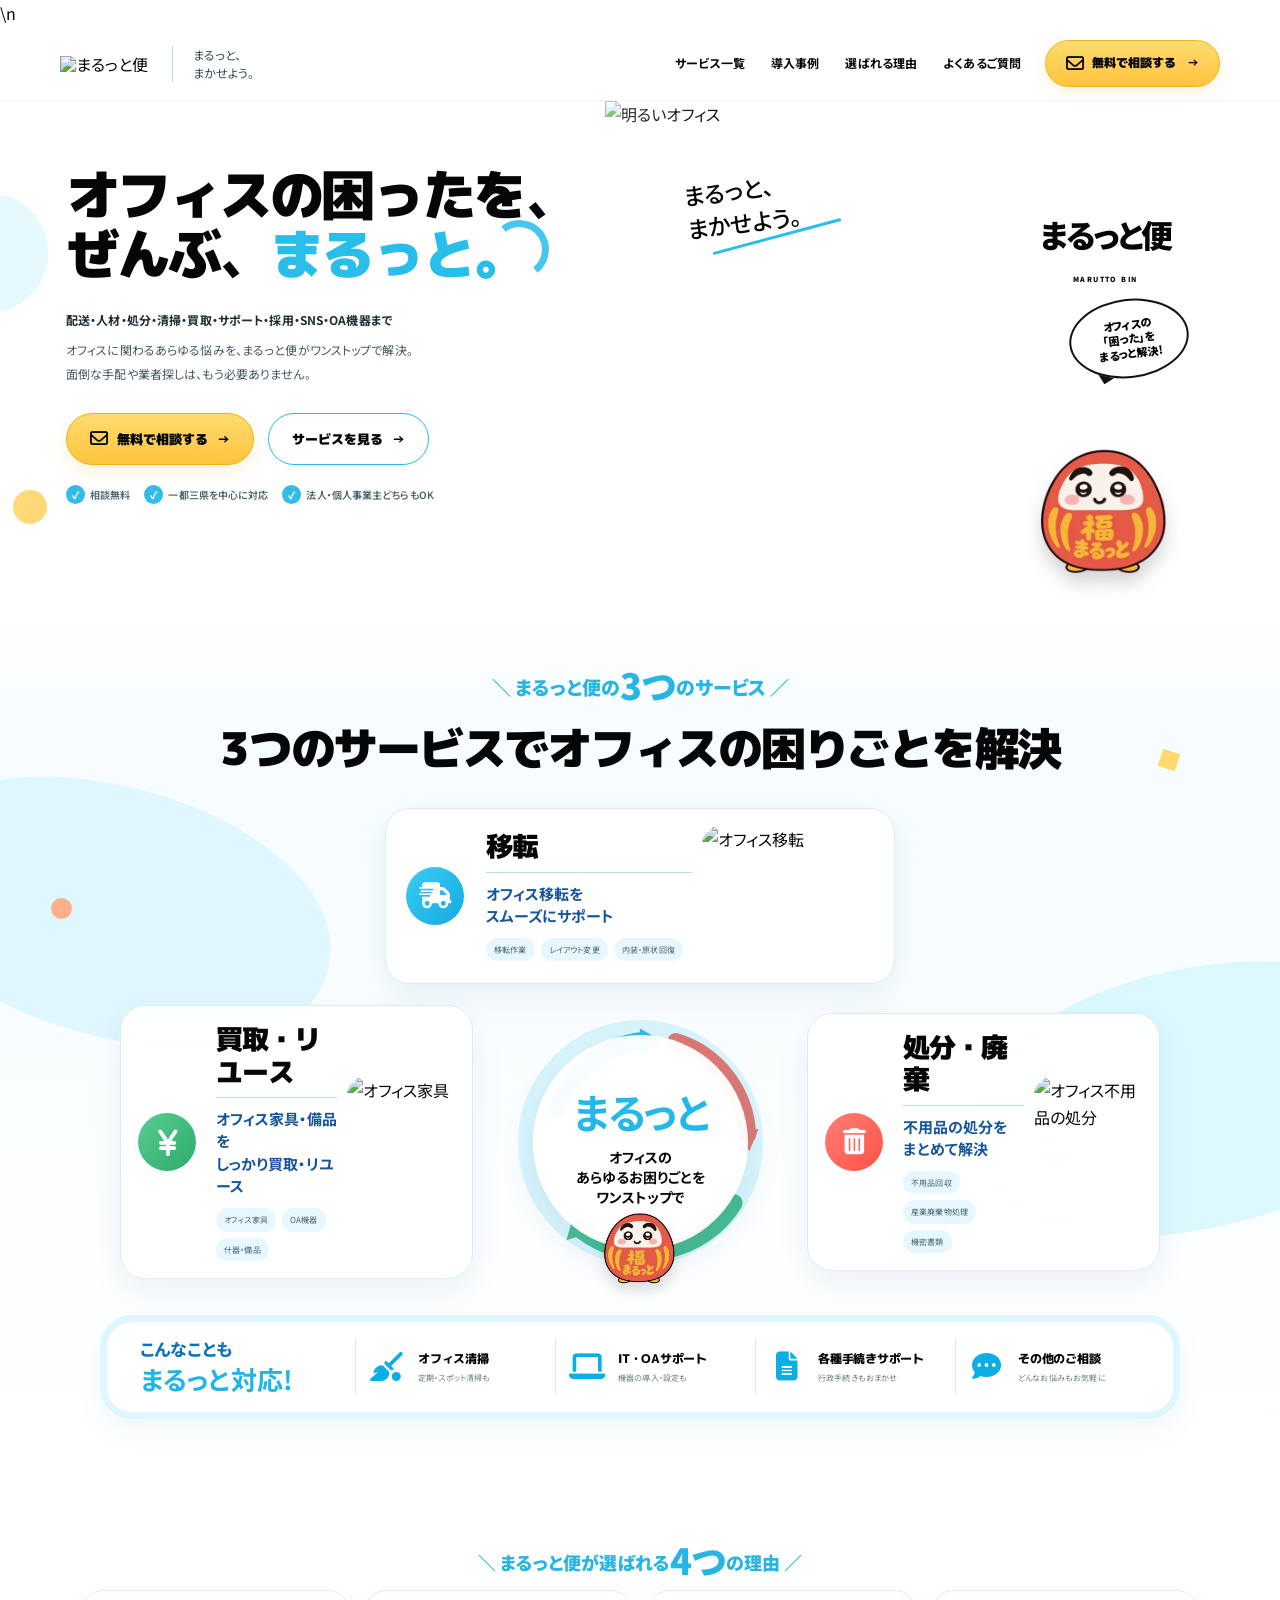
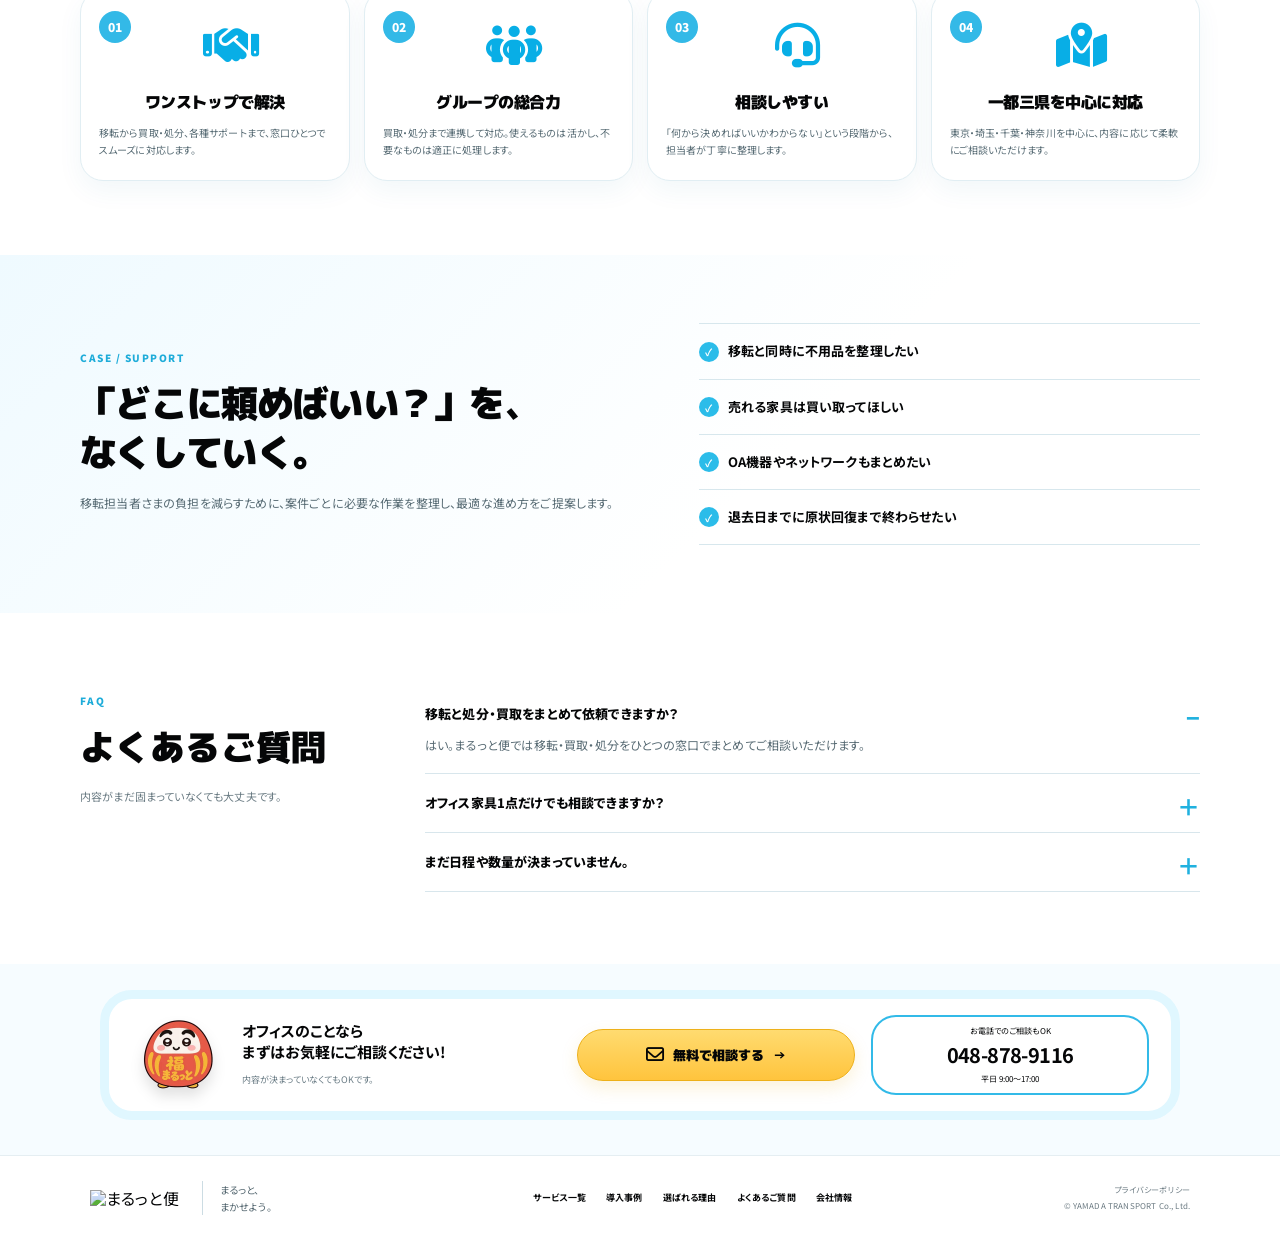
==== index.html @ a10ebf65 "Lock Marutto header branding to approved reference" ====
<!doctype html>
<html lang="ja">
<head>
<meta charset="utf-8">
<meta name="viewport" content="width=device-width,initial-scale=1">
<title>まるっと便｜オフィスの困ったを、ぜんぶ、まるっと。</title>
<meta name="description" content="オフィス移転、買取・リユース、処分・廃棄、清掃、IT・OAサポートまで。オフィスの困りごとをまるっと便がワンストップで解決します。">
<link rel="preconnect" href="https://fonts.googleapis.com">
<link rel="preconnect" href="https://fonts.gstatic.com" crossorigin>
<link href="https://fonts.googleapis.com/css2?family=M+PLUS+1p:wght@500;700;800;900&family=M+PLUS+Rounded+1c:wght@700;800;900&family=Noto+Sans+JP:wght@400;500;600;700;800;900&display=swap" rel="stylesheet">
<link rel="stylesheet" href="https://cdnjs.cloudflare.com/ajax/libs/font-awesome/6.7.2/css/all.min.css">\n<link rel="stylesheet" href="marutto-home.css">
</head>
<body>
<header class="site-header">
  <div class="header-inner">
    <a class="brand brand-img-wrap" href="#top"><img class="brand-img" src="[data-uri]" alt="まるっと便"></a><div class="brand-copy">まるっと、<br>まかせよう。</div>
    <nav class="desktop-nav">
      <a href="#services">サービス一覧</a>
      <a href="#cases">導入事例</a>
      <a href="#reasons">選ばれる理由</a>
      <a href="#faq">よくあるご質問</a>
    </nav>
    <a class="header-cta" href="contact.html"><i class="fa-regular fa-envelope mail-icon" aria-hidden="true"></i>無料で相談する <b>→</b></a>
    <button class="menu-button" aria-label="メニューを開く" aria-expanded="false">☰</button>
  </div>
  <nav class="mobile-nav" aria-hidden="true">
    <a href="#services">サービス一覧</a>
    <a href="#cases">導入事例</a>
    <a href="#reasons">選ばれる理由</a>
    <a href="#faq">よくあるご質問</a>
    <a href="contact.html">無料で相談する →</a>
  </nav>
</header>

<main id="top">
  <section class="hero">
    <span class="deco deco-hero-a"></span><span class="deco deco-hero-b"></span>
    <div class="hero-inner">
      <div class="hero-copy">
        <h1>
          <span class="h1-line">オフィスの困ったを、</span>
          <span class="h1-line">ぜんぶ、<em>まるっと。</em></span>
        </h1>
        <p class="hero-services">配送・人材・処分・清掃・買取・サポート・採用・SNS・OA機器まで</p>
        <p class="hero-lead">オフィスに関わるあらゆる悩みを、まるっと便がワンストップで解決。<br>面倒な手配や業者探しは、もう必要ありません。</p>

        <div class="hero-actions">
          <a class="btn btn-yellow" href="contact.html"><i class="fa-regular fa-envelope mail-icon" aria-hidden="true"></i>無料で相談する <b>→</b></a>
          <a class="btn btn-outline" href="#services">サービスを見る <b>→</b></a>
        </div>

        <div class="hero-trust">
          <span>相談無料</span>
          <span>一都三県を中心に対応</span>
          <span>法人・個人事業主どちらもOK</span>
        </div>
      </div>

      <div class="hero-visual">
        <img class="hero-photo" src="https://images.unsplash.com/photo-1497366754035-f200968a6e72?auto=format&fit=crop&w=1400&q=90" alt="明るいオフィス">
        <div class="hero-handwrite">まるっと、<br>まかせよう。</div>
        <div class="hero-wall-logo"><b>まるっと便</b><small>MARUTTO BIN</small></div>
        <div class="hero-bubble">オフィスの<br>「困った」を<br>まるっと解決!</div>
        <img class="hero-daruma" src="assets/daruma-main.webp" alt="福をまるっと だるま">
      </div>
    </div>
  </section>

  <section class="services-section" id="services">
    <span class="shape shape-a"></span><span class="shape shape-b"></span><span class="shape shape-c"></span><span class="shape shape-d"></span>
    <div class="container">
      <div class="section-title centered">
        <p>＼ まるっと便の<span>3つ</span>のサービス ／</p>
        <h2>3つのサービスでオフィスの困りごとを解決</h2>
      </div>

      <div class="service-stage">
        <a class="service-card service-move" href="move.html">
          <div class="service-icon blue"><i class="fa-solid fa-truck-fast" aria-hidden="true"></i></div>
          <div class="service-copy">
            <h3>移転</h3>
            <p>オフィス移転を<br>スムーズにサポート</p>
            <div class="chips"><span>移転作業</span><span>レイアウト変更</span><span>内装・原状回復</span></div>
          </div>
          <img src="https://images.unsplash.com/photo-1497366216548-37526070297c?auto=format&fit=crop&w=700&q=84" alt="オフィス移転">
        </a>

        <div class="service-lower">
          <a class="service-card service-reuse" href="reuse.html">
            <div class="service-icon green"><i class="fa-solid fa-yen-sign" aria-hidden="true"></i></div>
            <div class="service-copy">
              <h3>買取・リユース</h3>
              <p>オフィス家具・備品を<br>しっかり買取・リユース</p>
              <div class="chips"><span>オフィス家具</span><span>OA機器</span><span>什器・備品</span></div>
            </div>
            <img src="https://images.unsplash.com/photo-1493666438817-866a91353ca9?auto=format&fit=crop&w=700&q=84" alt="オフィス家具">
          </a>

          <div class="service-center">
            <svg class="cycle-svg" viewBox="0 0 300 300" aria-hidden="true">
              <path class="cycle-blue" d="M66 119 A98 98 0 0 1 148 54"/>
              <polygon class="cycle-blue-fill" points="145,42 166,54 146,67"/>
              <path class="cycle-red" d="M180 55 A98 98 0 0 1 249 145"/>
              <polygon class="cycle-red-fill" points="260,139 251,161 239,143"/>
              <path class="cycle-green" d="M236 211 A101 101 0 0 1 88 237"/>
              <polygon class="cycle-green-fill" points="80,225 74,247 96,240"/>
            </svg>
            <div class="center-disc">
              <strong>まるっと</strong>
              <span>オフィスの<br>あらゆるお困りごとを<br>ワンストップで</span>
            </div>
            <img src="assets/daruma-main.webp" alt="福をまるっと だるま">
          </div>

          <a class="service-card service-dispose" href="dispose.html">
            <div class="service-icon coral"><i class="fa-solid fa-trash-can" aria-hidden="true"></i></div>
            <div class="service-copy">
              <h3>処分・廃棄</h3>
              <p>不用品の処分を<br>まとめて解決</p>
              <div class="chips"><span>不用品回収</span><span>産業廃棄物処理</span><span>機密書類</span></div>
            </div>
            <img src="https://images.unsplash.com/photo-1497366754035-f200968a6e72?auto=format&fit=crop&w=700&q=84" alt="オフィス不用品の処分">
          </a>
        </div>
      </div>

      <div class="support-panel">
        <div class="support-lead">こんなことも<br><strong>まるっと対応!</strong></div>
        <div class="support-item"><div class="support-icon"><i class="fa-solid fa-broom-ball" aria-hidden="true"></i></div><div><b>オフィス清掃</b><span>定期・スポット清掃も</span></div></div>
        <div class="support-item"><div class="support-icon"><i class="fa-solid fa-laptop" aria-hidden="true"></i></div><div><b>IT・OAサポート</b><span>機器の導入・設定も</span></div></div>
        <div class="support-item"><div class="support-icon"><i class="fa-solid fa-file-lines" aria-hidden="true"></i></div><div><b>各種手続きサポート</b><span>行政手続きもおまかせ</span></div></div>
        <div class="support-item"><div class="support-icon"><i class="fa-solid fa-comment-dots" aria-hidden="true"></i></div><div><b>その他のご相談</b><span>どんなお悩みもお気軽に</span></div></div>
      </div>
    </div>
  </section>

  <section class="reasons-section" id="reasons">
    <div class="container">
      <div class="section-title centered reason-title"><p>＼ まるっと便が選ばれる<span>4つ</span>の理由 ／</p></div>
      <div class="reasons-grid">
        <article><span class="reason-no">01</span><div class="reason-icon"><i class="fa-solid fa-handshake" aria-hidden="true"></i></div><h3>ワンストップで解決</h3><p>移転から買取・処分、各種サポートまで、窓口ひとつでスムーズに対応します。</p></article>
        <article><span class="reason-no">02</span><div class="reason-icon"><i class="fa-solid fa-people-group" aria-hidden="true"></i></div><h3>グループの総合力</h3><p>買取・処分まで連携して対応。使えるものは活かし、不要なものは適正に処理します。</p></article>
        <article><span class="reason-no">03</span><div class="reason-icon"><i class="fa-solid fa-headset" aria-hidden="true"></i></div><h3>相談しやすい</h3><p>「何から決めればいいかわからない」という段階から、担当者が丁寧に整理します。</p></article>
        <article><span class="reason-no">04</span><div class="reason-icon"><i class="fa-solid fa-map-location-dot" aria-hidden="true"></i></div><h3>一都三県を中心に対応</h3><p>東京・埼玉・千葉・神奈川を中心に、内容に応じて柔軟にご相談いただけます。</p></article>
      </div>
    </div>
  </section>

  <section class="cases-section" id="cases">
    <div class="container cases-inner">
      <div><span class="mini-label">CASE / SUPPORT</span><h2>「どこに頼めばいい？」を、<br>なくしていく。</h2><p>移転担当者さまの負担を減らすために、案件ごとに必要な作業を整理し、最適な進め方をご提案します。</p></div>
      <ul><li>移転と同時に不用品を整理したい</li><li>売れる家具は買い取ってほしい</li><li>OA機器やネットワークもまとめたい</li><li>退去日までに原状回復まで終わらせたい</li></ul>
    </div>
  </section>

  <section class="faq-section" id="faq">
    <div class="container faq-wrap">
      <div class="faq-heading"><span>FAQ</span><h2>よくあるご質問</h2><p>内容がまだ固まっていなくても大丈夫です。</p></div>
      <div class="faq-list">
        <details open><summary>移転と処分・買取をまとめて依頼できますか？</summary><p>はい。まるっと便では移転・買取・処分をひとつの窓口でまとめてご相談いただけます。</p></details>
        <details><summary>オフィス家具1点だけでも相談できますか？</summary><p>案件規模にかかわらずご相談可能です。まずは内容と場所をお聞かせください。</p></details>
        <details><summary>まだ日程や数量が決まっていません。</summary><p>問題ありません。現状を伺いながら、必要な作業と進め方を一緒に整理します。</p></details>
      </div>
    </div>
  </section>

  <section class="contact-section">
    <div class="contact-shell">
      <img src="assets/daruma-main.webp" alt="福をまるっと だるま">
      <div class="contact-copy"><b>オフィスのことなら<br>まずはお気軽にご相談ください!</b><span>内容が決まっていなくてもOKです。</span></div>
      <a class="btn btn-yellow contact-main" href="contact.html"><i class="fa-regular fa-envelope mail-icon" aria-hidden="true"></i>無料で相談する <b>→</b></a>
      <a class="contact-phone" href="tel:0488789116"><span>お電話でのご相談もOK</span><strong>048-878-9116</strong><small>平日 9:00〜17:00</small></a>
    </div>
  </section>
</main>

<footer class="site-footer">
  <div class="footer-inner">
    <a class="brand footer-brand brand-img-wrap" href="#top"><img class="brand-img" src="[data-uri]" alt="まるっと便"></a>
    <div class="footer-tagline">まるっと、<br>まかせよう。</div>
    <nav><a href="#services">サービス一覧</a><a href="#cases">導入事例</a><a href="#reasons">選ばれる理由</a><a href="#faq">よくあるご質問</a><a href="company.html">会社情報</a></nav>
    <div class="footer-legal"><a href="privacy.html">プライバシーポリシー</a><span>© YAMADA TRANSPORT Co., Ltd.</span></div>
  </div>
</footer>

<script src="script.js"></script>
</body>
</html>
---- marutto-home.css ----
:root{
  --ink:#050607;--blue:#29bdea;--blue-dark:#0f66a5;--pale:#effbff;
  --yellow:#ffc83d;--green:#42bb78;--coral:#ff6158;--line:#d9edf5;
  --max:1120px;
}
*{box-sizing:border-box}
html{scroll-behavior:smooth}
body{margin:0;font-family:'Noto Sans JP',system-ui,-apple-system,sans-serif;color:var(--ink);background:#fff;line-height:1.7;-webkit-font-smoothing:antialiased}
a{color:inherit;text-decoration:none}
img{display:block;max-width:100%}
.container{width:min(var(--max),calc(100% - 44px));margin:auto}

/* header */
.site-header{height:74px;position:sticky;top:0;z-index:50;background:rgba(255,255,255,.98);border-bottom:1px solid rgba(18,63,83,.06)}
.header-inner{width:min(1160px,calc(100% - 32px));height:100%;margin:auto;display:flex;align-items:center;gap:24px}
.brand{display:flex;flex-direction:column;line-height:1;position:relative}
.brand-main{font-size:30px;font-weight:900;letter-spacing:-.09em;white-space:nowrap}
.brand-main>span{position:relative}
.brand-main>span:after{content:'';position:absolute;width:34px;height:22px;border:5px solid var(--blue);border-left-color:transparent;border-bottom-color:transparent;border-radius:50%;right:-17px;top:-12px;transform:rotate(-6deg)}
.brand-sub{font-size:8px;font-weight:900;letter-spacing:.24em;margin-top:6px}
.brand-copy{font-size:12px;line-height:1.5;border-left:1px solid #cbdbe3;padding-left:20px;color:#334852}
.desktop-nav{margin-left:auto;display:flex;gap:26px;font-size:12px;font-weight:700}
.desktop-nav a{white-space:nowrap}
.header-cta{display:flex;align-items:center;gap:8px;background:linear-gradient(#ffd969,#ffc33a);border:1px solid #efb31c;border-radius:28px;padding:12px 20px;font-weight:900;font-size:12px;box-shadow:0 5px 14px rgba(232,174,11,.16)}
.header-cta b{margin-left:3px}
.menu-button{display:none;margin-left:auto;border:0;background:none;font-size:27px}
.mobile-nav{display:none}

/* hero */
.hero{position:relative;overflow:hidden;background:#fff}
.hero-inner{width:min(1160px,calc(100% - 32px));margin:auto;display:grid;grid-template-columns:47% 53%;align-items:stretch}
.hero-copy{padding:64px 26px 42px 6px;position:relative;z-index:2}
.hero h1{font-size:clamp(46px,4.25vw,58px);line-height:1.09;letter-spacing:-.065em;margin:0 0 26px;font-weight:900}
.h1-line{display:block;white-space:nowrap}
.hero h1 em{font-style:normal;color:var(--blue);position:relative}
.hero h1 em:after{content:'';position:absolute;width:45px;height:45px;border:7px solid var(--blue);border-left-color:transparent;border-bottom-color:transparent;border-radius:50%;right:-24px;top:4px;transform:rotate(7deg);opacity:.85}
.hero-services{font-size:12px;font-weight:700;margin:0 0 8px;color:#1f2d34}
.hero-lead{font-size:12px;color:#425761;line-height:1.95;margin:0}
.hero-actions{display:flex;gap:14px;margin:28px 0 20px}
.btn{display:inline-flex;align-items:center;justify-content:center;gap:9px;min-height:52px;border-radius:28px;padding:0 23px;font-weight:900;font-size:13px}
.btn-yellow{background:linear-gradient(#ffdc79,#ffc23a);border:1px solid #edb018;box-shadow:0 7px 17px rgba(231,169,11,.15)}
.btn-outline{background:#fff;border:1.5px solid var(--blue)}
.mail-icon{font-size:17px;line-height:1}
.hero-trust{display:flex;flex-wrap:wrap;gap:14px;color:#4c626c;font-size:10px;font-weight:600}
.hero-trust span:before{content:'✓';display:inline-grid;place-items:center;width:19px;height:19px;border-radius:50%;background:#34bce8;color:#fff;margin-right:5px;font-weight:900}
.hero-visual{position:relative;min-height:505px}
.hero-photo{width:100%;height:100%;object-fit:cover;object-position:center;border-bottom-left-radius:62px}
.hero-visual:after{content:'';position:absolute;inset:0;background:linear-gradient(90deg,rgba(255,255,255,.07),transparent 28%);pointer-events:none}
.hero-handwrite{position:absolute;left:13%;top:72px;font-size:23px;line-height:1.45;transform:rotate(-7deg);font-weight:500;z-index:3}
.hero-handwrite:after{content:'';position:absolute;width:132px;height:3px;background:var(--blue);left:22px;bottom:-2px;transform:rotate(-8deg)}
.hero-wall-logo{position:absolute;right:8%;top:106px;text-align:center;z-index:3}
.hero-wall-logo b{display:block;font-size:32px;font-weight:900;letter-spacing:-.08em}
.hero-wall-logo small{font-size:7px;font-weight:900;letter-spacing:.2em}
.hero-bubble{position:absolute;right:5%;top:198px;width:120px;padding:16px 9px;background:#fff;border:2px solid #111;border-radius:50%;text-align:center;font-size:11px;font-weight:900;line-height:1.3;transform:rotate(-7deg);z-index:4}
.hero-bubble:after{content:'';position:absolute;left:20px;bottom:-13px;border:8px solid transparent;border-top-color:#111;transform:rotate(20deg)}
.hero-daruma{position:absolute;right:7%;bottom:23px;width:145px;z-index:4;filter:drop-shadow(0 11px 9px rgba(0,0,0,.17))}
.deco{position:absolute;border-radius:50%;z-index:0}
.deco-hero-a{width:120px;height:120px;background:#e5f9ff;left:-72px;top:92px}
.deco-hero-b{width:34px;height:34px;background:#ffd87a;left:13px;bottom:82px}

/* services */
.services-section{position:relative;overflow:hidden;padding:48px 0 74px;background:linear-gradient(180deg,#fff 0,#f6fcff 16%,#fff 100%)}
.services-section:before{content:'';position:absolute;left:-115px;top:180px;width:450px;height:250px;background:#dff7ff;border-radius:48% 52% 46% 54%;transform:rotate(13deg)}
.services-section:after{content:'';position:absolute;right:-150px;bottom:265px;width:460px;height:260px;background:#dcf8ff;border-radius:52% 48% 55% 45%;transform:rotate(-10deg)}
.shape{position:absolute;z-index:1}
.shape-a{width:21px;height:21px;border-radius:50%;background:#ffb08b;left:4%;top:292px}
.shape-b{width:18px;height:18px;background:#ffd86f;right:8%;top:145px;transform:rotate(18deg)}
.shape-c{width:17px;height:17px;background:#91c9ff;left:12%;bottom:365px}
.shape-d{width:16px;height:16px;background:#ffe57f;right:17%;bottom:328px}
.section-title{position:relative;z-index:2}
.section-title.centered{text-align:center}
.section-title p{margin:0;color:#27b5e4;font-size:19px;font-weight:900}
.section-title p span{font-size:36px;vertical-align:-5px}
.section-title h2{font-size:clamp(31px,3.8vw,45px);line-height:1.25;letter-spacing:-.05em;margin:5px 0 31px;font-weight:900}

.service-stage{position:relative;z-index:2;max-width:1040px;margin:auto}
.service-card{background:rgba(255,255,255,.98);border:1px solid #dcebf1;border-radius:25px;box-shadow:0 14px 33px rgba(44,113,145,.10);overflow:hidden;transition:.2s}
.service-card:hover{transform:translateY(-3px);box-shadow:0 20px 42px rgba(44,113,145,.15)}
.service-move{width:510px;margin:0 auto 8px;display:grid;grid-template-columns:70px 1fr 175px;align-items:center;padding:17px 17px 17px 20px}
.service-move img{width:175px;height:140px;object-fit:cover;border-radius:18px}
.service-lower{display:grid;grid-template-columns:1fr 290px 1fr;gap:22px;align-items:center;margin-top:-2px}
.service-reuse,.service-dispose{display:grid;grid-template-columns:68px 1fr 108px;align-items:center;padding:17px}
.service-reuse img,.service-dispose img{width:108px;height:130px;object-fit:cover;border-radius:18px}
.service-icon{width:58px;height:58px;border-radius:50%;display:grid;place-items:center;color:#fff;font-size:28px;font-weight:900;box-shadow:0 8px 18px rgba(0,0,0,.08)}
.service-icon.blue{background:linear-gradient(135deg,#3acdf3,#16a8e1)}
.service-icon.green{background:linear-gradient(135deg,#58ce91,#2daa6b)}
.service-icon.coral{background:linear-gradient(135deg,#ff8075,#ff5147)}
.service-copy{padding:0 10px}
.service-copy h3{font-size:27px;letter-spacing:-.04em;line-height:1.2;margin:0 0 10px;padding-bottom:9px;border-bottom:1px solid #b8ddec}
.service-copy p{font-size:15px;line-height:1.5;color:#17569a;font-weight:700;margin:0}
.chips{display:flex;gap:6px;flex-wrap:wrap;margin-top:10px}
.chips span{font-size:8px;background:#e7f7ff;color:#47646f;padding:5px 8px;border-radius:13px}
.service-center{height:305px;position:relative;display:grid;place-items:center}
.center-disc{width:215px;height:215px;border-radius:50%;background:rgba(255,255,255,.96);box-shadow:0 0 0 15px rgba(61,197,238,.18),0 15px 35px rgba(55,126,158,.12);display:flex;flex-direction:column;justify-content:center;align-items:center;text-align:center;z-index:2}
.center-disc strong{font-size:41px;color:#24b8e8;letter-spacing:-.06em}
.center-disc span{font-size:14px;font-weight:700;line-height:1.45}
.service-center img{position:absolute;width:82px;bottom:6px;z-index:4;filter:drop-shadow(0 8px 7px rgba(0,0,0,.12))}
.curve-arrow{position:absolute;font-size:63px;font-weight:900;line-height:1;z-index:1}
.arrow-blue{color:#24b9e8;left:-2px;top:27px;transform:rotate(115deg)}
.arrow-red{color:#ff6559;right:-5px;top:39px;transform:rotate(55deg)}
.arrow-green{color:#49b879;left:37px;bottom:4px;transform:rotate(205deg)}

.support-panel{position:relative;z-index:2;max-width:1080px;margin:20px auto 0;display:grid;grid-template-columns:1.15fr repeat(4,1fr);align-items:center;background:#fff;border:8px solid #dff6ff;border-radius:32px;padding:16px 18px;box-shadow:0 10px 28px rgba(51,124,157,.07)}
.support-lead{font-size:17px;color:#0c74ba;font-weight:800;line-height:1.35;padding-left:15px}
.support-lead strong{font-size:26px;color:#1eb5e8}
.support-item{display:flex;align-items:center;gap:10px;padding:7px 10px;border-left:1px solid #d9e9ef}
.support-icon{font-size:29px;width:34px;text-align:center}
.support-item b{display:block;font-size:12px}
.support-item span{display:block;font-size:8px;color:#6c7d85;margin-top:2px}

/* reasons */
.reasons-section{padding:36px 0 74px;background:#fff}
.reason-title p{font-size:18px}
.reasons-grid{display:grid;grid-template-columns:repeat(4,1fr);gap:14px}
.reasons-grid article{background:#fff;border:1px solid #e1eef3;border-radius:23px;padding:20px 18px 22px;text-align:center;box-shadow:0 11px 28px rgba(34,110,148,.06)}
.reason-no{float:left;width:32px;height:32px;display:grid;place-items:center;border-radius:50%;background:#33b9e7;color:#fff;font-size:12px;font-weight:900}
.reason-icon{height:70px;display:grid;place-items:center;font-size:44px}
.reasons-grid h3{font-size:16px;margin:8px 0}
.reasons-grid p{font-size:10px;line-height:1.72;color:#586c75;text-align:left;margin:0}

/* secondary sections */
.cases-section{padding:68px 0;background:linear-gradient(135deg,#effaff,#fff 60%)}
.cases-inner{display:grid;grid-template-columns:1.05fr .95fr;gap:65px;align-items:center}
.mini-label{font-size:10px;color:#1eacd9;font-weight:900;letter-spacing:.15em}
.cases-inner h2{font-size:37px;line-height:1.35;letter-spacing:-.045em;margin:9px 0 15px}
.cases-inner p{font-size:12px;color:#586c75}
.cases-inner ul{list-style:none;padding:0;margin:0;border-top:1px solid #d7e7ed}
.cases-inner li{padding:16px 0;border-bottom:1px solid #d7e7ed;font-size:13px;font-weight:700}
.cases-inner li:before{content:'✓';display:inline-grid;place-items:center;width:20px;height:20px;border-radius:50%;background:#2bbce9;color:#fff;font-size:10px;margin-right:9px}

.faq-section{padding:72px 0;background:#fff}
.faq-wrap{display:grid;grid-template-columns:280px 1fr;gap:65px}
.faq-heading span{font-size:10px;color:#1eacd9;font-weight:900;letter-spacing:.18em}
.faq-heading h2{font-size:35px;margin:5px 0 8px}
.faq-heading p{font-size:11px;color:#6a7b83}
.faq-list details{border-bottom:1px solid #d8e6ec;padding:18px 0}
.faq-list summary{cursor:pointer;list-style:none;font-size:13px;font-weight:800;padding-right:35px;position:relative}
.faq-list summary:after{content:'＋';position:absolute;right:0;top:-5px;color:#20b1df;font-size:23px}
.faq-list details[open] summary:after{content:'−'}
.faq-list p{font-size:12px;color:#586b74;margin:10px 0 0}

.contact-section{padding:26px 0 35px;background:#f6fcff}
.contact-shell{width:min(1080px,calc(100% - 44px));margin:auto;background:#fff;border:9px solid #e0f7ff;border-radius:32px;display:grid;grid-template-columns:95px 1.15fr 1fr 1fr;gap:16px;align-items:center;padding:16px 22px}
.contact-shell>img{width:80px;margin:auto;filter:drop-shadow(0 8px 7px rgba(0,0,0,.12))}
.contact-copy b{display:block;font-size:15px;line-height:1.45}
.contact-copy span{font-size:9px;color:#6a7c85}
.contact-main{border-radius:28px}
.contact-phone{border:2px solid #32bae8;border-radius:25px;padding:7px 16px;text-align:center;background:#fff}
.contact-phone span,.contact-phone small{display:block;font-size:8px}
.contact-phone strong{display:block;font-size:20px;letter-spacing:-.03em}

.site-footer{padding:25px 0 29px;border-top:1px solid #e5eef2;background:#fff}
.footer-inner{width:min(1100px,calc(100% - 44px));margin:auto;display:grid;grid-template-columns:auto 120px 1fr auto;gap:23px;align-items:center}
.footer-tagline{font-size:10px;border-left:1px solid #ccdce3;padding-left:17px;color:#52656e}
.site-footer nav{display:flex;justify-content:center;gap:20px;font-size:9px;font-weight:700;flex-wrap:wrap}
.footer-legal{text-align:right;font-size:8px;color:#6c7b83}
.footer-legal a,.footer-legal span{display:block;margin:2px 0}

@media(max-width:1020px){
  .desktop-nav,.brand-copy,.header-cta{display:none}.menu-button{display:block}.mobile-nav{position:absolute;top:74px;left:0;right:0;background:#fff;padding:18px 22px 23px;box-shadow:0 16px 25px rgba(20,70,100,.12);flex-direction:column;gap:13px;font-size:13px;font-weight:800}.mobile-nav.open{display:flex}
  .hero-inner{grid-template-columns:1fr}.hero-copy{padding-right:8px}.hero-visual{min-height:430px}.hero-photo{border-radius:30px}.hero-wall-logo{right:6%}
  .service-lower{grid-template-columns:1fr 280px 1fr}.support-panel{grid-template-columns:1fr 1fr}.support-lead{grid-column:1/-1}.support-item{border-left:0;border-top:1px solid #d9e9ef}
  .reasons-grid{grid-template-columns:1fr 1fr}.cases-inner,.faq-wrap{grid-template-columns:1fr;gap:28px}.contact-shell{grid-template-columns:80px 1fr 1fr}.contact-phone{grid-column:2/4}.footer-inner{grid-template-columns:auto 1fr}.footer-tagline{display:none}.site-footer nav{justify-content:flex-end}.footer-legal{grid-column:1/-1;text-align:center}
}

@media(max-width:700px){
  .site-header{height:68px}.header-inner{width:calc(100% - 24px)}.brand-main{font-size:24px}.mobile-nav{top:68px}
  .container{width:calc(100% - 28px)}
  .hero-inner{width:calc(100% - 28px)}.hero-copy{padding:38px 0 24px}.hero h1{font-size:42px}.h1-line{white-space:normal}.hero-services{font-size:10px}.hero-lead br{display:none}.hero-actions{flex-direction:column}.btn{width:100%}.hero-trust{display:grid;grid-template-columns:1fr 1fr;gap:8px}
  .hero-visual{min-height:320px}.hero-photo{height:320px;border-radius:22px}.hero-handwrite{display:none}.hero-wall-logo{top:24px;right:5%}.hero-wall-logo b{font-size:24px}.hero-bubble{display:none}.hero-daruma{width:103px;bottom:12px;right:4%}
  .section-title p{font-size:14px}.section-title p span{font-size:28px}.section-title h2{font-size:30px}.services-section{padding-top:35px}
  .service-move{width:100%;grid-template-columns:60px 1fr 110px;padding:14px}.service-move img{width:110px;height:120px}.service-lower{display:flex;flex-direction:column;gap:18px;margin-top:18px}.service-reuse,.service-dispose{width:100%;grid-template-columns:60px 1fr 105px;padding:14px}.service-reuse img,.service-dispose img{width:105px;height:120px}.service-copy{padding:0 7px}.service-copy h3{font-size:21px}.service-copy p{font-size:12px}.chips{display:none}.service-center{order:2;height:280px}.service-dispose{order:3}.support-panel{grid-template-columns:1fr;padding:13px;border-width:6px}.support-lead{grid-column:auto;text-align:center}.support-item{border-left:0;border-top:1px solid #d9e9ef;padding:11px}
  .reasons-grid{grid-template-columns:1fr}.cases-inner h2,.faq-heading h2{font-size:30px}.contact-shell{width:calc(100% - 28px);grid-template-columns:65px 1fr;padding:14px;border-width:6px}.contact-shell>img{width:64px}.contact-main,.contact-phone{grid-column:1/-1}
  .footer-inner{width:calc(100% - 28px);grid-template-columns:1fr;text-align:center}.footer-brand{justify-self:center}.site-footer nav{justify-content:center}.footer-legal{grid-column:auto}
}


/* Detail polish v3 — typography + professional icon system */
body{
  font-family:'Noto Sans JP',system-ui,-apple-system,sans-serif;
  font-feature-settings:"palt" 1;
  text-rendering:optimizeLegibility;
}
.brand-main{
  font-family:'M PLUS Rounded 1c','Noto Sans JP',sans-serif;
  font-weight:900;
  letter-spacing:-.075em;
}
.brand-sub{
  font-family:'M PLUS 1p',sans-serif;
  letter-spacing:.22em;
}
.hero h1,.section-title h2,.service-copy h3,.reasons-grid h3,.cases-inner h2,.faq-heading h2{
  font-family:'M PLUS 1p','Noto Sans JP',sans-serif;
  font-weight:900;
}
.hero h1{
  letter-spacing:-.055em;
}
.desktop-nav,.brand-copy,.hero-services,.hero-lead,.hero-trust,.chips,.support-panel,.reasons-grid p,.cases-inner,.faq-section,.site-footer{
  letter-spacing:.01em;
}
.mail-icon{
  font-size:18px;
  font-style:normal;
  line-height:1;
}
.hero-photo{
  filter:saturate(1.02) brightness(1.08);
  object-position:center 50%;
}
.hero-visual:before{
  content:'';
  position:absolute;
  inset:0;
  z-index:2;
  pointer-events:none;
  background:linear-gradient(90deg,rgba(255,255,255,.14),transparent 22%);
  border-bottom-left-radius:62px;
}
.hero-handwrite,.hero-wall-logo,.hero-bubble,.hero-daruma{z-index:3}
.service-icon{
  font-size:0;
  box-shadow:none;
}
.service-icon i{
  font-size:26px;
  line-height:1;
}
.service-icon.green i{font-size:31px}
.service-icon.coral i{font-size:26px}
.service-card{
  box-shadow:0 12px 32px rgba(32,106,141,.085);
}
.service-copy h3{
  letter-spacing:-.035em;
}
.cycle-svg{
  position:absolute;
  inset:-5px;
  width:310px;
  height:310px;
  overflow:visible;
  z-index:1;
}
.cycle-svg path{
  fill:none;
  stroke-width:17;
  stroke-linecap:round;
}
.cycle-blue{stroke:#27b9e8}.cycle-blue-fill{fill:#27b9e8}
.cycle-red{stroke:#ff6559}.cycle-red-fill{fill:#ff6559}
.cycle-green{stroke:#49b879}.cycle-green-fill{fill:#49b879}
.curve-arrow{display:none!important}
.support-panel{
  border-color:#dff6ff;
  border-width:7px;
  box-shadow:0 12px 28px rgba(27,112,151,.06);
}
.support-icon{
  width:42px;
  height:42px;
  display:grid;
  place-items:center;
  color:#0aaee5;
  font-size:0;
}
.support-icon i{
  font-size:29px;
  line-height:1;
}
.support-item b{
  font-family:'M PLUS 1p','Noto Sans JP',sans-serif;
  font-weight:800;
  letter-spacing:-.02em;
}
.reason-icon{
  color:#08aee6;
  font-size:0;
}
.reason-icon i{
  font-size:45px;
  line-height:1;
}
.reasons-grid article{
  box-shadow:0 10px 26px rgba(20,101,141,.055);
}
.reasons-grid h3{
  letter-spacing:-.03em;
}
.btn,.header-cta{
  font-family:'M PLUS 1p','Noto Sans JP',sans-serif;
}
.btn-yellow,.header-cta{
  background:linear-gradient(180deg,#ffdb70 0%,#ffc43d 100%);
}
@media(max-width:700px){
  .cycle-svg{width:290px;height:290px;inset:-5px}
}
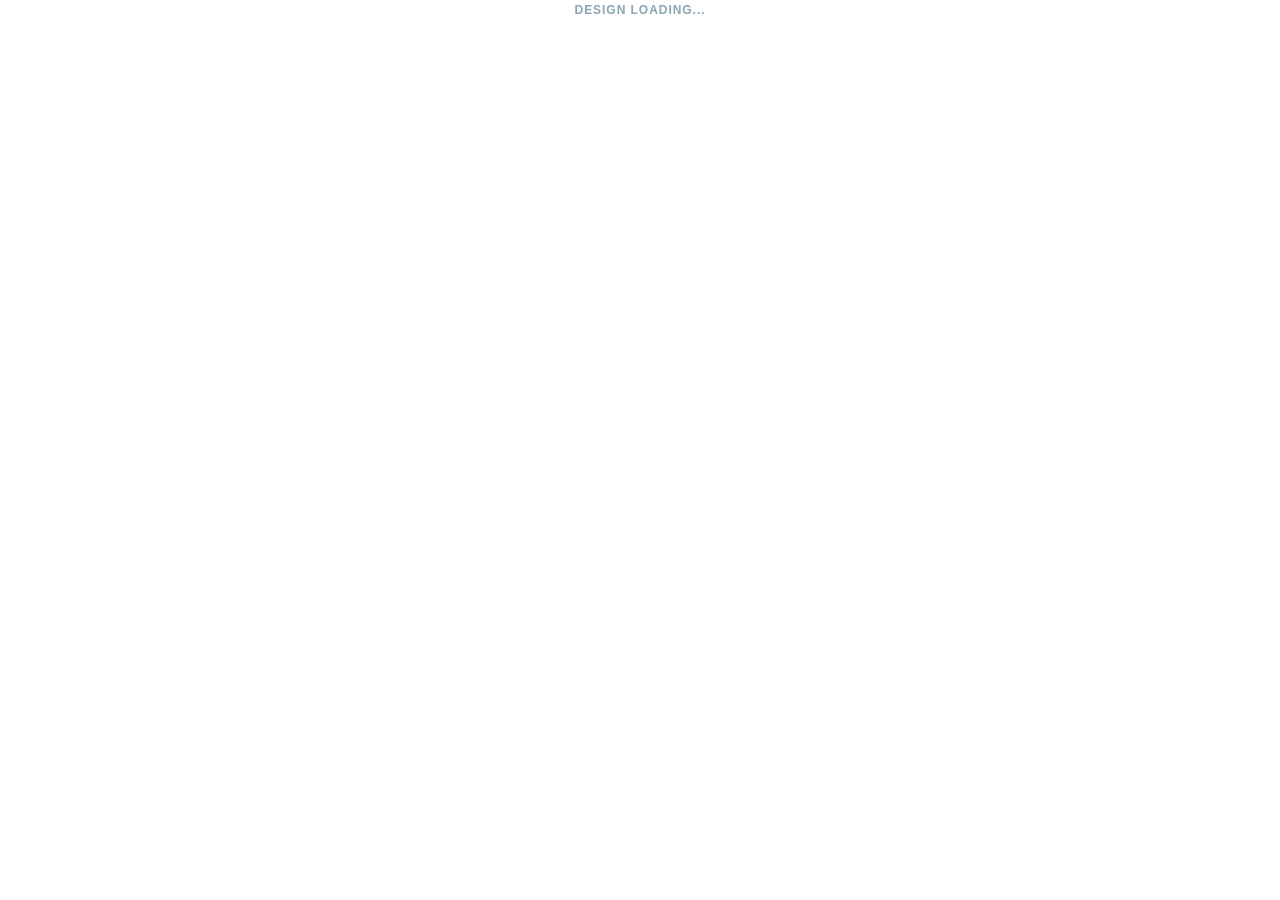
==== commit 6867ddc7: "Use approved reference as exact visual shell with live hotspots" ====
--- a/index.html
+++ b/index.html
@@ -2,187 +2,72 @@
 <html lang="ja">
 <head>
 <meta charset="utf-8">
-<meta name="viewport" content="width=device-width,initial-scale=1">
+<meta name="viewport" content="width=device-width,initial-scale=1,viewport-fit=cover">
 <title>まるっと便｜オフィスの困ったを、ぜんぶ、まるっと。</title>
 <meta name="description" content="オフィス移転、買取・リユース、処分・廃棄、清掃、IT・OAサポートまで。オフィスの困りごとをまるっと便がワンストップで解決します。">
-<link rel="preconnect" href="https://fonts.googleapis.com">
-<link rel="preconnect" href="https://fonts.gstatic.com" crossorigin>
-<link href="https://fonts.googleapis.com/css2?family=M+PLUS+1p:wght@500;700;800;900&family=M+PLUS+Rounded+1c:wght@700;800;900&family=Noto+Sans+JP:wght@400;500;600;700;800;900&display=swap" rel="stylesheet">
-<link rel="stylesheet" href="https://cdnjs.cloudflare.com/ajax/libs/font-awesome/6.7.2/css/all.min.css">\n<link rel="stylesheet" href="marutto-home.css">
+<style>
+*{box-sizing:border-box}
+html,body{margin:0;padding:0;background:#fff}
+body{font-family:-apple-system,BlinkMacSystemFont,"Segoe UI","Noto Sans JP",sans-serif}
+.ref-wrap{width:100%;max-width:1440px;margin:0 auto;position:relative;background:#fff;overflow:hidden}
+.ref-img{width:100%;height:auto;display:block;opacity:0;transition:opacity .12s linear}
+.ref-img.ready{opacity:1}
+.ref-hot{position:absolute;display:block;z-index:5;border:0;background:transparent;text-indent:-9999px;overflow:hidden}
+.ref-hot:focus-visible{outline:3px solid rgba(0,174,232,.55);outline-offset:-3px}
+.loading{position:absolute;inset:0;display:grid;place-items:center;background:#fff;color:#8aa6b4;font:600 12px/1.4 sans-serif;letter-spacing:.08em;z-index:2}
+.loaded .loading{display:none}
+/* hotspot positions are percentage-based against the approved 941x1672 reference */
+.hot-services{left:35.5%;top:.8%;width:11.5%;height:3.5%}
+.hot-cases{left:47.5%;top:.8%;width:10%;height:3.5%}
+.hot-reasons{left:57.8%;top:.8%;width:12%;height:3.5%}
+.hot-faq{left:70%;top:.8%;width:12%;height:3.5%}
+.hot-contact-head{left:81.3%;top:.25%;width:16.6%;height:4.2%}
+.hot-contact-hero{left:4.2%;top:19.1%;width:26.5%;height:4%}
+.hot-services-hero{left:32.2%;top:19.1%;width:18.5%;height:4%}
+.hot-move{left:27.4%;top:35.1%;width:42%;height:10.5%}
+.hot-reuse{left:3.2%;top:48%;width:31.5%;height:11.2%}
+.hot-dispose{left:65.2%;top:48%;width:31.5%;height:11.2%}
+.hot-contact-bottom{left:39%;top:87.5%;width:26.5%;height:4.8%}
+@media(max-width:700px){
+  .ref-wrap{width:100%;max-width:none}
+}
+</style>
 </head>
 <body>
-<header class="site-header">
-  <div class="header-inner">
-    <a class="brand brand-img-wrap" href="#top"><img class="brand-img" src="[data-uri]" alt="まるっと便"></a><div class="brand-copy">まるっと、<br>まかせよう。</div>
-    <nav class="desktop-nav">
-      <a href="#services">サービス一覧</a>
-      <a href="#cases">導入事例</a>
-      <a href="#reasons">選ばれる理由</a>
-      <a href="#faq">よくあるご質問</a>
-    </nav>
-    <a class="header-cta" href="contact.html"><i class="fa-regular fa-envelope mail-icon" aria-hidden="true"></i>無料で相談する <b>→</b></a>
-    <button class="menu-button" aria-label="メニューを開く" aria-expanded="false">☰</button>
-  </div>
-  <nav class="mobile-nav" aria-hidden="true">
-    <a href="#services">サービス一覧</a>
-    <a href="#cases">導入事例</a>
-    <a href="#reasons">選ばれる理由</a>
-    <a href="#faq">よくあるご質問</a>
-    <a href="contact.html">無料で相談する →</a>
-  </nav>
-</header>
-
-<main id="top">
-  <section class="hero">
-    <span class="deco deco-hero-a"></span><span class="deco deco-hero-b"></span>
-    <div class="hero-inner">
-      <div class="hero-copy">
-        <h1>
-          <span class="h1-line">オフィスの困ったを、</span>
-          <span class="h1-line">ぜんぶ、<em>まるっと。</em></span>
-        </h1>
-        <p class="hero-services">配送・人材・処分・清掃・買取・サポート・採用・SNS・OA機器まで</p>
-        <p class="hero-lead">オフィスに関わるあらゆる悩みを、まるっと便がワンストップで解決。<br>面倒な手配や業者探しは、もう必要ありません。</p>
-
-        <div class="hero-actions">
-          <a class="btn btn-yellow" href="contact.html"><i class="fa-regular fa-envelope mail-icon" aria-hidden="true"></i>無料で相談する <b>→</b></a>
-          <a class="btn btn-outline" href="#services">サービスを見る <b>→</b></a>
-        </div>
-
-        <div class="hero-trust">
-          <span>相談無料</span>
-          <span>一都三県を中心に対応</span>
-          <span>法人・個人事業主どちらもOK</span>
-        </div>
-      </div>
-
-      <div class="hero-visual">
-        <img class="hero-photo" src="https://images.unsplash.com/photo-1497366754035-f200968a6e72?auto=format&fit=crop&w=1400&q=90" alt="明るいオフィス">
-        <div class="hero-handwrite">まるっと、<br>まかせよう。</div>
-        <div class="hero-wall-logo"><b>まるっと便</b><small>MARUTTO BIN</small></div>
-        <div class="hero-bubble">オフィスの<br>「困った」を<br>まるっと解決!</div>
-        <img class="hero-daruma" src="assets/daruma-main.webp" alt="福をまるっと だるま">
-      </div>
-    </div>
-  </section>
-
-  <section class="services-section" id="services">
-    <span class="shape shape-a"></span><span class="shape shape-b"></span><span class="shape shape-c"></span><span class="shape shape-d"></span>
-    <div class="container">
-      <div class="section-title centered">
-        <p>＼ まるっと便の<span>3つ</span>のサービス ／</p>
-        <h2>3つのサービスでオフィスの困りごとを解決</h2>
-      </div>
-
-      <div class="service-stage">
-        <a class="service-card service-move" href="move.html">
-          <div class="service-icon blue"><i class="fa-solid fa-truck-fast" aria-hidden="true"></i></div>
-          <div class="service-copy">
-            <h3>移転</h3>
-            <p>オフィス移転を<br>スムーズにサポート</p>
-            <div class="chips"><span>移転作業</span><span>レイアウト変更</span><span>内装・原状回復</span></div>
-          </div>
-          <img src="https://images.unsplash.com/photo-1497366216548-37526070297c?auto=format&fit=crop&w=700&q=84" alt="オフィス移転">
-        </a>
-
-        <div class="service-lower">
-          <a class="service-card service-reuse" href="reuse.html">
-            <div class="service-icon green"><i class="fa-solid fa-yen-sign" aria-hidden="true"></i></div>
-            <div class="service-copy">
-              <h3>買取・リユース</h3>
-              <p>オフィス家具・備品を<br>しっかり買取・リユース</p>
-              <div class="chips"><span>オフィス家具</span><span>OA機器</span><span>什器・備品</span></div>
-            </div>
-            <img src="https://images.unsplash.com/photo-1493666438817-866a91353ca9?auto=format&fit=crop&w=700&q=84" alt="オフィス家具">
-          </a>
-
-          <div class="service-center">
-            <svg class="cycle-svg" viewBox="0 0 300 300" aria-hidden="true">
-              <path class="cycle-blue" d="M66 119 A98 98 0 0 1 148 54"/>
-              <polygon class="cycle-blue-fill" points="145,42 166,54 146,67"/>
-              <path class="cycle-red" d="M180 55 A98 98 0 0 1 249 145"/>
-              <polygon class="cycle-red-fill" points="260,139 251,161 239,143"/>
-              <path class="cycle-green" d="M236 211 A101 101 0 0 1 88 237"/>
-              <polygon class="cycle-green-fill" points="80,225 74,247 96,240"/>
-            </svg>
-            <div class="center-disc">
-              <strong>まるっと</strong>
-              <span>オフィスの<br>あらゆるお困りごとを<br>ワンストップで</span>
-            </div>
-            <img src="assets/daruma-main.webp" alt="福をまるっと だるま">
-          </div>
-
-          <a class="service-card service-dispose" href="dispose.html">
-            <div class="service-icon coral"><i class="fa-solid fa-trash-can" aria-hidden="true"></i></div>
-            <div class="service-copy">
-              <h3>処分・廃棄</h3>
-              <p>不用品の処分を<br>まとめて解決</p>
-              <div class="chips"><span>不用品回収</span><span>産業廃棄物処理</span><span>機密書類</span></div>
-            </div>
-            <img src="https://images.unsplash.com/photo-1497366754035-f200968a6e72?auto=format&fit=crop&w=700&q=84" alt="オフィス不用品の処分">
-          </a>
-        </div>
-      </div>
-
-      <div class="support-panel">
-        <div class="support-lead">こんなことも<br><strong>まるっと対応!</strong></div>
-        <div class="support-item"><div class="support-icon"><i class="fa-solid fa-broom-ball" aria-hidden="true"></i></div><div><b>オフィス清掃</b><span>定期・スポット清掃も</span></div></div>
-        <div class="support-item"><div class="support-icon"><i class="fa-solid fa-laptop" aria-hidden="true"></i></div><div><b>IT・OAサポート</b><span>機器の導入・設定も</span></div></div>
-        <div class="support-item"><div class="support-icon"><i class="fa-solid fa-file-lines" aria-hidden="true"></i></div><div><b>各種手続きサポート</b><span>行政手続きもおまかせ</span></div></div>
-        <div class="support-item"><div class="support-icon"><i class="fa-solid fa-comment-dots" aria-hidden="true"></i></div><div><b>その他のご相談</b><span>どんなお悩みもお気軽に</span></div></div>
-      </div>
-    </div>
-  </section>
-
-  <section class="reasons-section" id="reasons">
-    <div class="container">
-      <div class="section-title centered reason-title"><p>＼ まるっと便が選ばれる<span>4つ</span>の理由 ／</p></div>
-      <div class="reasons-grid">
-        <article><span class="reason-no">01</span><div class="reason-icon"><i class="fa-solid fa-handshake" aria-hidden="true"></i></div><h3>ワンストップで解決</h3><p>移転から買取・処分、各種サポートまで、窓口ひとつでスムーズに対応します。</p></article>
-        <article><span class="reason-no">02</span><div class="reason-icon"><i class="fa-solid fa-people-group" aria-hidden="true"></i></div><h3>グループの総合力</h3><p>買取・処分まで連携して対応。使えるものは活かし、不要なものは適正に処理します。</p></article>
-        <article><span class="reason-no">03</span><div class="reason-icon"><i class="fa-solid fa-headset" aria-hidden="true"></i></div><h3>相談しやすい</h3><p>「何から決めればいいかわからない」という段階から、担当者が丁寧に整理します。</p></article>
-        <article><span class="reason-no">04</span><div class="reason-icon"><i class="fa-solid fa-map-location-dot" aria-hidden="true"></i></div><h3>一都三県を中心に対応</h3><p>東京・埼玉・千葉・神奈川を中心に、内容に応じて柔軟にご相談いただけます。</p></article>
-      </div>
-    </div>
-  </section>
-
-  <section class="cases-section" id="cases">
-    <div class="container cases-inner">
-      <div><span class="mini-label">CASE / SUPPORT</span><h2>「どこに頼めばいい？」を、<br>なくしていく。</h2><p>移転担当者さまの負担を減らすために、案件ごとに必要な作業を整理し、最適な進め方をご提案します。</p></div>
-      <ul><li>移転と同時に不用品を整理したい</li><li>売れる家具は買い取ってほしい</li><li>OA機器やネットワークもまとめたい</li><li>退去日までに原状回復まで終わらせたい</li></ul>
-    </div>
-  </section>
-
-  <section class="faq-section" id="faq">
-    <div class="container faq-wrap">
-      <div class="faq-heading"><span>FAQ</span><h2>よくあるご質問</h2><p>内容がまだ固まっていなくても大丈夫です。</p></div>
-      <div class="faq-list">
-        <details open><summary>移転と処分・買取をまとめて依頼できますか？</summary><p>はい。まるっと便では移転・買取・処分をひとつの窓口でまとめてご相談いただけます。</p></details>
-        <details><summary>オフィス家具1点だけでも相談できますか？</summary><p>案件規模にかかわらずご相談可能です。まずは内容と場所をお聞かせください。</p></details>
-        <details><summary>まだ日程や数量が決まっていません。</summary><p>問題ありません。現状を伺いながら、必要な作業と進め方を一緒に整理します。</p></details>
-      </div>
-    </div>
-  </section>
-
-  <section class="contact-section">
-    <div class="contact-shell">
-      <img src="assets/daruma-main.webp" alt="福をまるっと だるま">
-      <div class="contact-copy"><b>オフィスのことなら<br>まずはお気軽にご相談ください!</b><span>内容が決まっていなくてもOKです。</span></div>
-      <a class="btn btn-yellow contact-main" href="contact.html"><i class="fa-regular fa-envelope mail-icon" aria-hidden="true"></i>無料で相談する <b>→</b></a>
-      <a class="contact-phone" href="tel:0488789116"><span>お電話でのご相談もOK</span><strong>048-878-9116</strong><small>平日 9:00〜17:00</small></a>
-    </div>
-  </section>
+<main class="ref-wrap" id="refWrap" aria-label="まるっと便">
+  <div class="loading">DESIGN LOADING...</div>
+  <img id="refImage" class="ref-img" alt="まるっと便 オフィスのお悩み解決サイト">
+  <a class="ref-hot hot-services" href="#services" aria-label="サービス一覧">サービス一覧</a>
+  <a class="ref-hot hot-cases" href="works.html" aria-label="導入事例">導入事例</a>
+  <a class="ref-hot hot-reasons" href="#reasons" aria-label="選ばれる理由">選ばれる理由</a>
+  <a class="ref-hot hot-faq" href="faq.html" aria-label="よくあるご質問">よくあるご質問</a>
+  <a class="ref-hot hot-contact-head" href="contact.html" aria-label="無料で相談する">無料で相談する</a>
+  <a class="ref-hot hot-contact-hero" href="contact.html" aria-label="無料で相談する">無料で相談する</a>
+  <a class="ref-hot hot-services-hero" href="#services" aria-label="サービスを見る">サービスを見る</a>
+  <a class="ref-hot hot-move" href="move.html" aria-label="移転">移転</a>
+  <a class="ref-hot hot-reuse" href="reuse.html" aria-label="買取・リユース">買取・リユース</a>
+  <a class="ref-hot hot-dispose" href="dispose.html" aria-label="処分・廃棄">処分・廃棄</a>
+  <a class="ref-hot hot-contact-bottom" href="contact.html" aria-label="無料で相談する">無料で相談する</a>
+  <span id="services" style="position:absolute;top:27.8%;left:0"></span>
+  <span id="reasons" style="position:absolute;top:68.8%;left:0"></span>
 </main>
-
-<footer class="site-footer">
-  <div class="footer-inner">
-    <a class="brand footer-brand brand-img-wrap" href="#top"><img class="brand-img" src="[data-uri]" alt="まるっと便"></a>
-    <div class="footer-tagline">まるっと、<br>まかせよう。</div>
-    <nav><a href="#services">サービス一覧</a><a href="#cases">導入事例</a><a href="#reasons">選ばれる理由</a><a href="#faq">よくあるご質問</a><a href="company.html">会社情報</a></nav>
-    <div class="footer-legal"><a href="privacy.html">プライバシーポリシー</a><span>© YAMADA TRANSPORT Co., Ltd.</span></div>
-  </div>
-</footer>
-
-<script src="script.js"></script>
+<script>
+(async()=>{
+  const parts=await Promise.all(
+    Array.from({length:19},(_,i)=>fetch('/ref/chunk'+String(i+1).padStart(2,'0')+'.txt',{cache:'force-cache'}).then(r=>{
+      if(!r.ok) throw new Error('chunk '+(i+1));
+      return r.text();
+    }))
+  );
+  const img=document.getElementById('refImage');
+  img.onload=()=>{
+    img.classList.add('ready');
+    document.getElementById('refWrap').classList.add('loaded');
+  };
+  img.src='data:image/webp;base64,'+parts.join('');
+})().catch(()=>{
+  document.querySelector('.loading').textContent='ページを再読み込みしてください';
+});
+</script>
 </body>
 </html>
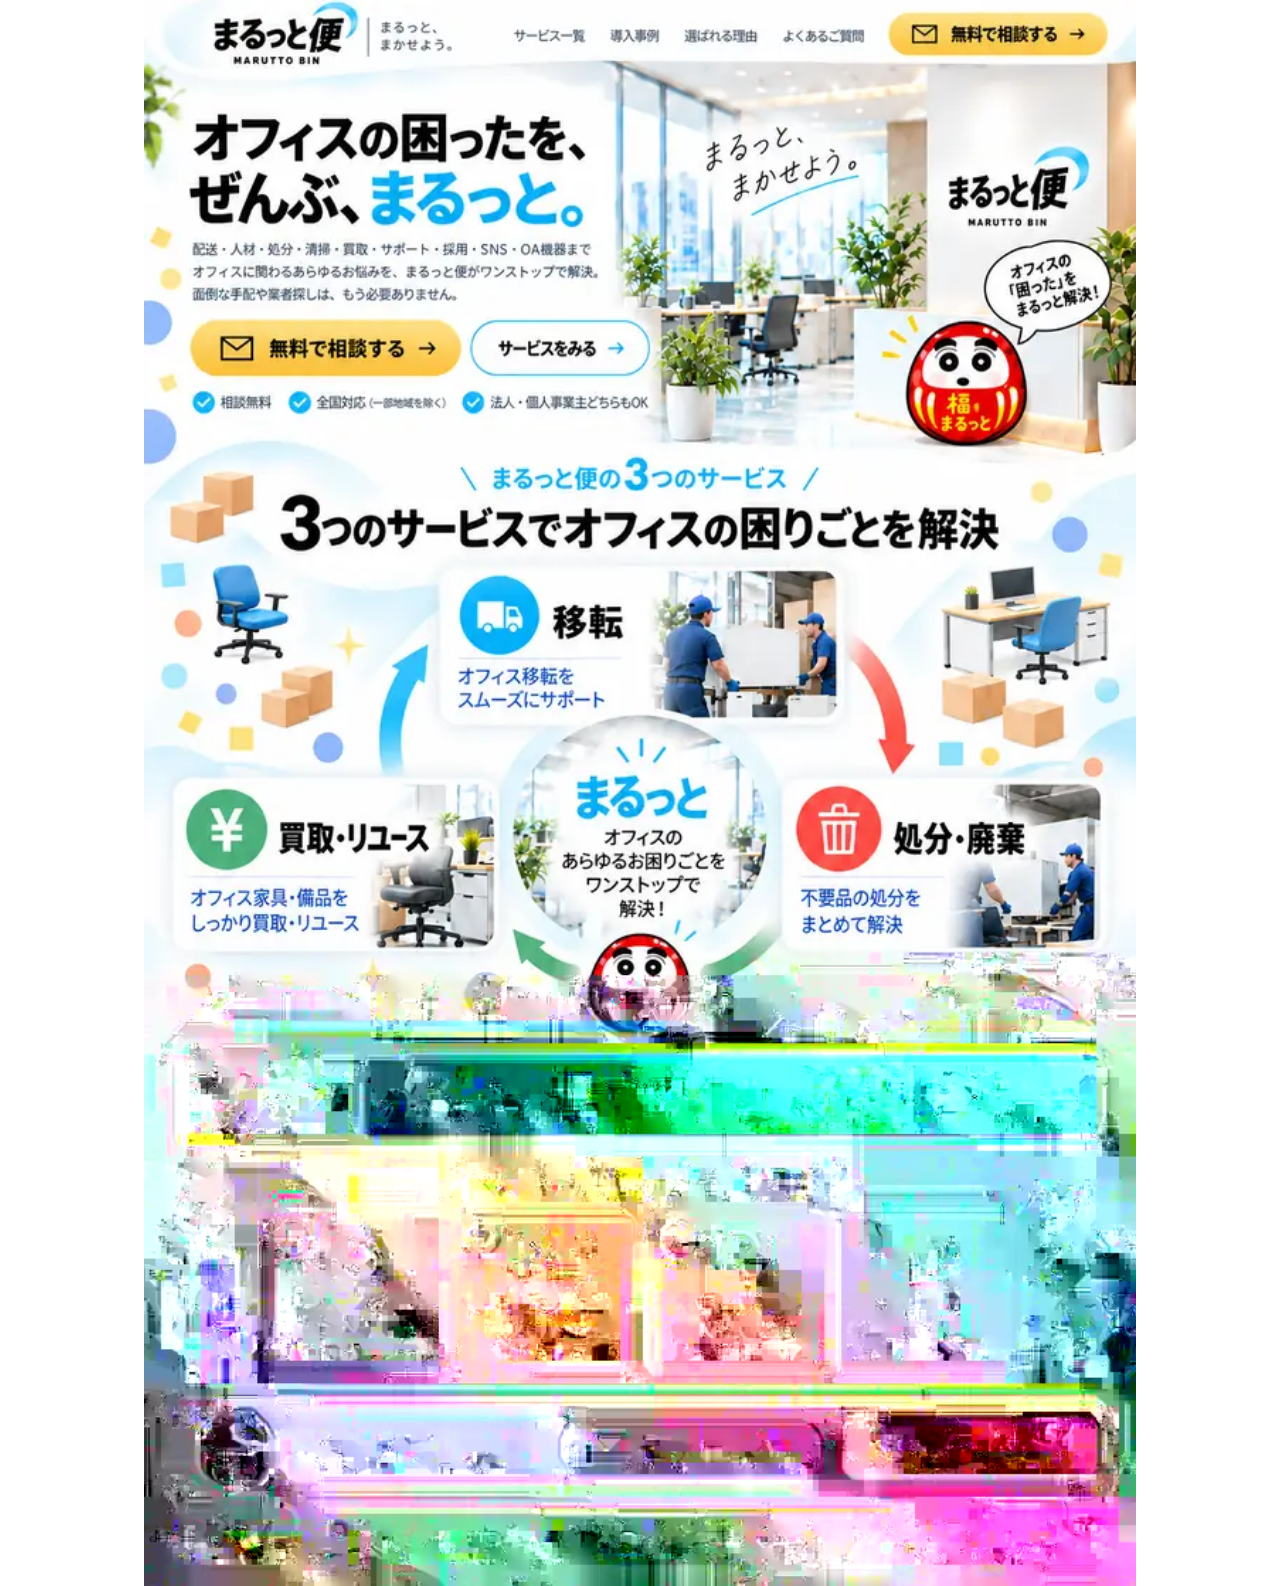
==== commit b57768bd: "Lock homepage visual to approved reference" ====
--- a/index.html
+++ b/index.html
@@ -7,67 +7,74 @@
 <meta name="description" content="オフィス移転、買取・リユース、処分・廃棄、清掃、IT・OAサポートまで。オフィスの困りごとをまるっと便がワンストップで解決します。">
 <style>
 *{box-sizing:border-box}
-html,body{margin:0;padding:0;background:#fff}
-body{font-family:-apple-system,BlinkMacSystemFont,"Segoe UI","Noto Sans JP",sans-serif}
-.ref-wrap{width:100%;max-width:1440px;margin:0 auto;position:relative;background:#fff;overflow:hidden}
-.ref-img{width:100%;height:auto;display:block;opacity:0;transition:opacity .12s linear}
-.ref-img.ready{opacity:1}
-.ref-hot{position:absolute;display:block;z-index:5;border:0;background:transparent;text-indent:-9999px;overflow:hidden}
-.ref-hot:focus-visible{outline:3px solid rgba(0,174,232,.55);outline-offset:-3px}
-.loading{position:absolute;inset:0;display:grid;place-items:center;background:#fff;color:#8aa6b4;font:600 12px/1.4 sans-serif;letter-spacing:.08em;z-index:2}
-.loaded .loading{display:none}
-/* hotspot positions are percentage-based against the approved 941x1672 reference */
-.hot-services{left:35.5%;top:.8%;width:11.5%;height:3.5%}
-.hot-cases{left:47.5%;top:.8%;width:10%;height:3.5%}
-.hot-reasons{left:57.8%;top:.8%;width:12%;height:3.5%}
-.hot-faq{left:70%;top:.8%;width:12%;height:3.5%}
-.hot-contact-head{left:81.3%;top:.25%;width:16.6%;height:4.2%}
-.hot-contact-hero{left:4.2%;top:19.1%;width:26.5%;height:4%}
-.hot-services-hero{left:32.2%;top:19.1%;width:18.5%;height:4%}
-.hot-move{left:27.4%;top:35.1%;width:42%;height:10.5%}
-.hot-reuse{left:3.2%;top:48%;width:31.5%;height:11.2%}
-.hot-dispose{left:65.2%;top:48%;width:31.5%;height:11.2%}
-.hot-contact-bottom{left:39%;top:87.5%;width:26.5%;height:4.8%}
+html{scroll-behavior:smooth;background:#fff}
+body{margin:0;background:#fff;font-family:-apple-system,BlinkMacSystemFont,"Segoe UI","Noto Sans JP",sans-serif}
+.shell{position:relative;width:min(992px,100vw);margin:0 auto;background:#fff;min-height:100vh;overflow:hidden}
+#reference{display:block;width:100%;height:auto;user-select:none;-webkit-user-drag:none}
+.loading{min-height:100vh;display:grid;place-items:center;color:#67747b;font-size:13px;letter-spacing:.03em;background:#fff}
+.hotspot{position:absolute;z-index:5;display:block;background:transparent;border:0;border-radius:10px}
+.hotspot:focus-visible{outline:3px solid #20b9e8;outline-offset:2px}
+.anchor{position:absolute;left:0;width:1px;height:1px;pointer-events:none}
 @media(max-width:700px){
-  .ref-wrap{width:100%;max-width:none}
+  .shell{width:100vw}
+  .hotspot{border-radius:6px}
 }
 </style>
 </head>
 <body>
-<main class="ref-wrap" id="refWrap" aria-label="まるっと便">
-  <div class="loading">DESIGN LOADING...</div>
-  <img id="refImage" class="ref-img" alt="まるっと便 オフィスのお悩み解決サイト">
-  <a class="ref-hot hot-services" href="#services" aria-label="サービス一覧">サービス一覧</a>
-  <a class="ref-hot hot-cases" href="works.html" aria-label="導入事例">導入事例</a>
-  <a class="ref-hot hot-reasons" href="#reasons" aria-label="選ばれる理由">選ばれる理由</a>
-  <a class="ref-hot hot-faq" href="faq.html" aria-label="よくあるご質問">よくあるご質問</a>
-  <a class="ref-hot hot-contact-head" href="contact.html" aria-label="無料で相談する">無料で相談する</a>
-  <a class="ref-hot hot-contact-hero" href="contact.html" aria-label="無料で相談する">無料で相談する</a>
-  <a class="ref-hot hot-services-hero" href="#services" aria-label="サービスを見る">サービスを見る</a>
-  <a class="ref-hot hot-move" href="move.html" aria-label="移転">移転</a>
-  <a class="ref-hot hot-reuse" href="reuse.html" aria-label="買取・リユース">買取・リユース</a>
-  <a class="ref-hot hot-dispose" href="dispose.html" aria-label="処分・廃棄">処分・廃棄</a>
-  <a class="ref-hot hot-contact-bottom" href="contact.html" aria-label="無料で相談する">無料で相談する</a>
-  <span id="services" style="position:absolute;top:27.8%;left:0"></span>
-  <span id="reasons" style="position:absolute;top:68.8%;left:0"></span>
-</main>
+<div class="shell">
+  <div id="loading" class="loading">まるっと便を読み込み中...</div>
+  <img id="reference" alt="まるっと便 オフィスサポートサイト" hidden>
+
+  <span id="services" class="anchor" style="top:28%"></span>
+  <span id="reasons" class="anchor" style="top:73%"></span>
+
+  <a class="hotspot" href="contact.html" aria-label="無料で相談する"
+     style="left:76%;top:.7%;width:20%;height:3.6%"></a>
+  <a class="hotspot" href="contact.html" aria-label="無料で相談する"
+     style="left:4.4%;top:20.0%;width:26%;height:3.9%"></a>
+  <a class="hotspot" href="#services" aria-label="サービスを見る"
+     style="left:31%;top:20.0%;width:20%;height:3.9%"></a>
+
+  <a class="hotspot" href="move.html" aria-label="移転サービス"
+     style="left:27%;top:35.6%;width:42%;height:11.8%"></a>
+  <a class="hotspot" href="reuse.html" aria-label="買取・リユース"
+     style="left:2.2%;top:48.2%;width:34%;height:11.8%"></a>
+  <a class="hotspot" href="dispose.html" aria-label="処分・廃棄"
+     style="left:63.5%;top:48.2%;width:34%;height:11.8%"></a>
+
+  <a class="hotspot" href="#reasons" aria-label="選ばれる理由"
+     style="left:28%;top:70.4%;width:44%;height:4%"></a>
+
+  <a class="hotspot" href="contact.html" aria-label="無料で相談する"
+     style="left:38%;top:90.3%;width:29%;height:3.7%"></a>
+  <a class="hotspot" href="tel:0488789116" aria-label="電話で相談する"
+     style="left:68%;top:90.3%;width:27%;height:3.7%"></a>
+</div>
+
 <script>
 (async()=>{
-  const parts=await Promise.all(
-    Array.from({length:19},(_,i)=>fetch('/ref/chunk'+String(i+1).padStart(2,'0')+'.txt',{cache:'force-cache'}).then(r=>{
-      if(!r.ok) throw new Error('chunk '+(i+1));
-      return r.text();
-    }))
-  );
-  const img=document.getElementById('refImage');
-  img.onload=()=>{
-    img.classList.add('ready');
-    document.getElementById('refWrap').classList.add('loaded');
-  };
-  img.src='data:image/webp;base64,'+parts.join('');
-})().catch(()=>{
-  document.querySelector('.loading').textContent='ページを再読み込みしてください';
-});
+  const img=document.getElementById('reference');
+  const loading=document.getElementById('loading');
+  try{
+    const files=Array.from({length:21},(_,i)=>'ref/chunk'+String(i+1).padStart(2,'0')+'.txt');
+    const parts=[];
+    for(const file of files){
+      const response=await fetch(file,{cache:'force-cache'});
+      if(!response.ok) throw new Error('failed: '+file);
+      parts.push((await response.text()).trim());
+    }
+    img.onload=()=>{
+      loading.remove();
+      img.hidden=false;
+    };
+    img.onerror=()=>{throw new Error('image decode failed')};
+    img.src='data:image/webp;base64,'+parts.join('');
+  }catch(error){
+    console.error(error);
+    loading.textContent='読み込みに失敗しました。ページを再読み込みしてください。';
+  }
+})();
 </script>
 </body>
 </html>
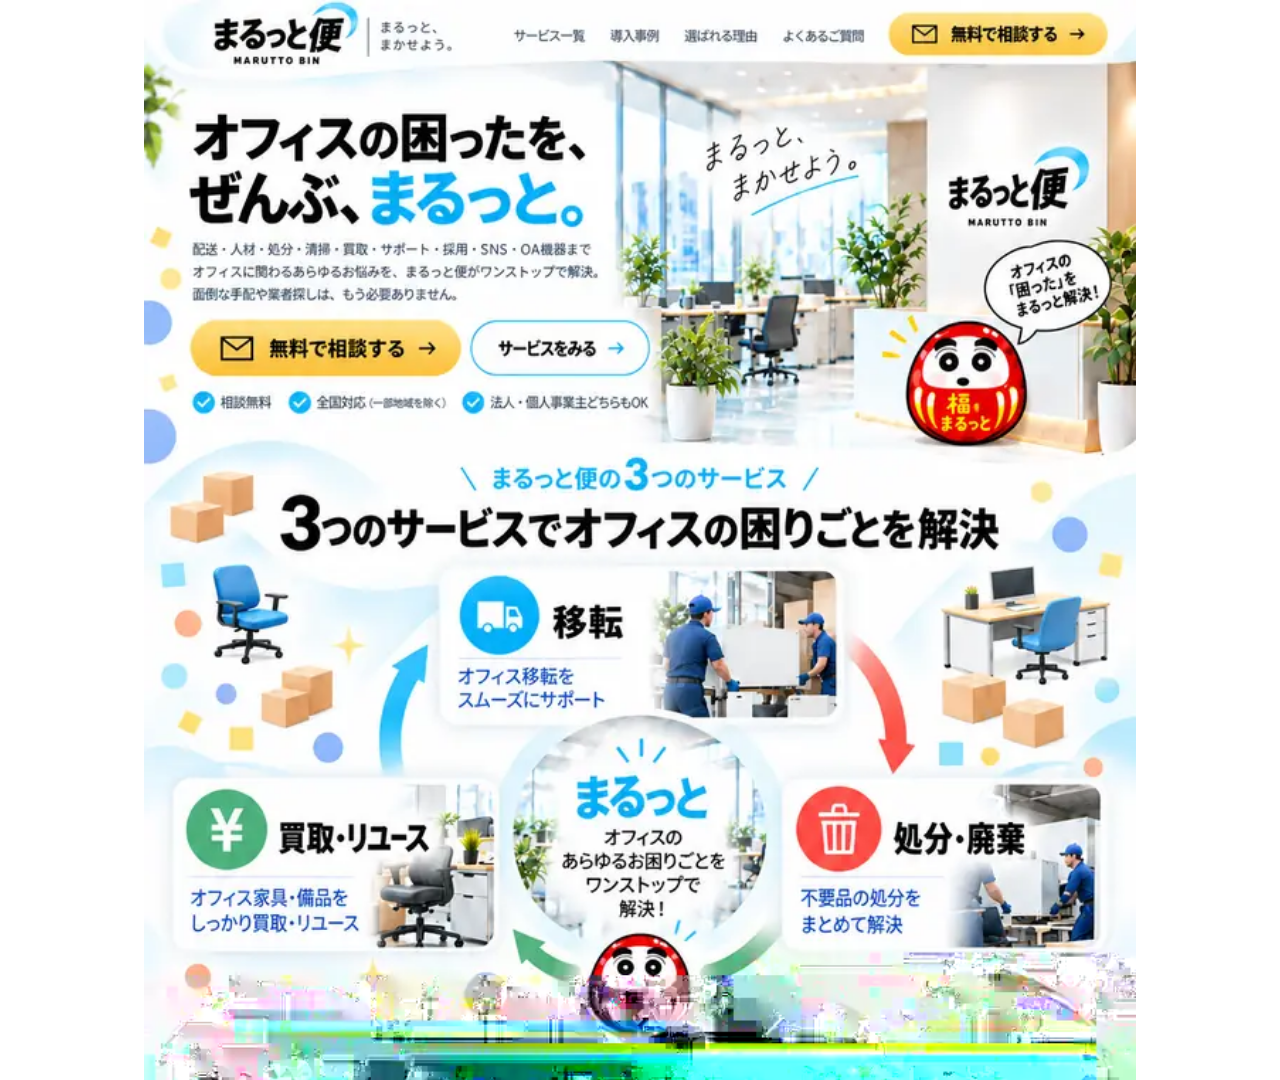
==== commit a37dd8a0: "Show clean top-section visual lock preview" ====
--- a/index.html
+++ b/index.html
@@ -3,13 +3,13 @@
 <head>
 <meta charset="utf-8">
 <meta name="viewport" content="width=device-width,initial-scale=1,viewport-fit=cover">
-<title>まるっと便｜オフィスの困ったを、ぜんぶ、まるっと。</title>
+<title>まるっと便｜TOP再現プレビュー</title>
 <meta name="description" content="オフィス移転、買取・リユース、処分・廃棄、清掃、IT・OAサポートまで。オフィスの困りごとをまるっと便がワンストップで解決します。">
 <style>
 *{box-sizing:border-box}
 html{scroll-behavior:smooth;background:#fff}
 body{margin:0;background:#fff;font-family:-apple-system,BlinkMacSystemFont,"Segoe UI","Noto Sans JP",sans-serif}
-.shell{position:relative;width:min(992px,100vw);margin:0 auto;background:#fff;min-height:100vh;overflow:hidden}
+.shell{position:relative;width:min(992px,100vw);margin:0 auto;background:#fff;min-height:0;height:1080px;overflow:hidden}
 #reference{display:block;width:100%;height:auto;user-select:none;-webkit-user-drag:none}
 .loading{min-height:100vh;display:grid;place-items:center;color:#67747b;font-size:13px;letter-spacing:.03em;background:#fff}
 .hotspot{position:absolute;z-index:5;display:block;background:transparent;border:0;border-radius:10px}
@@ -23,7 +23,7 @@
 </head>
 <body>
 <div class="shell">
-  <div id="loading" class="loading">まるっと便を読み込み中...</div>
+  <div id="loading" class="loading">TOP再現プレビューを読み込み中...</div>
   <img id="reference" alt="まるっと便 オフィスサポートサイト" hidden>
 
   <span id="services" class="anchor" style="top:28%"></span>
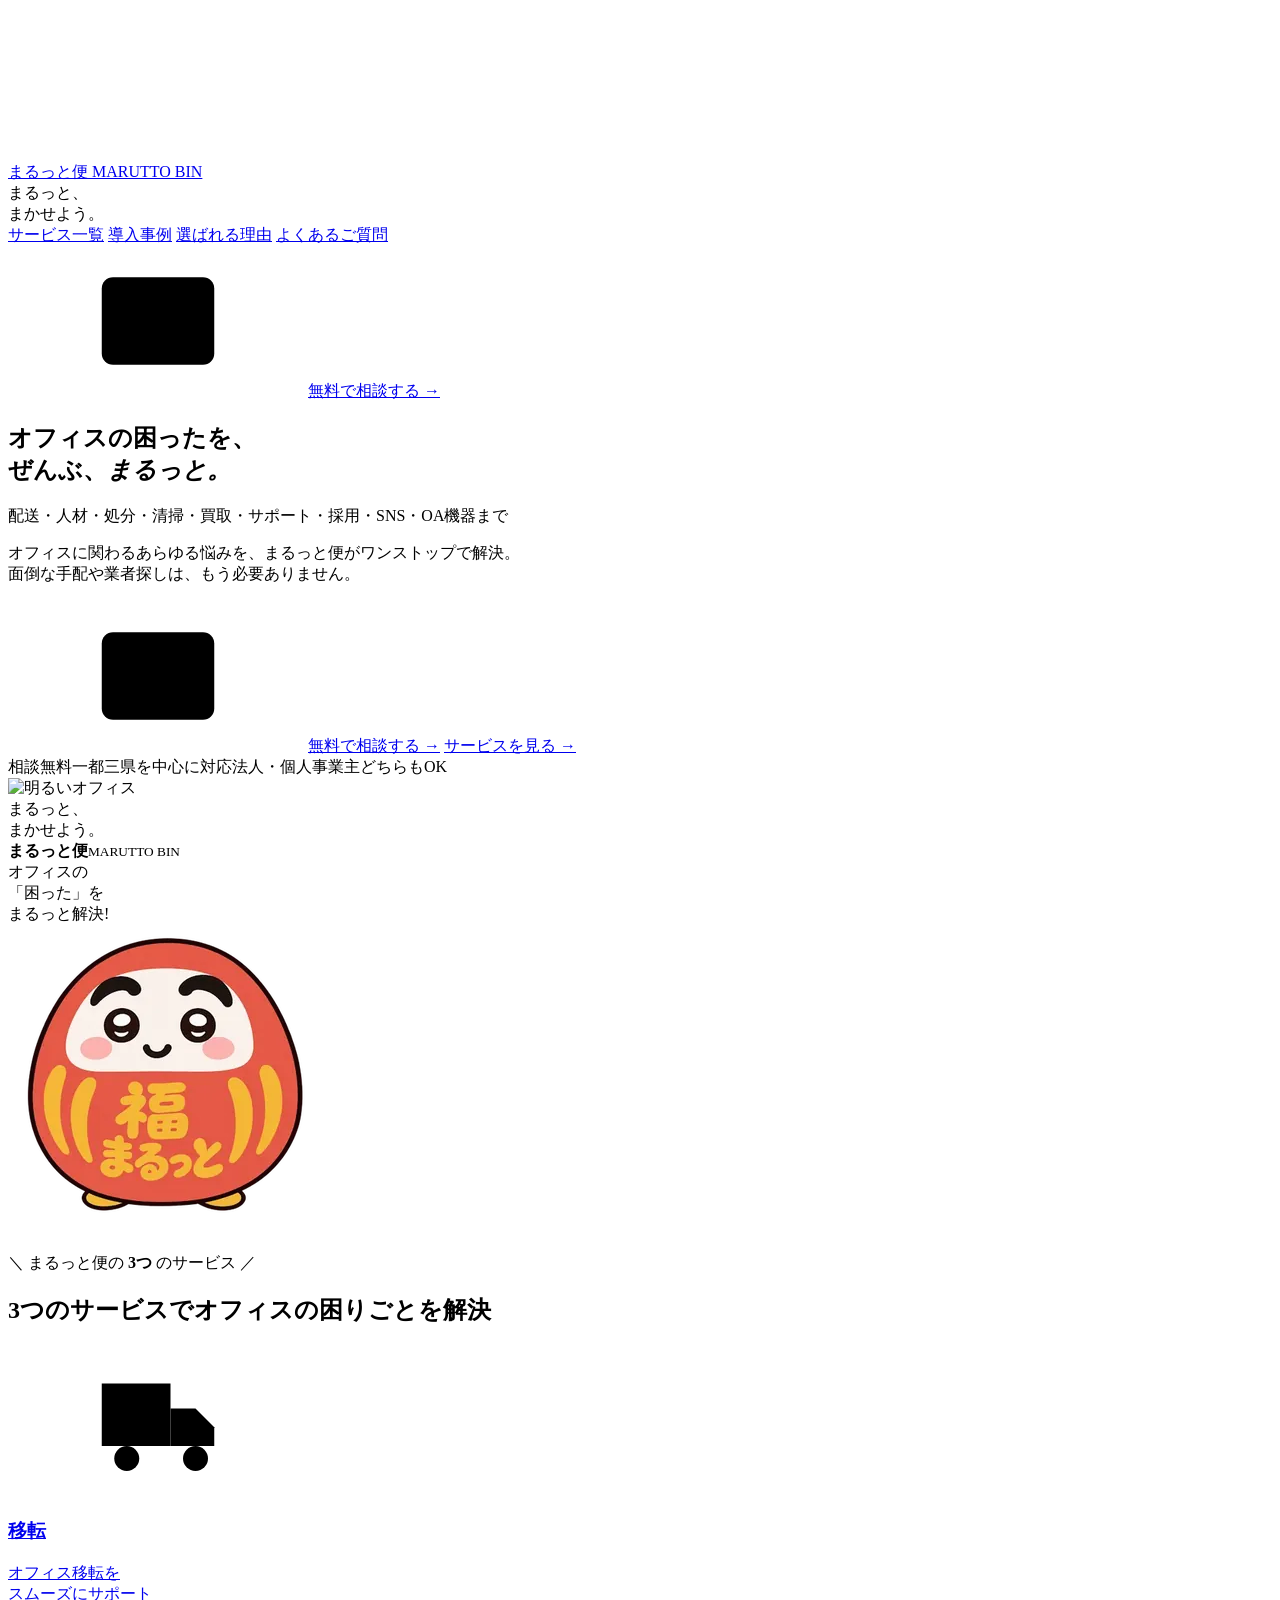
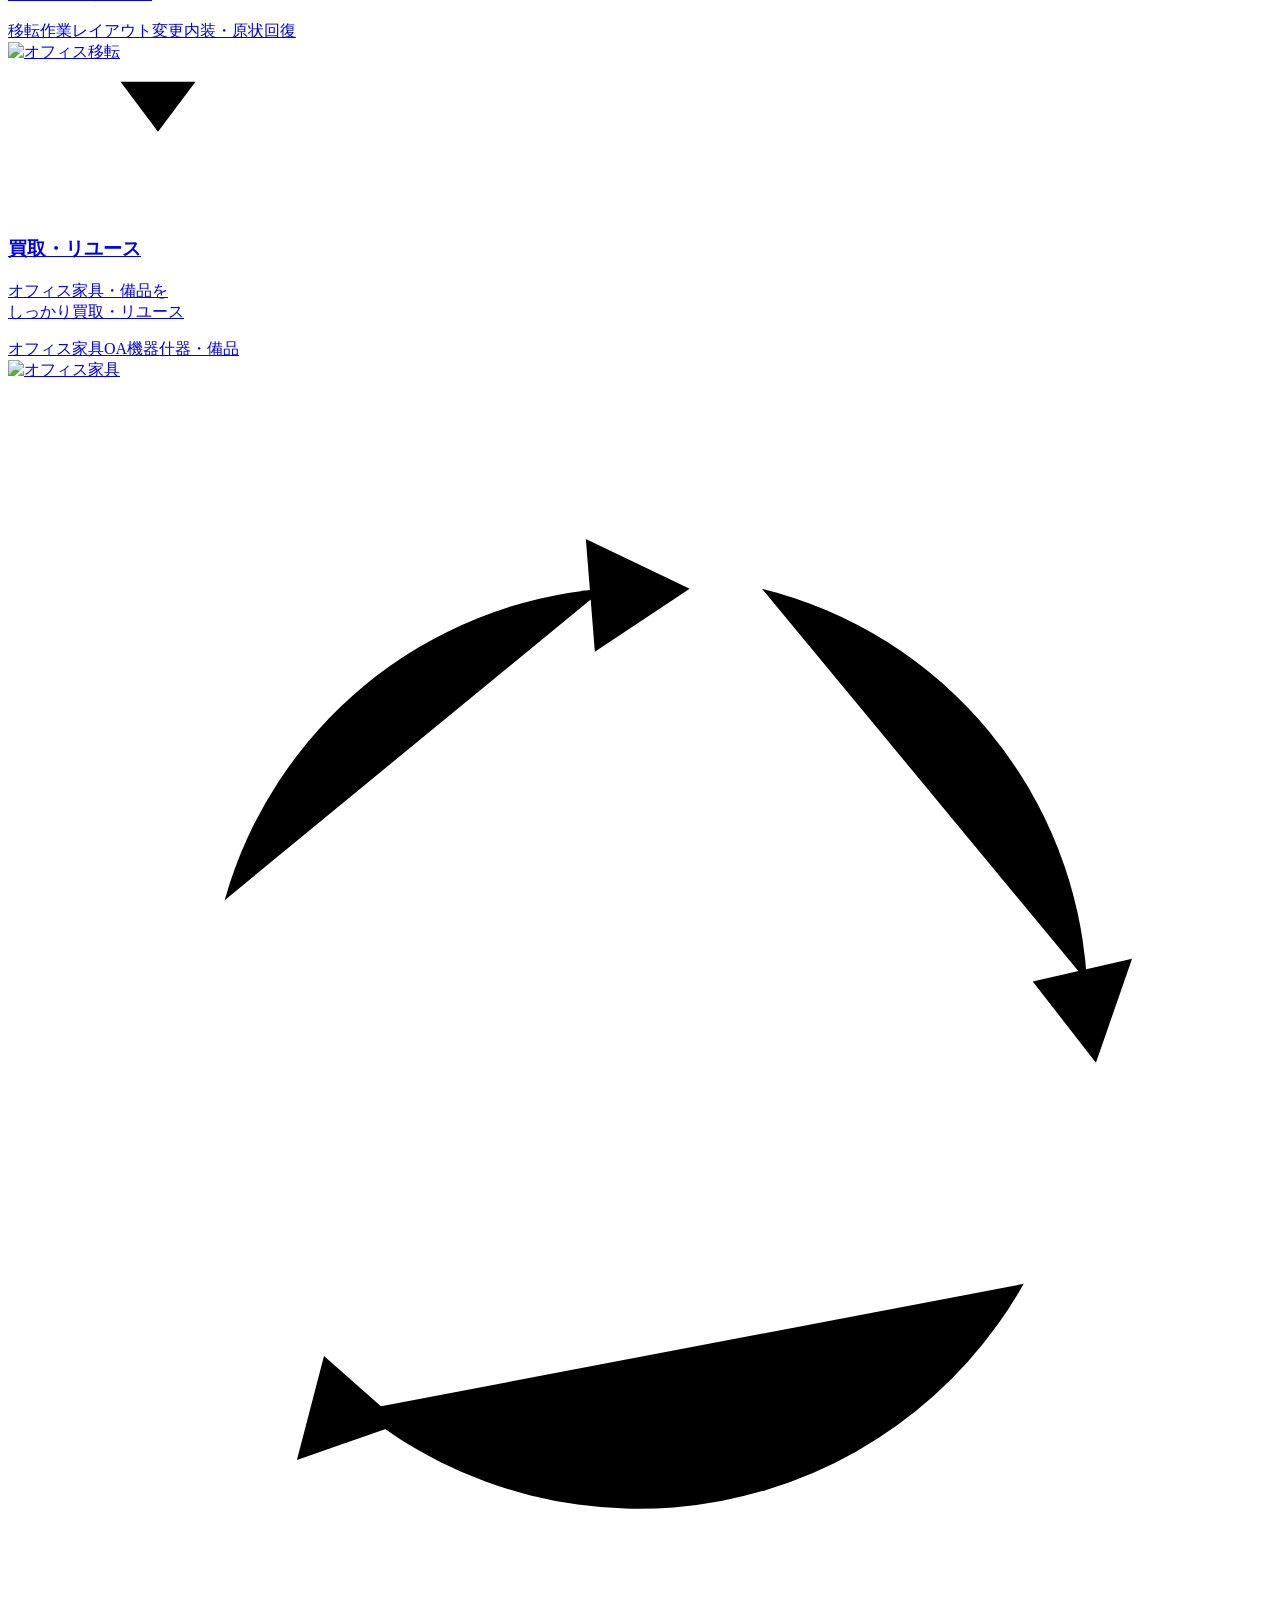
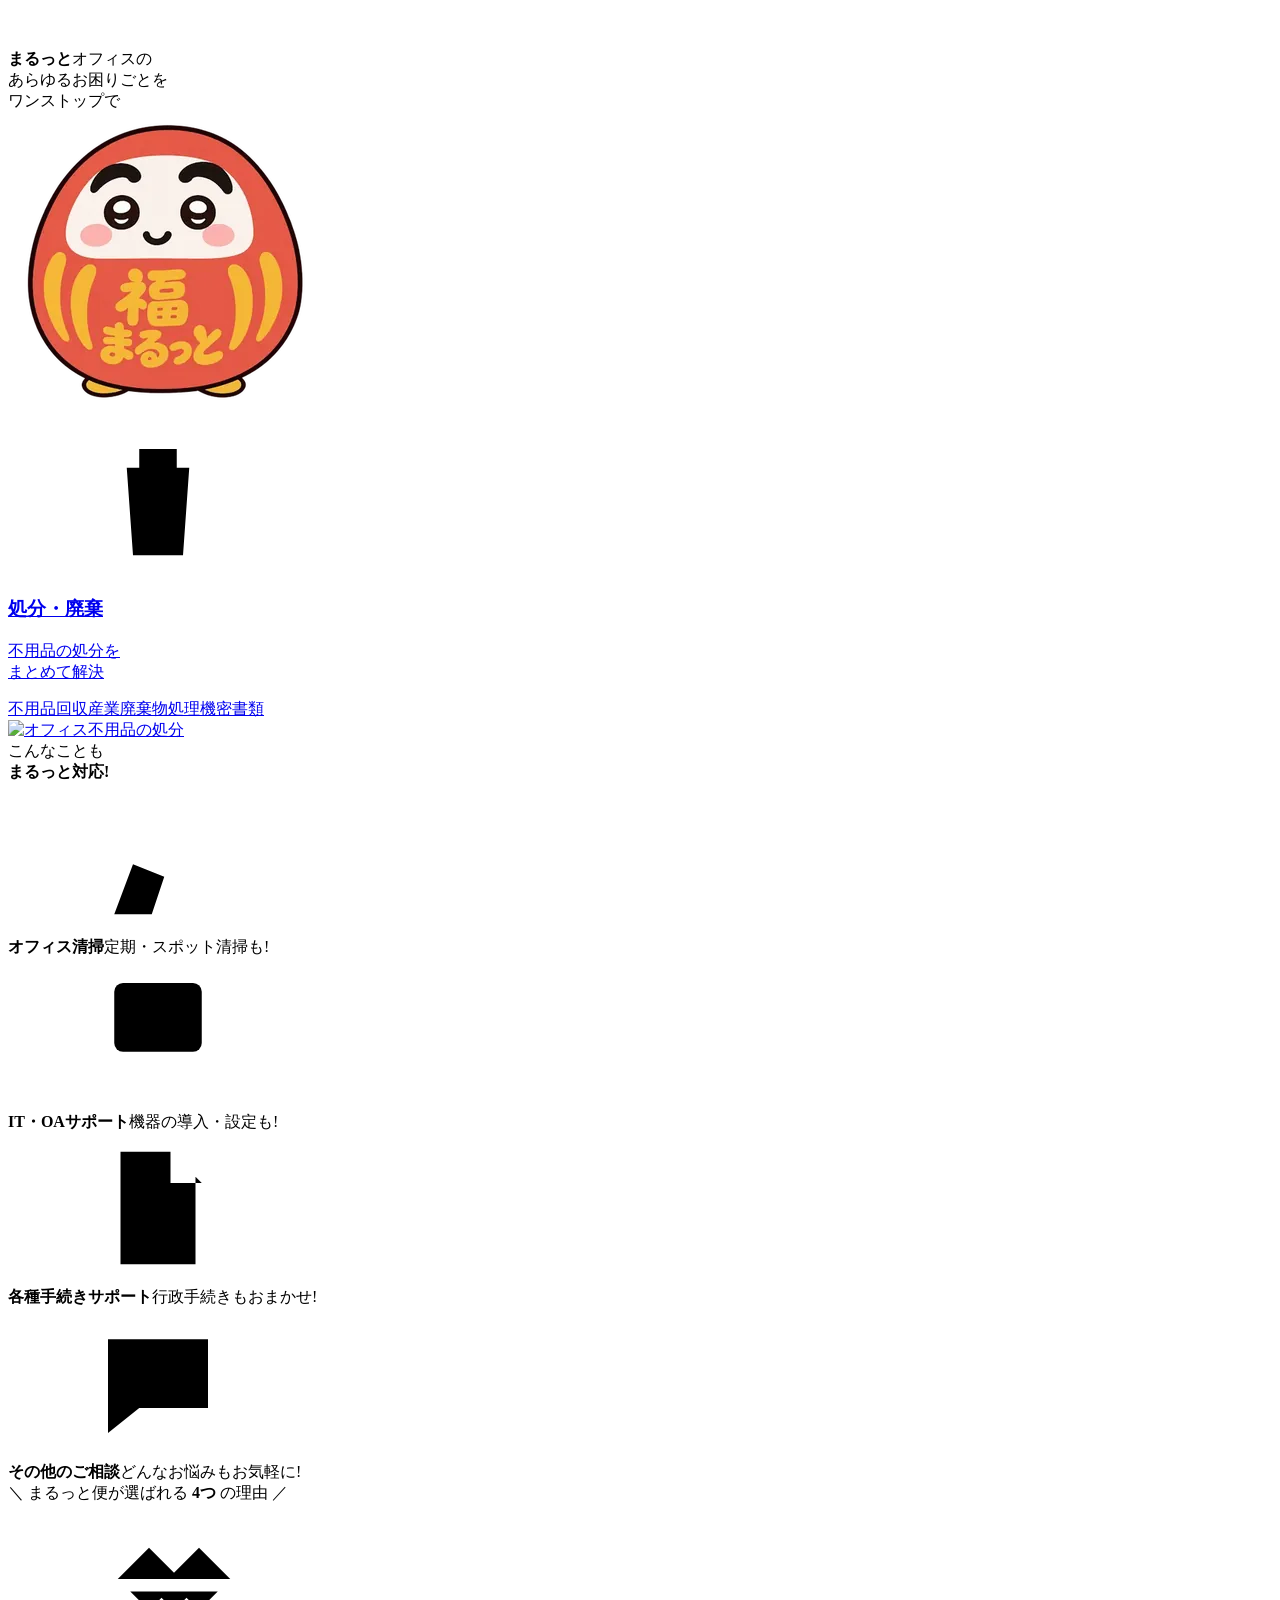
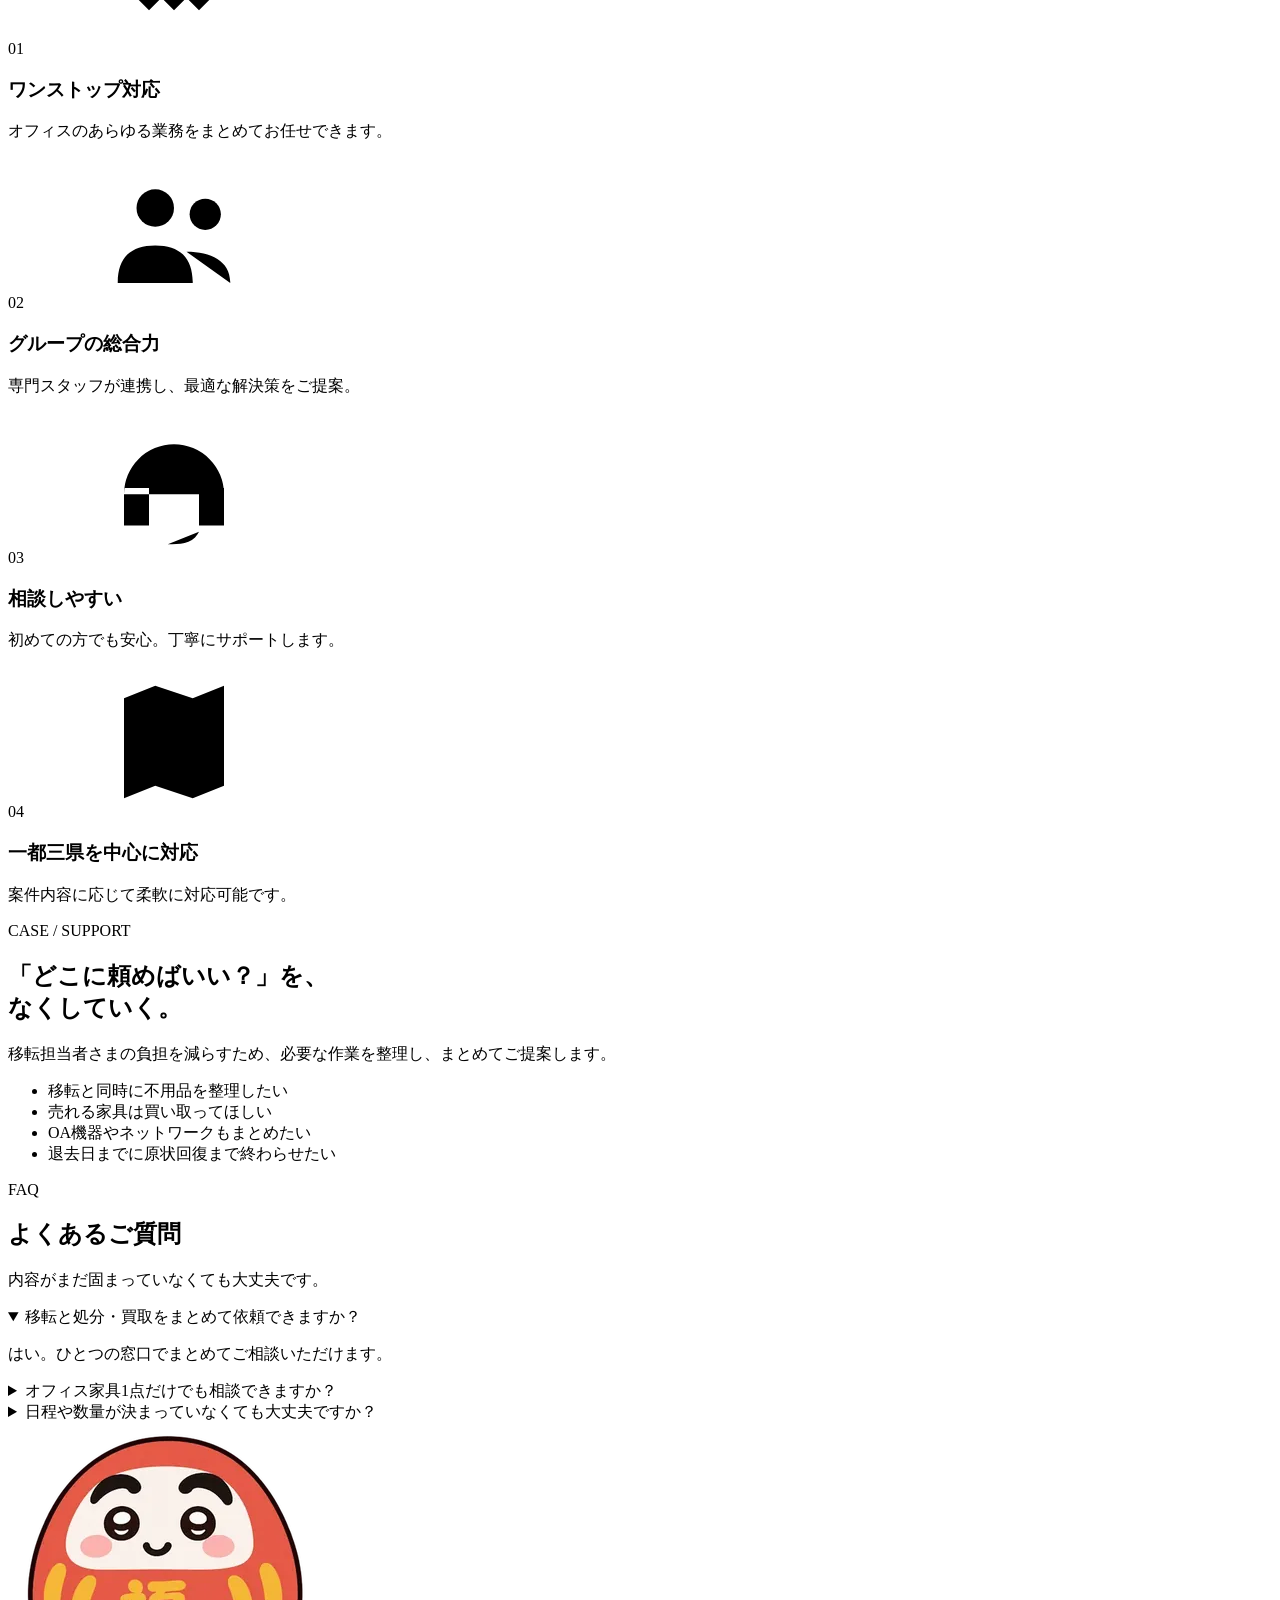
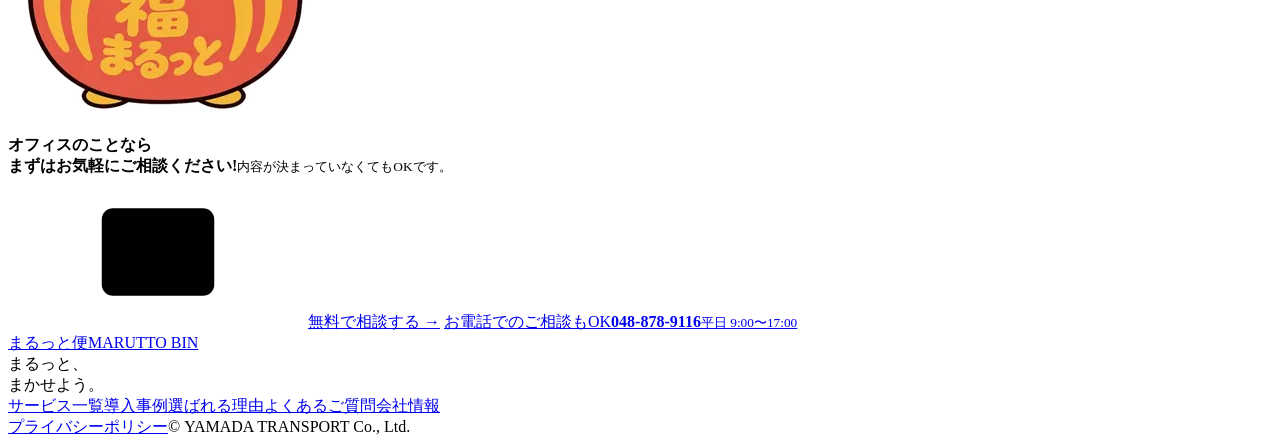
==== commit b364895d: "Build semantic Marutto homepage from approved reference" ====
--- a/index.html
+++ b/index.html
@@ -2,79 +2,171 @@
 <html lang="ja">
 <head>
 <meta charset="utf-8">
-<meta name="viewport" content="width=device-width,initial-scale=1,viewport-fit=cover">
-<title>まるっと便｜TOP再現プレビュー</title>
-<meta name="description" content="オフィス移転、買取・リユース、処分・廃棄、清掃、IT・OAサポートまで。オフィスの困りごとをまるっと便がワンストップで解決します。">
-<style>
-*{box-sizing:border-box}
-html{scroll-behavior:smooth;background:#fff}
-body{margin:0;background:#fff;font-family:-apple-system,BlinkMacSystemFont,"Segoe UI","Noto Sans JP",sans-serif}
-.shell{position:relative;width:min(992px,100vw);margin:0 auto;background:#fff;min-height:0;height:1080px;overflow:hidden}
-#reference{display:block;width:100%;height:auto;user-select:none;-webkit-user-drag:none}
-.loading{min-height:100vh;display:grid;place-items:center;color:#67747b;font-size:13px;letter-spacing:.03em;background:#fff}
-.hotspot{position:absolute;z-index:5;display:block;background:transparent;border:0;border-radius:10px}
-.hotspot:focus-visible{outline:3px solid #20b9e8;outline-offset:2px}
-.anchor{position:absolute;left:0;width:1px;height:1px;pointer-events:none}
-@media(max-width:700px){
-  .shell{width:100vw}
-  .hotspot{border-radius:6px}
-}
-</style>
+<meta name="viewport" content="width=device-width,initial-scale=1">
+<title>まるっと便｜オフィスの困ったを、ぜんぶ、まるっと。</title>
+<meta name="description" content="オフィス移転・買取・リユース・処分・廃棄・清掃・IT/OAまで。オフィスの困りごとをワンストップで。">
+<link rel="preconnect" href="https://fonts.googleapis.com">
+<link rel="preconnect" href="https://fonts.gstatic.com" crossorigin>
+<link href="https://fonts.googleapis.com/css2?family=M+PLUS+1p:wght@500;700;800;900&family=Noto+Sans+JP:wght@400;500;600;700;800;900&display=swap" rel="stylesheet">
+<link rel="stylesheet" href="real-home.css">
 </head>
 <body>
-<div class="shell">
-  <div id="loading" class="loading">TOP再現プレビューを読み込み中...</div>
-  <img id="reference" alt="まるっと便 オフィスサポートサイト" hidden>
+<svg class="defs" aria-hidden="true">
+  <symbol id="ico-mail" viewBox="0 0 24 24"><rect x="3" y="5" width="18" height="14" rx="1.8"/><path d="m4 7 8 6 8-6"/></symbol>
+  <symbol id="ico-truck" viewBox="0 0 24 24"><path d="M3 6h11v10H3z"/><path d="M14 10h4l3 3v3h-7z"/><circle cx="7" cy="18" r="2"/><circle cx="18" cy="18" r="2"/></symbol>
+  <symbol id="ico-yen" viewBox="0 0 24 24"><path d="m6 3 6 8 6-8M12 11v10M7 13h10M7 17h10"/></symbol>
+  <symbol id="ico-trash" viewBox="0 0 24 24"><path d="M4 7h16M9 7V4h6v3M7 7l1 14h8l1-14M10 11v6M14 11v6"/></symbol>
+  <symbol id="ico-broom" viewBox="0 0 24 24"><path d="m15 3-5 12M8 13l5 2-2 6H5z"/></symbol>
+  <symbol id="ico-pc" viewBox="0 0 24 24"><rect x="5" y="4" width="14" height="11" rx="1.4"/><path d="M3 19h18M9 17h6"/></symbol>
+  <symbol id="ico-doc" viewBox="0 0 24 24"><path d="M6 3h8l4 4v14H6zM14 3v5h5M9 12h6M9 16h6"/></symbol>
+  <symbol id="ico-chat" viewBox="0 0 24 24"><path d="M4 5h16v11H9l-5 4z"/><circle cx="8" cy="10.5" r=".7"/><circle cx="12" cy="10.5" r=".7"/><circle cx="16" cy="10.5" r=".7"/></symbol>
+  <symbol id="ico-handshake" viewBox="0 0 24 24"><path d="m3 12 5-5 4 4 4-4 5 5M5 14l3 3 2-2 2 2 2-2 2 2 3-3"/></symbol>
+  <symbol id="ico-people" viewBox="0 0 24 24"><circle cx="9" cy="8" r="3"/><circle cx="17" cy="9" r="2.5"/><path d="M3 20c0-4 2-6 6-6s6 2 6 6M14 15c4 0 7 1.5 7 5"/></symbol>
+  <symbol id="ico-headset" viewBox="0 0 24 24"><path d="M4 13a8 8 0 0 1 16 0M4 13v5h4v-6H4M20 13v5h-4v-6h4M16 19c-1 2-3 2-5 2"/></symbol>
+  <symbol id="ico-map" viewBox="0 0 24 24"><path d="m4 5 5-2 6 2 5-2v16l-5 2-6-2-5 2zM9 3v16M15 5v16"/></symbol>
+</svg>
 
-  <span id="services" class="anchor" style="top:28%"></span>
-  <span id="reasons" class="anchor" style="top:73%"></span>
+<header class="site-header">
+  <div class="header">
+    <a class="logo" href="#top" aria-label="まるっと便 トップ">
+      <span class="logo-main">まるっと<span>便</span></span>
+      <span class="logo-en">MARUTTO BIN</span>
+    </a>
+    <div class="tagline">まるっと、<br>まかせよう。</div>
+    <nav class="nav">
+      <a href="#services">サービス一覧</a>
+      <a href="#cases">導入事例</a>
+      <a href="#reasons">選ばれる理由</a>
+      <a href="#faq">よくあるご質問</a>
+    </nav>
+    <a class="cta cta-head" href="contact.html"><svg><use href="#ico-mail"/></svg>無料で相談する <b>→</b></a>
+  </div>
+</header>
 
-  <a class="hotspot" href="contact.html" aria-label="無料で相談する"
-     style="left:76%;top:.7%;width:20%;height:3.6%"></a>
-  <a class="hotspot" href="contact.html" aria-label="無料で相談する"
-     style="left:4.4%;top:20.0%;width:26%;height:3.9%"></a>
-  <a class="hotspot" href="#services" aria-label="サービスを見る"
-     style="left:31%;top:20.0%;width:20%;height:3.9%"></a>
+<main id="top">
+<section class="hero">
+  <div class="hero-inner">
+    <div class="hero-copy">
+      <h1>オフィスの困ったを、<br>ぜんぶ、<em>まるっと。</em></h1>
+      <p class="hero-mini">配送・人材・処分・清掃・買取・サポート・採用・SNS・OA機器まで</p>
+      <p class="hero-text">オフィスに関わるあらゆる悩みを、まるっと便がワンストップで解決。<br>面倒な手配や業者探しは、もう必要ありません。</p>
+      <div class="hero-btns">
+        <a class="cta" href="contact.html"><svg><use href="#ico-mail"/></svg>無料で相談する <b>→</b></a>
+        <a class="cta cta-white" href="#services">サービスを見る <b>→</b></a>
+      </div>
+      <div class="trust"><span>相談無料</span><span>一都三県を中心に対応</span><span>法人・個人事業主どちらもOK</span></div>
+    </div>
 
-  <a class="hotspot" href="move.html" aria-label="移転サービス"
-     style="left:27%;top:35.6%;width:42%;height:11.8%"></a>
-  <a class="hotspot" href="reuse.html" aria-label="買取・リユース"
-     style="left:2.2%;top:48.2%;width:34%;height:11.8%"></a>
-  <a class="hotspot" href="dispose.html" aria-label="処分・廃棄"
-     style="left:63.5%;top:48.2%;width:34%;height:11.8%"></a>
+    <div class="hero-photo-wrap">
+      <img class="hero-photo" src="https://images.unsplash.com/photo-1497366216548-37526070297c?auto=format&fit=crop&w=1200&q=90" alt="明るいオフィス">
+      <div class="handwrite">まるっと、<br>まかせよう。</div>
+      <div class="wall-logo"><b>まるっと便</b><small>MARUTTO BIN</small></div>
+      <div class="bubble">オフィスの<br>「困った」を<br>まるっと解決!</div>
+      <img class="daruma hero-daruma" src="assets/daruma-main.webp" alt="福をまるっと">
+    </div>
+  </div>
+</section>
 
-  <a class="hotspot" href="#reasons" aria-label="選ばれる理由"
-     style="left:28%;top:70.4%;width:44%;height:4%"></a>
+<section class="services" id="services">
+  <i class="deco d1"></i><i class="deco d2"></i><i class="deco d3"></i><i class="deco d4"></i><i class="deco d5"></i>
+  <div class="wrap">
+    <div class="section-head">
+      <p>＼ まるっと便の <strong>3つ</strong> のサービス ／</p>
+      <h2>3つのサービスでオフィスの困りごとを解決</h2>
+    </div>
 
-  <a class="hotspot" href="contact.html" aria-label="無料で相談する"
-     style="left:38%;top:90.3%;width:29%;height:3.7%"></a>
-  <a class="hotspot" href="tel:0488789116" aria-label="電話で相談する"
-     style="left:68%;top:90.3%;width:27%;height:3.7%"></a>
-</div>
+    <div class="service-layout">
+      <a class="svc svc-move" href="move.html">
+        <div class="svc-icon blue"><svg><use href="#ico-truck"/></svg></div>
+        <div class="svc-copy"><h3>移転</h3><p>オフィス移転を<br>スムーズにサポート</p><div class="pills"><span>移転作業</span><span>レイアウト変更</span><span>内装・原状回復</span></div></div>
+        <img src="https://images.unsplash.com/photo-1497366754035-f200968a6e72?auto=format&fit=crop&w=700&q=86" alt="オフィス移転">
+      </a>
 
-<script>
-(async()=>{
-  const img=document.getElementById('reference');
-  const loading=document.getElementById('loading');
-  try{
-    const files=Array.from({length:21},(_,i)=>'ref/chunk'+String(i+1).padStart(2,'0')+'.txt');
-    const parts=[];
-    for(const file of files){
-      const response=await fetch(file,{cache:'force-cache'});
-      if(!response.ok) throw new Error('failed: '+file);
-      parts.push((await response.text()).trim());
-    }
-    img.onload=()=>{
-      loading.remove();
-      img.hidden=false;
-    };
-    img.onerror=()=>{throw new Error('image decode failed')};
-    img.src='data:image/webp;base64,'+parts.join('');
-  }catch(error){
-    console.error(error);
-    loading.textContent='読み込みに失敗しました。ページを再読み込みしてください。';
-  }
-})();
-</script>
+      <div class="service-row">
+        <a class="svc svc-side" href="reuse.html">
+          <div class="svc-icon green"><svg><use href="#ico-yen"/></svg></div>
+          <div class="svc-copy"><h3>買取・リユース</h3><p>オフィス家具・備品を<br>しっかり買取・リユース</p><div class="pills"><span>オフィス家具</span><span>OA機器</span><span>什器・備品</span></div></div>
+          <img src="https://images.unsplash.com/photo-1493666438817-866a91353ca9?auto=format&fit=crop&w=700&q=86" alt="オフィス家具">
+        </a>
+
+        <div class="cycle">
+          <svg class="cycle-arrows" viewBox="0 0 280 280" aria-hidden="true">
+            <path class="arr blue-line" d="M48 115 A95 95 0 0 1 132 46"/>
+            <polygon class="blue-fill" points="128,35 151,46 130,60"/>
+            <path class="arr red-line" d="M167 46 A95 95 0 0 1 239 133"/>
+            <polygon class="red-fill" points="249,128 241,151 227,133"/>
+            <path class="arr green-line" d="M225 200 A98 98 0 0 1 78 228"/>
+            <polygon class="green-fill" points="70,216 64,239 87,231"/>
+          </svg>
+          <div class="cycle-disc"><strong>まるっと</strong><span>オフィスの<br>あらゆるお困りごとを<br>ワンストップで</span></div>
+          <img class="daruma cycle-daruma" src="assets/daruma-main.webp" alt="">
+        </div>
+
+        <a class="svc svc-side" href="dispose.html">
+          <div class="svc-icon red"><svg><use href="#ico-trash"/></svg></div>
+          <div class="svc-copy"><h3>処分・廃棄</h3><p>不用品の処分を<br>まとめて解決</p><div class="pills"><span>不用品回収</span><span>産業廃棄物処理</span><span>機密書類</span></div></div>
+          <img src="https://images.unsplash.com/photo-1497366811353-6870744d04b2?auto=format&fit=crop&w=700&q=86" alt="オフィス不用品の処分">
+        </a>
+      </div>
+    </div>
+
+    <div class="support-strip">
+      <div class="support-title">こんなことも<br><strong>まるっと対応!</strong></div>
+      <div class="support-cell"><svg><use href="#ico-broom"/></svg><div><b>オフィス清掃</b><span>定期・スポット清掃も!</span></div></div>
+      <div class="support-cell"><svg><use href="#ico-pc"/></svg><div><b>IT・OAサポート</b><span>機器の導入・設定も!</span></div></div>
+      <div class="support-cell"><svg><use href="#ico-doc"/></svg><div><b>各種手続きサポート</b><span>行政手続きもおまかせ!</span></div></div>
+      <div class="support-cell"><svg><use href="#ico-chat"/></svg><div><b>その他のご相談</b><span>どんなお悩みもお気軽に!</span></div></div>
+    </div>
+  </div>
+</section>
+
+<section class="reasons" id="reasons">
+  <div class="wrap">
+    <div class="reason-heading">＼ まるっと便が選ばれる <strong>4つ</strong> の理由 ／</div>
+    <div class="reason-grid">
+      <article><span class="no">01</span><svg><use href="#ico-handshake"/></svg><h3>ワンストップ対応</h3><p>オフィスのあらゆる業務をまとめてお任せできます。</p></article>
+      <article><span class="no">02</span><svg><use href="#ico-people"/></svg><h3>グループの総合力</h3><p>専門スタッフが連携し、最適な解決策をご提案。</p></article>
+      <article><span class="no">03</span><svg><use href="#ico-headset"/></svg><h3>相談しやすい</h3><p>初めての方でも安心。丁寧にサポートします。</p></article>
+      <article><span class="no">04</span><svg><use href="#ico-map"/></svg><h3>一都三県を中心に対応</h3><p>案件内容に応じて柔軟に対応可能です。</p></article>
+    </div>
+  </div>
+</section>
+
+<section class="cases" id="cases">
+  <div class="wrap case-grid">
+    <div><span>CASE / SUPPORT</span><h2>「どこに頼めばいい？」を、<br>なくしていく。</h2><p>移転担当者さまの負担を減らすため、必要な作業を整理し、まとめてご提案します。</p></div>
+    <ul><li>移転と同時に不用品を整理したい</li><li>売れる家具は買い取ってほしい</li><li>OA機器やネットワークもまとめたい</li><li>退去日までに原状回復まで終わらせたい</li></ul>
+  </div>
+</section>
+
+<section class="faq" id="faq">
+  <div class="wrap faq-grid">
+    <div><span>FAQ</span><h2>よくあるご質問</h2><p>内容がまだ固まっていなくても大丈夫です。</p></div>
+    <div>
+      <details open><summary>移転と処分・買取をまとめて依頼できますか？</summary><p>はい。ひとつの窓口でまとめてご相談いただけます。</p></details>
+      <details><summary>オフィス家具1点だけでも相談できますか？</summary><p>案件規模にかかわらずご相談可能です。</p></details>
+      <details><summary>日程や数量が決まっていなくても大丈夫ですか？</summary><p>問題ありません。現状から必要な作業を一緒に整理します。</p></details>
+    </div>
+  </div>
+</section>
+
+<section class="bottom-contact">
+  <div class="contact-box">
+    <img class="daruma" src="assets/daruma-main.webp" alt="">
+    <div class="contact-copy"><b>オフィスのことなら<br>まずはお気軽にご相談ください!</b><small>内容が決まっていなくてもOKです。</small></div>
+    <a class="cta" href="contact.html"><svg><use href="#ico-mail"/></svg>無料で相談する <b>→</b></a>
+    <a class="phone" href="tel:0488789116"><span>お電話でのご相談もOK</span><strong>048-878-9116</strong><small>平日 9:00〜17:00</small></a>
+  </div>
+</section>
+</main>
+
+<footer>
+  <div class="footer">
+    <a class="logo" href="#top"><span class="logo-main">まるっと<span>便</span></span><span class="logo-en">MARUTTO BIN</span></a>
+    <div class="tagline">まるっと、<br>まかせよう。</div>
+    <nav><a href="#services">サービス一覧</a><a href="#cases">導入事例</a><a href="#reasons">選ばれる理由</a><a href="#faq">よくあるご質問</a><a href="company.html">会社情報</a></nav>
+    <div class="legal"><a href="privacy.html">プライバシーポリシー</a><span>© YAMADA TRANSPORT Co., Ltd.</span></div>
+  </div>
+</footer>
 </body>
 </html>
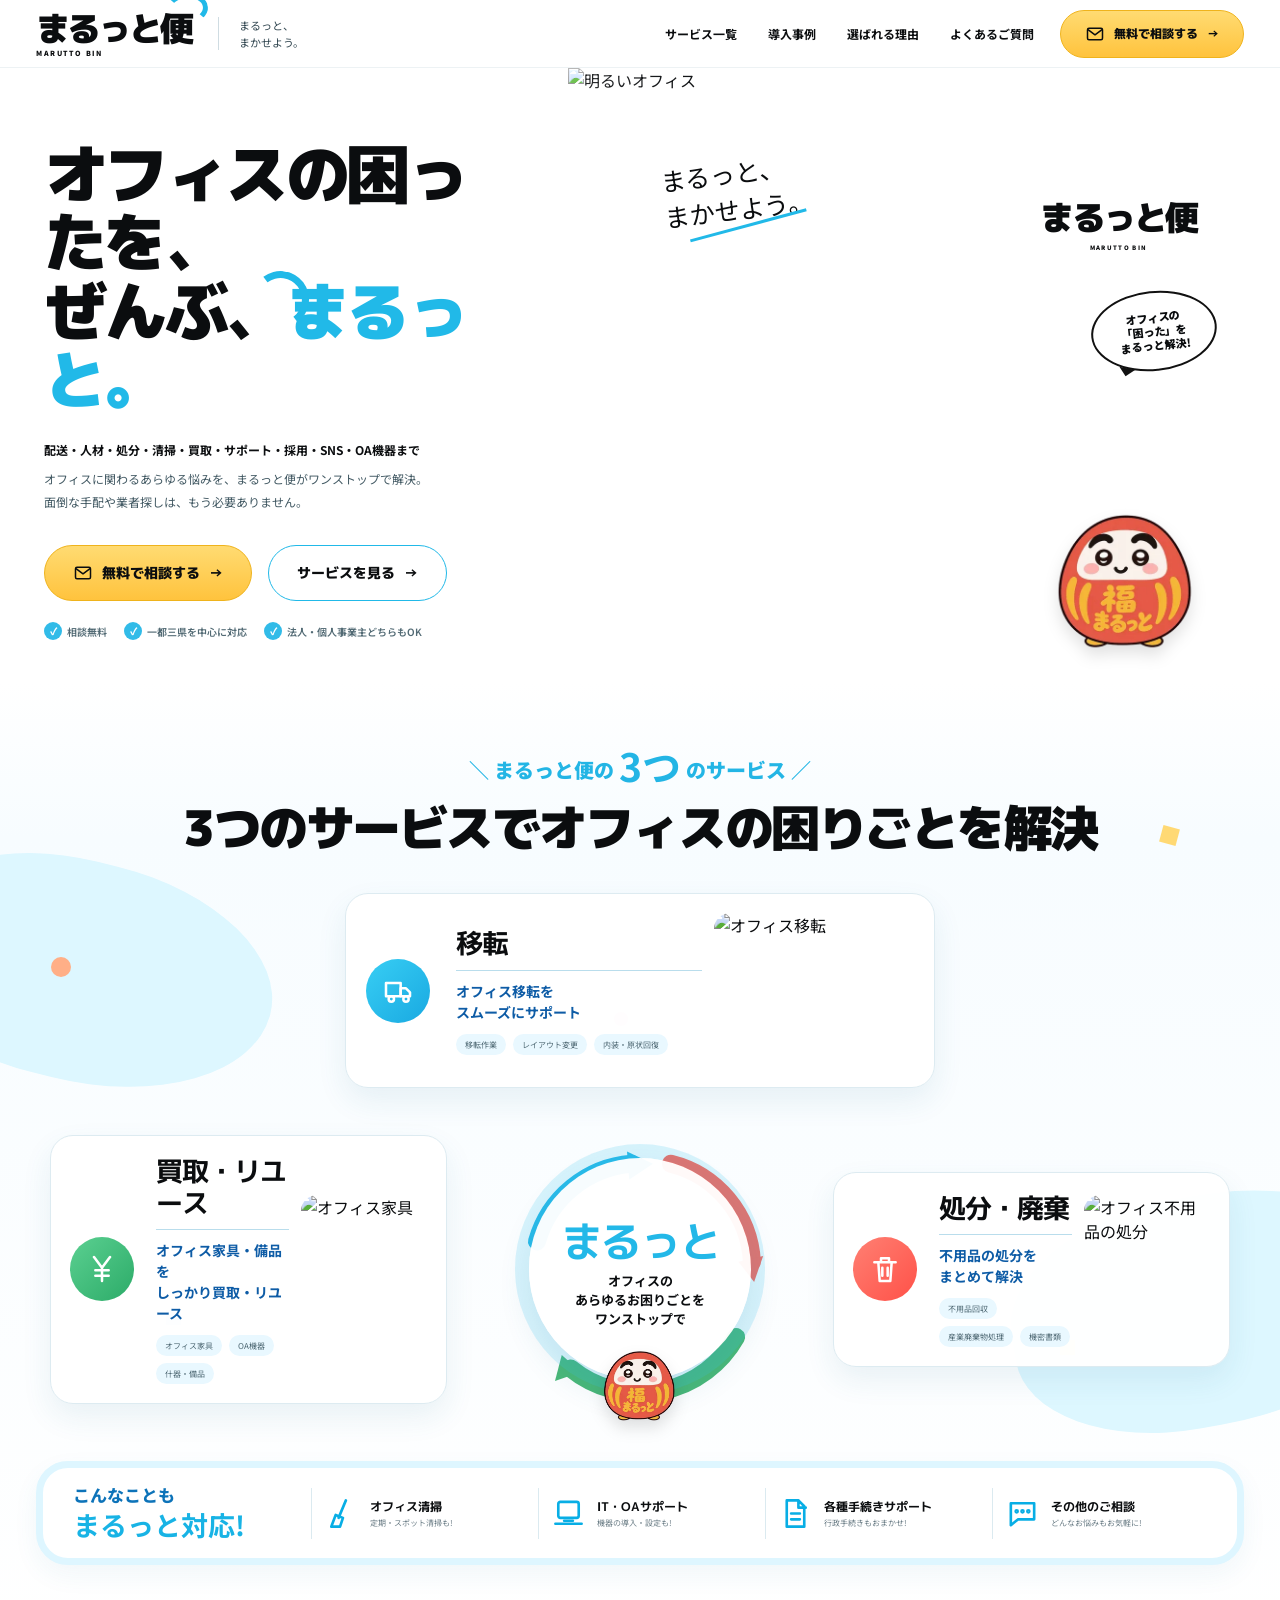
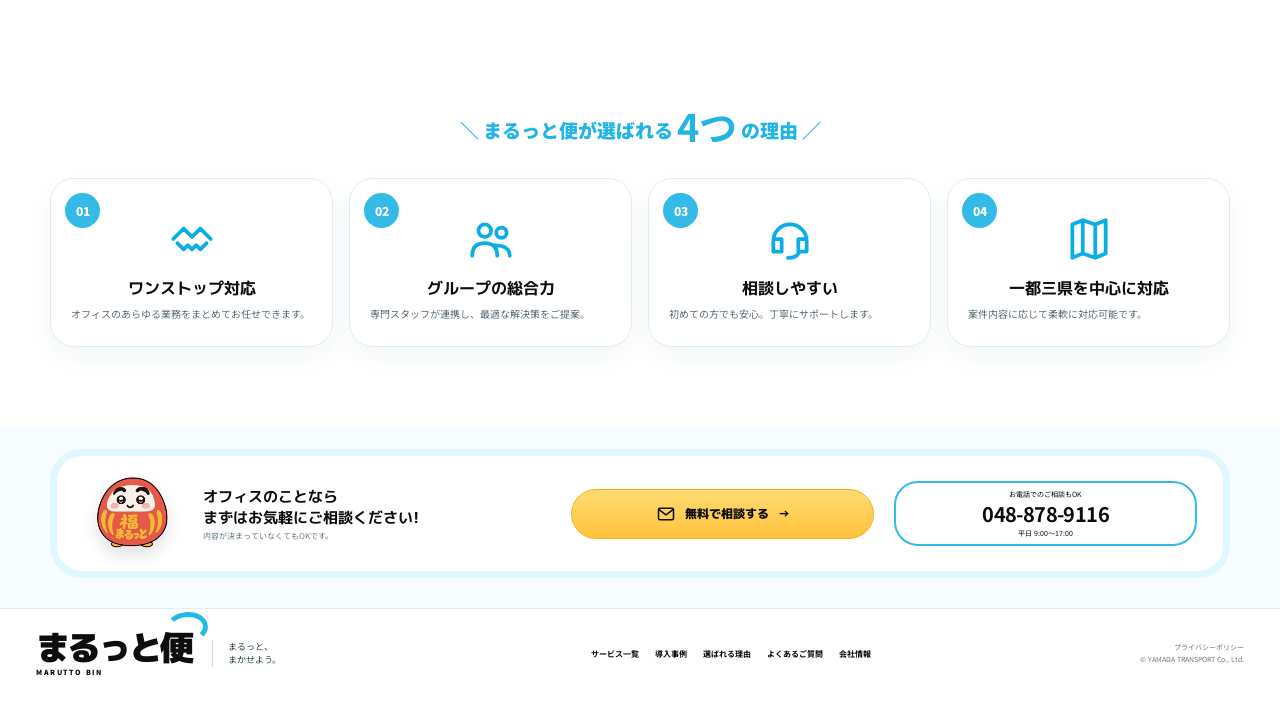
==== commit 1778f927: "Match homepage vertical structure to approved reference" ====
--- a/index.html
+++ b/index.html
@@ -35,9 +35,9 @@
     <div class="tagline">まるっと、<br>まかせよう。</div>
     <nav class="nav">
       <a href="#services">サービス一覧</a>
-      <a href="#cases">導入事例</a>
+      <a href="works.html">導入事例</a>
       <a href="#reasons">選ばれる理由</a>
-      <a href="#faq">よくあるご質問</a>
+      <a href="faq.html">よくあるご質問</a>
     </nav>
     <a class="cta cta-head" href="contact.html"><svg><use href="#ico-mail"/></svg>無料で相談する <b>→</b></a>
   </div>
@@ -132,23 +132,6 @@
   </div>
 </section>
 
-<section class="cases" id="cases">
-  <div class="wrap case-grid">
-    <div><span>CASE / SUPPORT</span><h2>「どこに頼めばいい？」を、<br>なくしていく。</h2><p>移転担当者さまの負担を減らすため、必要な作業を整理し、まとめてご提案します。</p></div>
-    <ul><li>移転と同時に不用品を整理したい</li><li>売れる家具は買い取ってほしい</li><li>OA機器やネットワークもまとめたい</li><li>退去日までに原状回復まで終わらせたい</li></ul>
-  </div>
-</section>
-
-<section class="faq" id="faq">
-  <div class="wrap faq-grid">
-    <div><span>FAQ</span><h2>よくあるご質問</h2><p>内容がまだ固まっていなくても大丈夫です。</p></div>
-    <div>
-      <details open><summary>移転と処分・買取をまとめて依頼できますか？</summary><p>はい。ひとつの窓口でまとめてご相談いただけます。</p></details>
-      <details><summary>オフィス家具1点だけでも相談できますか？</summary><p>案件規模にかかわらずご相談可能です。</p></details>
-      <details><summary>日程や数量が決まっていなくても大丈夫ですか？</summary><p>問題ありません。現状から必要な作業を一緒に整理します。</p></details>
-    </div>
-  </div>
-</section>
 
 <section class="bottom-contact">
   <div class="contact-box">
@@ -164,7 +147,7 @@
   <div class="footer">
     <a class="logo" href="#top"><span class="logo-main">まるっと<span>便</span></span><span class="logo-en">MARUTTO BIN</span></a>
     <div class="tagline">まるっと、<br>まかせよう。</div>
-    <nav><a href="#services">サービス一覧</a><a href="#cases">導入事例</a><a href="#reasons">選ばれる理由</a><a href="#faq">よくあるご質問</a><a href="company.html">会社情報</a></nav>
+    <nav><a href="#services">サービス一覧</a><a href="works.html">導入事例</a><a href="#reasons">選ばれる理由</a><a href="faq.html">よくあるご質問</a><a href="company.html">会社情報</a></nav>
     <div class="legal"><a href="privacy.html">プライバシーポリシー</a><span>© YAMADA TRANSPORT Co., Ltd.</span></div>
   </div>
 </footer>
--- a/real-home.css
+++ b/real-home.css
@@ -0,0 +1,313 @@
+:root{
+  --ink:#0b0d0f;--blue:#21b9e8;--blue2:#0d75bd;--pale:#edfaff;--yellow:#ffc83f;
+  --green:#43bb79;--red:#ff6258;--line:#d8ecf4;--max:941px
+}
+*{box-sizing:border-box}
+html{scroll-behavior:smooth}
+body{margin:0;color:var(--ink);background:#fff;font-family:'Noto Sans JP',sans-serif;-webkit-font-smoothing:antialiased}
+a{color:inherit;text-decoration:none}
+img{display:block;max-width:100%}
+svg{fill:none;stroke:currentColor;stroke-width:1.8;stroke-linecap:round;stroke-linejoin:round}
+.defs{position:absolute;width:0;height:0;overflow:hidden}
+.wrap{width:min(var(--max),calc(100% - 30px));margin:auto}
+
+/* header */
+.site-header{height:68px;position:sticky;top:0;z-index:50;background:rgba(255,255,255,.985);border-bottom:1px solid #edf2f4}
+.header{width:min(var(--max),calc(100% - 30px));height:100%;margin:auto;display:flex;align-items:center;gap:18px}
+.logo{display:flex;flex-direction:column;line-height:1}
+.logo-main{font-family:'M PLUS 1p',sans-serif;font-size:29px;font-weight:900;letter-spacing:-.085em;white-space:nowrap}
+.logo-main>span{position:relative}
+.logo-main>span:after{content:'';position:absolute;width:32px;height:21px;border:5px solid var(--blue);border-left-color:transparent;border-bottom-color:transparent;border-radius:50%;right:-16px;top:-11px;transform:rotate(-5deg)}
+.logo-en{font-size:7px;font-weight:900;letter-spacing:.23em;margin-top:5px}
+.tagline{border-left:1px solid #cfdce2;padding-left:17px;font-size:10px;line-height:1.5;color:#314650;white-space:nowrap}
+.nav{display:flex;gap:22px;margin-left:auto;font-size:11px;font-weight:700}
+.nav a{white-space:nowrap}
+.cta{display:inline-flex;align-items:center;justify-content:center;gap:9px;background:linear-gradient(#ffdb72,#ffc33d);border:1px solid #efb31c;border-radius:999px;min-height:50px;padding:0 22px;font-family:'M PLUS 1p',sans-serif;font-weight:800;font-size:12px}
+.cta svg{width:20px;height:20px}
+.cta-head{min-height:44px;padding:0 18px;font-size:11px}
+
+/* hero */
+.hero{overflow:hidden;background:#fff}
+.hero-inner{width:min(var(--max),calc(100% - 30px));margin:auto;display:grid;grid-template-columns:47% 53%;min-height:455px}
+.hero-copy{padding:51px 22px 30px 2px}
+.hero h1{margin:0 0 20px;font-family:'M PLUS 1p',sans-serif;font-size:50px;line-height:1.08;letter-spacing:-.055em;font-weight:900}
+.hero h1 em{font-style:normal;color:var(--blue);position:relative}
+.hero h1 em:after{content:'';position:absolute;width:43px;height:43px;border:7px solid var(--blue);border-left-color:transparent;border-bottom-color:transparent;border-radius:50%;right:-23px;top:5px;transform:rotate(8deg)}
+.hero-mini{font-size:10px;font-weight:700;margin:0 0 7px}
+.hero-text{font-size:10.5px;line-height:1.85;color:#425963;margin:0}
+.hero-btns{display:flex;gap:13px;margin:24px 0 17px}
+.cta-white{background:#fff;border-color:var(--blue);min-width:150px}
+.trust{display:flex;gap:12px;flex-wrap:wrap;color:#526a74;font-size:9px;font-weight:600}
+.trust span:before{content:'✓';display:inline-grid;place-items:center;width:18px;height:18px;border-radius:50%;background:#31bbe8;color:#fff;font-weight:900;margin-right:5px}
+.hero-photo-wrap{position:relative;min-height:455px}
+.hero-photo{width:100%;height:100%;object-fit:cover;object-position:center;border-bottom-left-radius:55px;filter:brightness(1.08) saturate(.97)}
+.hero-photo-wrap:after{content:'';position:absolute;inset:0;background:linear-gradient(90deg,rgba(255,255,255,.1),transparent 25%);pointer-events:none;border-bottom-left-radius:55px}
+.handwrite{position:absolute;left:14%;top:64px;font-size:20px;line-height:1.45;transform:rotate(-7deg);z-index:2}
+.handwrite:after{content:'';position:absolute;width:120px;height:3px;background:var(--blue);left:22px;bottom:-1px;transform:rotate(-8deg)}
+.wall-logo{position:absolute;right:8%;top:100px;z-index:2;text-align:center}
+.wall-logo b{font-family:'M PLUS 1p',sans-serif;font-size:28px;font-weight:900;letter-spacing:-.08em}
+.wall-logo small{display:block;font-size:6px;font-weight:900;letter-spacing:.22em}
+.bubble{position:absolute;right:5%;top:178px;z-index:2;width:108px;background:#fff;border:2px solid #111;border-radius:50%;padding:14px 9px;text-align:center;font-size:9.5px;line-height:1.28;font-weight:900;transform:rotate(-6deg)}
+.bubble:after{content:'';position:absolute;left:20px;bottom:-12px;border:8px solid transparent;border-top-color:#111;transform:rotate(18deg)}
+.daruma{filter:drop-shadow(0 8px 8px rgba(0,0,0,.12))}
+.hero-daruma{position:absolute;width:126px;right:7%;bottom:18px;z-index:3}
+
+/* services */
+.services{position:relative;overflow:hidden;padding:38px 0 68px;background:linear-gradient(180deg,#fff,#f7fcff 16%,#fff 100%)}
+.services:before,.services:after{content:'';position:absolute;background:#ddf7ff;border-radius:49% 51% 55% 45%}
+.services:before{width:380px;height:220px;left:-105px;top:180px;transform:rotate(14deg)}
+.services:after{width:400px;height:230px;right:-130px;bottom:230px;transform:rotate(-10deg)}
+.deco{position:absolute;z-index:1}
+.d1{width:20px;height:20px;border-radius:50%;background:#ffaf87;left:4%;top:275px}
+.d2{width:17px;height:17px;background:#ffd974;right:8%;top:145px;transform:rotate(15deg)}
+.d3{width:15px;height:15px;background:#8fc8ff;left:13%;bottom:330px}
+.d4{width:15px;height:15px;background:#ffe77e;right:16%;bottom:300px}
+.d5{width:14px;height:14px;border-radius:50%;background:#f3a1ce;left:48%;top:330px}
+.section-head{text-align:center;position:relative;z-index:2}
+.section-head p{margin:0;color:#23b5e5;font-size:16px;font-weight:900}
+.section-head p strong{font-size:31px;vertical-align:-4px}
+.section-head h2{font-family:'M PLUS 1p',sans-serif;font-size:39px;line-height:1.2;letter-spacing:-.05em;margin:3px 0 24px;font-weight:900}
+.service-layout{position:relative;z-index:2;max-width:850px;margin:auto}
+.svc{background:rgba(255,255,255,.98);border:1px solid #ddebf1;border-radius:23px;box-shadow:0 13px 30px rgba(38,108,142,.09);display:grid;align-items:center;overflow:hidden}
+.svc-move{width:465px;margin:0 auto 6px;grid-template-columns:62px 1fr 156px;padding:14px}
+.svc-move>img{width:156px;height:124px;object-fit:cover;border-radius:16px}
+.service-row{display:grid;grid-template-columns:1fr 250px 1fr;gap:15px;align-items:center}
+.svc-side{grid-template-columns:58px 1fr 92px;padding:13px}
+.svc-side>img{width:92px;height:112px;object-fit:cover;border-radius:16px}
+.svc-icon{width:52px;height:52px;border-radius:50%;display:grid;place-items:center;color:#fff}
+.svc-icon svg{width:27px;height:27px;stroke-width:1.9}
+.svc-icon.blue{background:linear-gradient(135deg,#38cef4,#19a9e1)}
+.svc-icon.green{background:linear-gradient(135deg,#5bd091,#2cab68)}
+.svc-icon.red{background:linear-gradient(135deg,#ff8073,#ff5148)}
+.svc-copy{padding:0 8px}
+.svc-copy h3{font-family:'M PLUS 1p',sans-serif;font-size:22px;line-height:1.2;letter-spacing:-.04em;margin:0 0 8px;border-bottom:1px solid #b9ddec;padding-bottom:8px}
+.svc-copy p{margin:0;color:#0e5ca6;font-size:12px;line-height:1.5;font-weight:700}
+.pills{display:flex;gap:5px;flex-wrap:wrap;margin-top:8px}
+.pills span{background:#e9f8ff;color:#506a75;border-radius:999px;padding:4px 7px;font-size:7px}
+.cycle{position:relative;height:265px;display:grid;place-items:center}
+.cycle-arrows{position:absolute;width:260px;height:260px;overflow:visible}
+.arr{fill:none;stroke-width:16;stroke-linecap:round}
+.blue-line{stroke:#27b9e8}.blue-fill{fill:#27b9e8;stroke:none}
+.red-line{stroke:#ff6559}.red-fill{fill:#ff6559;stroke:none}
+.green-line{stroke:#49b879}.green-fill{fill:#49b879;stroke:none}
+.cycle-disc{width:188px;height:188px;border-radius:50%;background:rgba(255,255,255,.96);box-shadow:0 0 0 14px rgba(52,193,235,.18),0 14px 32px rgba(38,108,142,.12);display:flex;flex-direction:column;align-items:center;justify-content:center;text-align:center;z-index:2}
+.cycle-disc strong{font-family:'M PLUS 1p',sans-serif;color:#23b8e8;font-size:35px;letter-spacing:-.055em}
+.cycle-disc span{font-size:11px;line-height:1.45;font-weight:700}
+.cycle-daruma{position:absolute;width:70px;bottom:5px;z-index:3}
+
+.support-strip{position:relative;z-index:2;max-width:875px;margin:18px auto 0;display:grid;grid-template-columns:1.05fr repeat(4,1fr);align-items:center;background:#fff;border:6px solid #def6ff;border-radius:28px;padding:12px 14px;box-shadow:0 10px 26px rgba(42,116,150,.06)}
+.support-title{color:#0d73b9;font-size:14px;line-height:1.3;font-weight:800;padding-left:8px}
+.support-title strong{color:#18b3e5;font-size:22px}
+.support-cell{display:flex;gap:8px;align-items:center;border-left:1px solid #dbeaf0;padding:5px 8px}
+.support-cell svg{width:29px;height:29px;color:#08aee5;flex:0 0 auto}
+.support-cell b{display:block;font-family:'M PLUS 1p',sans-serif;font-size:10px}
+.support-cell span{display:block;color:#6c7e87;font-size:7px;margin-top:1px}
+
+/* reasons */
+.reasons{padding:32px 0 62px;background:#fff}
+.reason-heading{text-align:center;color:#22b4e5;font-size:16px;font-weight:900;margin-bottom:18px}
+.reason-heading strong{font-size:31px;vertical-align:-4px}
+.reason-grid{display:grid;grid-template-columns:repeat(4,1fr);gap:10px;max-width:850px;margin:auto}
+.reason-grid article{position:relative;text-align:center;border:1px solid #e0edf2;background:#fff;border-radius:20px;padding:16px 14px 18px;box-shadow:0 10px 25px rgba(31,102,136,.055)}
+.reason-grid .no{position:absolute;left:14px;top:14px;display:grid;place-items:center;width:30px;height:30px;border-radius:50%;background:#33bae7;color:#fff;font-size:11px;font-weight:900}
+.reason-grid svg{width:42px;height:42px;color:#0aaee5;margin:10px auto 2px}
+.reason-grid h3{font-family:'M PLUS 1p',sans-serif;font-size:13px;margin:6px 0 6px}
+.reason-grid p{margin:0;text-align:left;font-size:8px;line-height:1.65;color:#5b6e77}
+
+/* secondary */
+.cases{padding:58px 0;background:linear-gradient(135deg,#effaff,#fff 62%)}
+.case-grid{display:grid;grid-template-columns:1.05fr .95fr;gap:58px;align-items:center}
+.case-grid>div>span,.faq-grid>div>span{font-size:9px;font-weight:900;color:#1aa9da;letter-spacing:.15em}
+.case-grid h2,.faq-grid h2{font-family:'M PLUS 1p',sans-serif;letter-spacing:-.045em}
+.case-grid h2{font-size:32px;line-height:1.35;margin:8px 0 12px}
+.case-grid p{font-size:10px;color:#5b6e77}
+.case-grid ul{list-style:none;padding:0;margin:0;border-top:1px solid #d6e7ed}
+.case-grid li{padding:13px 0;border-bottom:1px solid #d6e7ed;font-size:11px;font-weight:700}
+.case-grid li:before{content:'✓';display:inline-grid;place-items:center;width:18px;height:18px;border-radius:50%;background:#2bbce9;color:#fff;font-size:9px;margin-right:8px}
+
+.faq{padding:60px 0}
+.faq-grid{display:grid;grid-template-columns:250px 1fr;gap:55px}
+.faq-grid h2{font-size:31px;margin:5px 0 6px}
+.faq-grid>div>p{font-size:10px;color:#6a7b83}
+details{border-bottom:1px solid #d8e6ec;padding:15px 0}
+summary{cursor:pointer;list-style:none;position:relative;padding-right:30px;font-size:11px;font-weight:800}
+summary:after{content:'＋';position:absolute;right:0;top:-5px;color:#20b1df;font-size:20px}
+details[open] summary:after{content:'−'}
+details p{font-size:10px;color:#5b6e77;margin:8px 0 0}
+
+.bottom-contact{padding:22px 0 30px;background:#f6fcff}
+.contact-box{width:min(880px,calc(100% - 30px));margin:auto;display:grid;grid-template-columns:80px 1.1fr 1fr 1fr;gap:14px;align-items:center;background:#fff;border:6px solid #dff7ff;border-radius:28px;padding:14px 20px}
+.contact-box>.daruma{width:68px;margin:auto}
+.contact-copy b{display:block;font-family:'M PLUS 1p',sans-serif;font-size:13px;line-height:1.4}
+.contact-copy small{display:block;font-size:7.5px;color:#6b7d85;margin-top:2px}
+.phone{border:2px solid #32bae8;border-radius:24px;padding:6px 13px;text-align:center}
+.phone span,.phone small{display:block;font-size:7px}
+.phone strong{display:block;font-size:17px;letter-spacing:-.03em}
+
+footer{border-top:1px solid #e4eef2;background:#fff;padding:21px 0 26px}
+.footer{width:min(var(--max),calc(100% - 30px));margin:auto;display:grid;grid-template-columns:auto 110px 1fr auto;gap:20px;align-items:center}
+.footer>.tagline{font-size:9px;padding-left:15px}
+.footer nav{display:flex;justify-content:center;gap:16px;flex-wrap:wrap;font-size:8px;font-weight:700}
+.legal{text-align:right;color:#6b7b82;font-size:7px}
+.legal a,.legal span{display:block;margin:2px 0}
+
+/* responsive */
+@media(max-width:760px){
+  .site-header{height:64px}.header{width:calc(100% - 22px)}.nav,.tagline,.cta-head{display:none}
+  .logo-main{font-size:24px}
+  .hero-inner{width:calc(100% - 26px);grid-template-columns:1fr}
+  .hero-copy{padding:34px 0 22px}.hero h1{font-size:41px}.hero-mini{font-size:9px}.hero-text{font-size:10px}
+  .hero-btns{flex-direction:column}.hero-btns .cta{width:100%}
+  .trust{display:grid;grid-template-columns:1fr 1fr;gap:7px}
+  .hero-photo-wrap{min-height:315px}.hero-photo{height:315px;border-radius:22px}.handwrite{display:none}.bubble{display:none}.wall-logo{top:24px;right:5%}.hero-daruma{width:96px;bottom:10px}
+  .wrap{width:calc(100% - 26px)}
+  .section-head p{font-size:14px}.section-head h2{font-size:29px}.section-head p strong{font-size:27px}
+  .svc-move{width:100%;grid-template-columns:56px 1fr 106px}.svc-move>img{width:106px;height:112px}
+  .service-row{display:flex;flex-direction:column;gap:16px}.svc-side{width:100%;grid-template-columns:56px 1fr 96px}.svc-side>img{width:96px;height:108px}.cycle{height:255px;width:270px}.pills{display:none}
+  .support-strip{grid-template-columns:1fr;padding:12px;border-width:5px}.support-title{text-align:center}.support-cell{border-left:0;border-top:1px solid #dbeaf0;padding:10px}
+  .reason-grid{grid-template-columns:1fr}.case-grid,.faq-grid{grid-template-columns:1fr;gap:24px}
+  .contact-box{grid-template-columns:65px 1fr;padding:13px;border-width:5px}.contact-box>.cta,.phone{grid-column:1/-1}
+  .footer{grid-template-columns:1fr;text-align:center}.footer .logo{justify-self:center}.footer>.tagline{display:none}.legal{text-align:center}
+}
+
+
+/* Wide desktop composition — use the browser, don't shrink the reference into the center */
+@media (min-width:1021px){
+  :root{--max:1340px}
+
+  .header{
+    width:min(1420px,calc(100% - 72px));
+    gap:26px;
+  }
+  .logo-main{font-size:34px}
+  .tagline{font-size:11px;padding-left:20px}
+  .nav{gap:31px;font-size:12px}
+  .cta-head{min-height:48px;padding:0 24px;font-size:12px}
+
+  .hero-inner{
+    width:min(1420px,calc(100% - 72px));
+    grid-template-columns:44% 56%;
+    min-height:590px;
+  }
+  .hero-copy{
+    padding:72px 54px 42px 8px;
+  }
+  .hero h1{
+    font-size:64px;
+    line-height:1.07;
+    margin-bottom:27px;
+  }
+  .hero-mini{font-size:12px;margin-bottom:9px}
+  .hero-text{font-size:12px;line-height:1.95}
+  .hero-btns{gap:16px;margin:31px 0 21px}
+  .hero-btns .cta{min-height:56px;padding:0 28px;font-size:14px}
+  .trust{gap:17px;font-size:10px}
+
+  .hero-photo-wrap{min-height:590px}
+  .hero-photo{border-bottom-left-radius:70px}
+  .handwrite{left:14%;top:86px;font-size:25px}
+  .wall-logo{right:7%;top:124px}
+  .wall-logo b{font-size:34px}
+  .bubble{right:4%;top:223px;width:126px;font-size:11px;padding:17px 10px}
+  .hero-daruma{width:154px;right:6%;bottom:24px}
+
+  .wrap{
+    width:min(1340px,calc(100% - 72px));
+  }
+
+  .services{
+    padding:55px 0 90px;
+  }
+  .section-head p{font-size:20px}
+  .section-head p strong{font-size:39px}
+  .section-head h2{
+    font-size:49px;
+    margin:6px 0 36px;
+  }
+
+  .service-layout{max-width:1180px}
+  .svc-move{
+    width:590px;
+    grid-template-columns:78px 1fr 200px;
+    padding:19px 20px;
+    margin-bottom:16px;
+  }
+  .svc-move>img{width:200px;height:155px}
+  .service-row{
+    grid-template-columns:1fr 330px 1fr;
+    gap:28px;
+  }
+  .svc-side{
+    grid-template-columns:74px 1fr 126px;
+    padding:19px;
+  }
+  .svc-side>img{width:126px;height:148px}
+  .svc-icon{width:64px;height:64px}
+  .svc-icon svg{width:32px;height:32px}
+  .svc-copy{padding:0 12px}
+  .svc-copy h3{font-size:27px;padding-bottom:10px;margin-bottom:10px}
+  .svc-copy p{font-size:14px}
+  .pills{gap:7px;margin-top:11px}
+  .pills span{font-size:8px;padding:5px 9px}
+
+  .cycle{height:330px}
+  .cycle-arrows{width:315px;height:315px}
+  .cycle-disc{width:222px;height:222px}
+  .cycle-disc strong{font-size:42px}
+  .cycle-disc span{font-size:13px}
+  .cycle-daruma{width:82px;bottom:8px}
+
+  .support-strip{
+    max-width:1210px;
+    margin-top:27px;
+    grid-template-columns:1.1fr repeat(4,1fr);
+    padding:16px 18px;
+    border-width:7px;
+    border-radius:32px;
+  }
+  .support-title{font-size:17px;padding-left:12px}
+  .support-title strong{font-size:27px}
+  .support-cell{padding:8px 12px;gap:11px}
+  .support-cell svg{width:35px;height:35px}
+  .support-cell b{font-size:12px}
+  .support-cell span{font-size:8px}
+
+  .reasons{padding:43px 0 80px}
+  .reason-heading{font-size:19px;margin-bottom:25px}
+  .reason-heading strong{font-size:38px}
+  .reason-grid{max-width:1180px;gap:16px}
+  .reason-grid article{padding:22px 20px 24px;border-radius:24px}
+  .reason-grid .no{width:35px;height:35px;font-size:12px}
+  .reason-grid svg{width:50px;height:50px;margin-top:13px}
+  .reason-grid h3{font-size:16px}
+  .reason-grid p{font-size:10px}
+
+  .case-grid,.faq-grid{
+    width:min(1240px,calc(100% - 72px));
+  }
+  .case-grid{gap:86px}
+  .case-grid h2{font-size:40px}
+  .case-grid p,.case-grid li{font-size:12px}
+
+  .faq-grid{grid-template-columns:330px 1fr;gap:80px}
+  .faq-grid h2{font-size:38px}
+  summary{font-size:13px}
+  details p{font-size:11px}
+
+  .contact-box{
+    width:min(1180px,calc(100% - 72px));
+    grid-template-columns:100px 1.15fr 1fr 1fr;
+    padding:18px 26px;
+    gap:20px;
+    border-width:7px;
+    border-radius:32px;
+  }
+  .contact-box>.daruma{width:82px}
+  .contact-copy b{font-size:15px}
+  .contact-copy small{font-size:8px}
+  .phone strong{font-size:20px}
+
+  .footer{
+    width:min(1340px,calc(100% - 72px));
+  }
+}
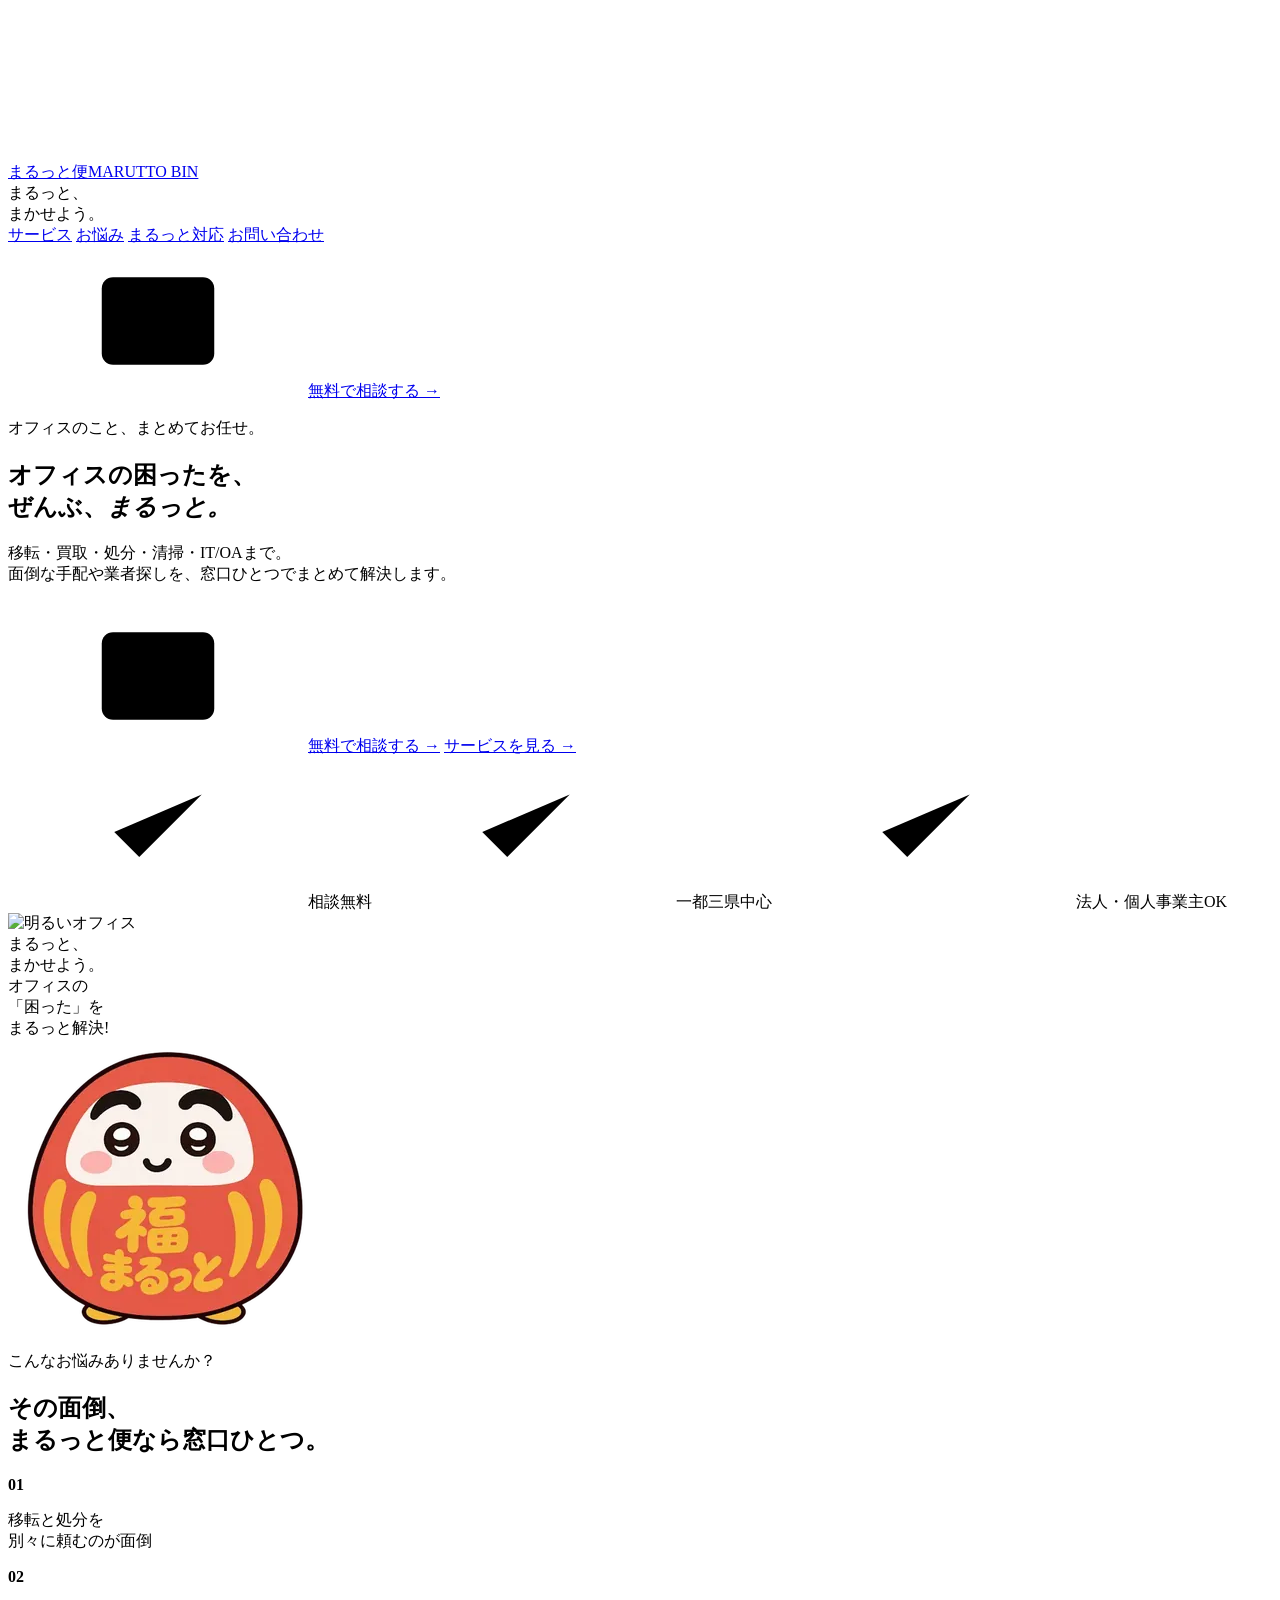
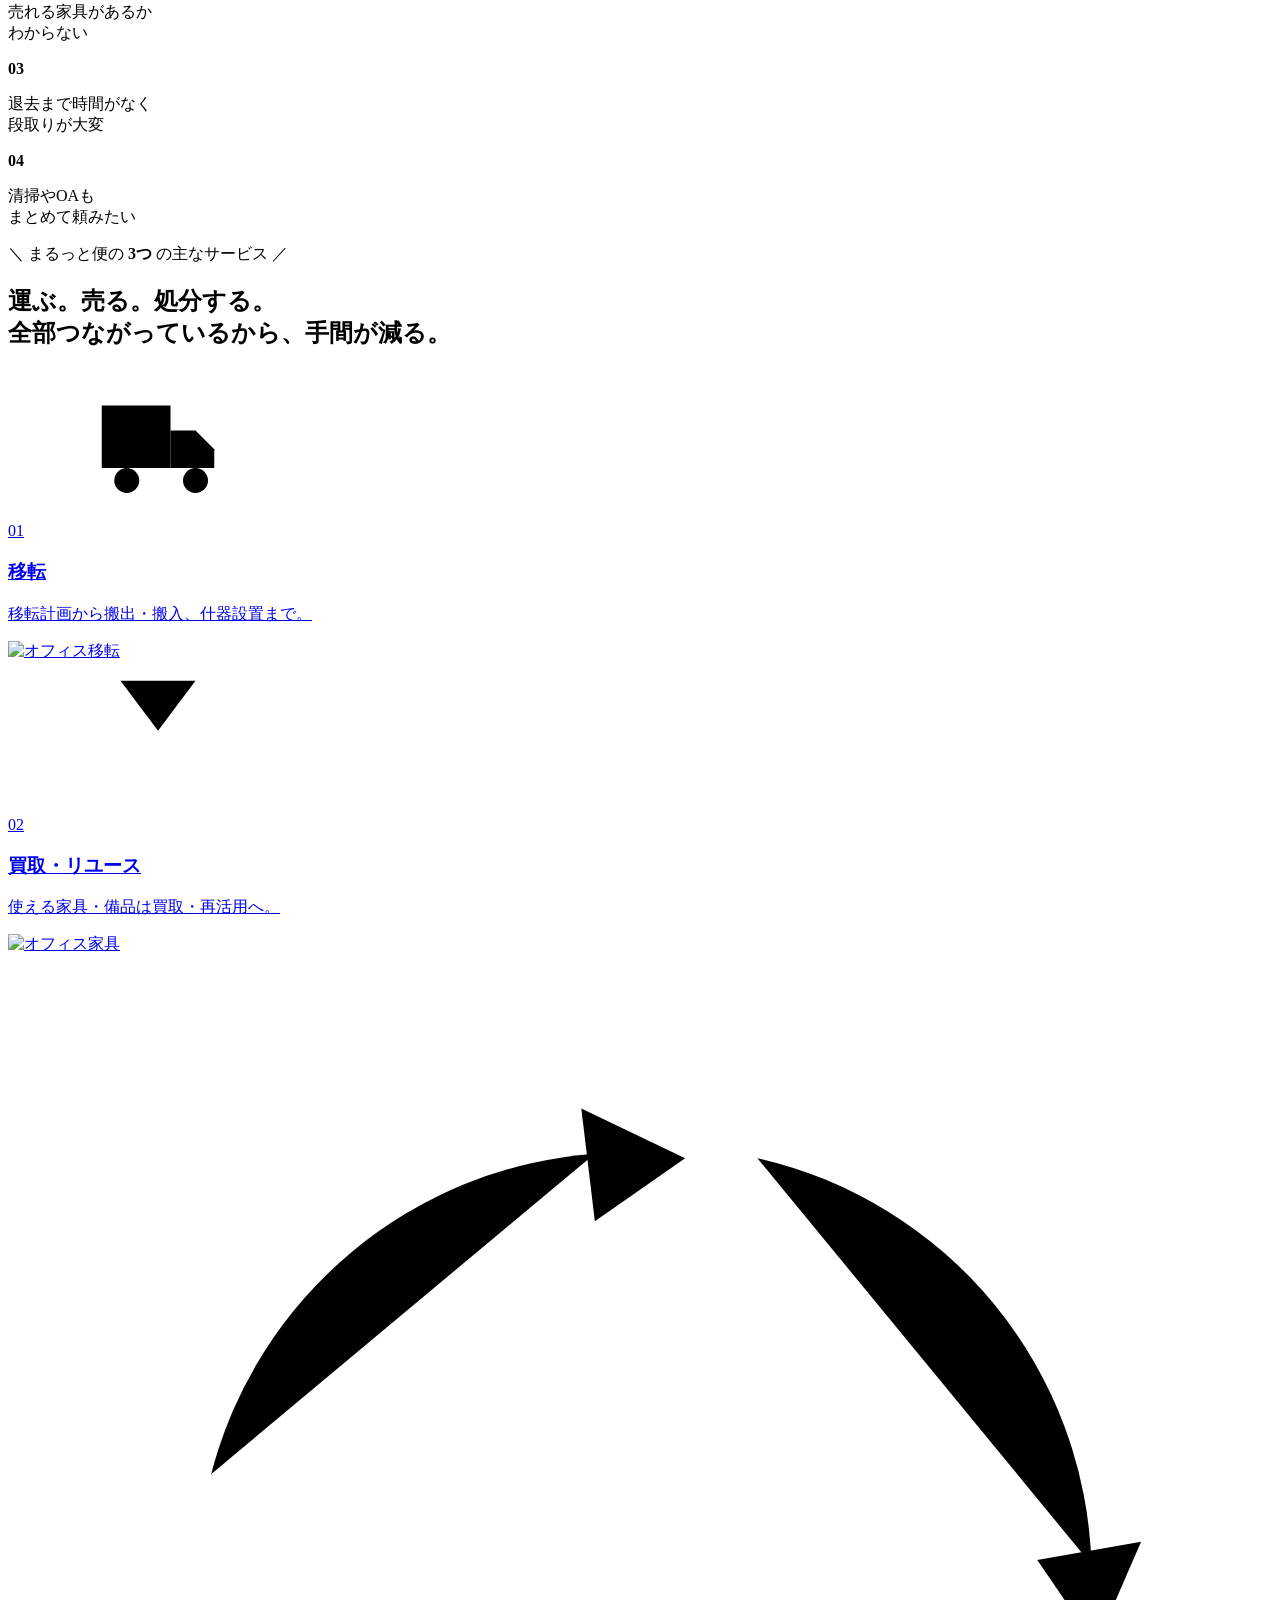
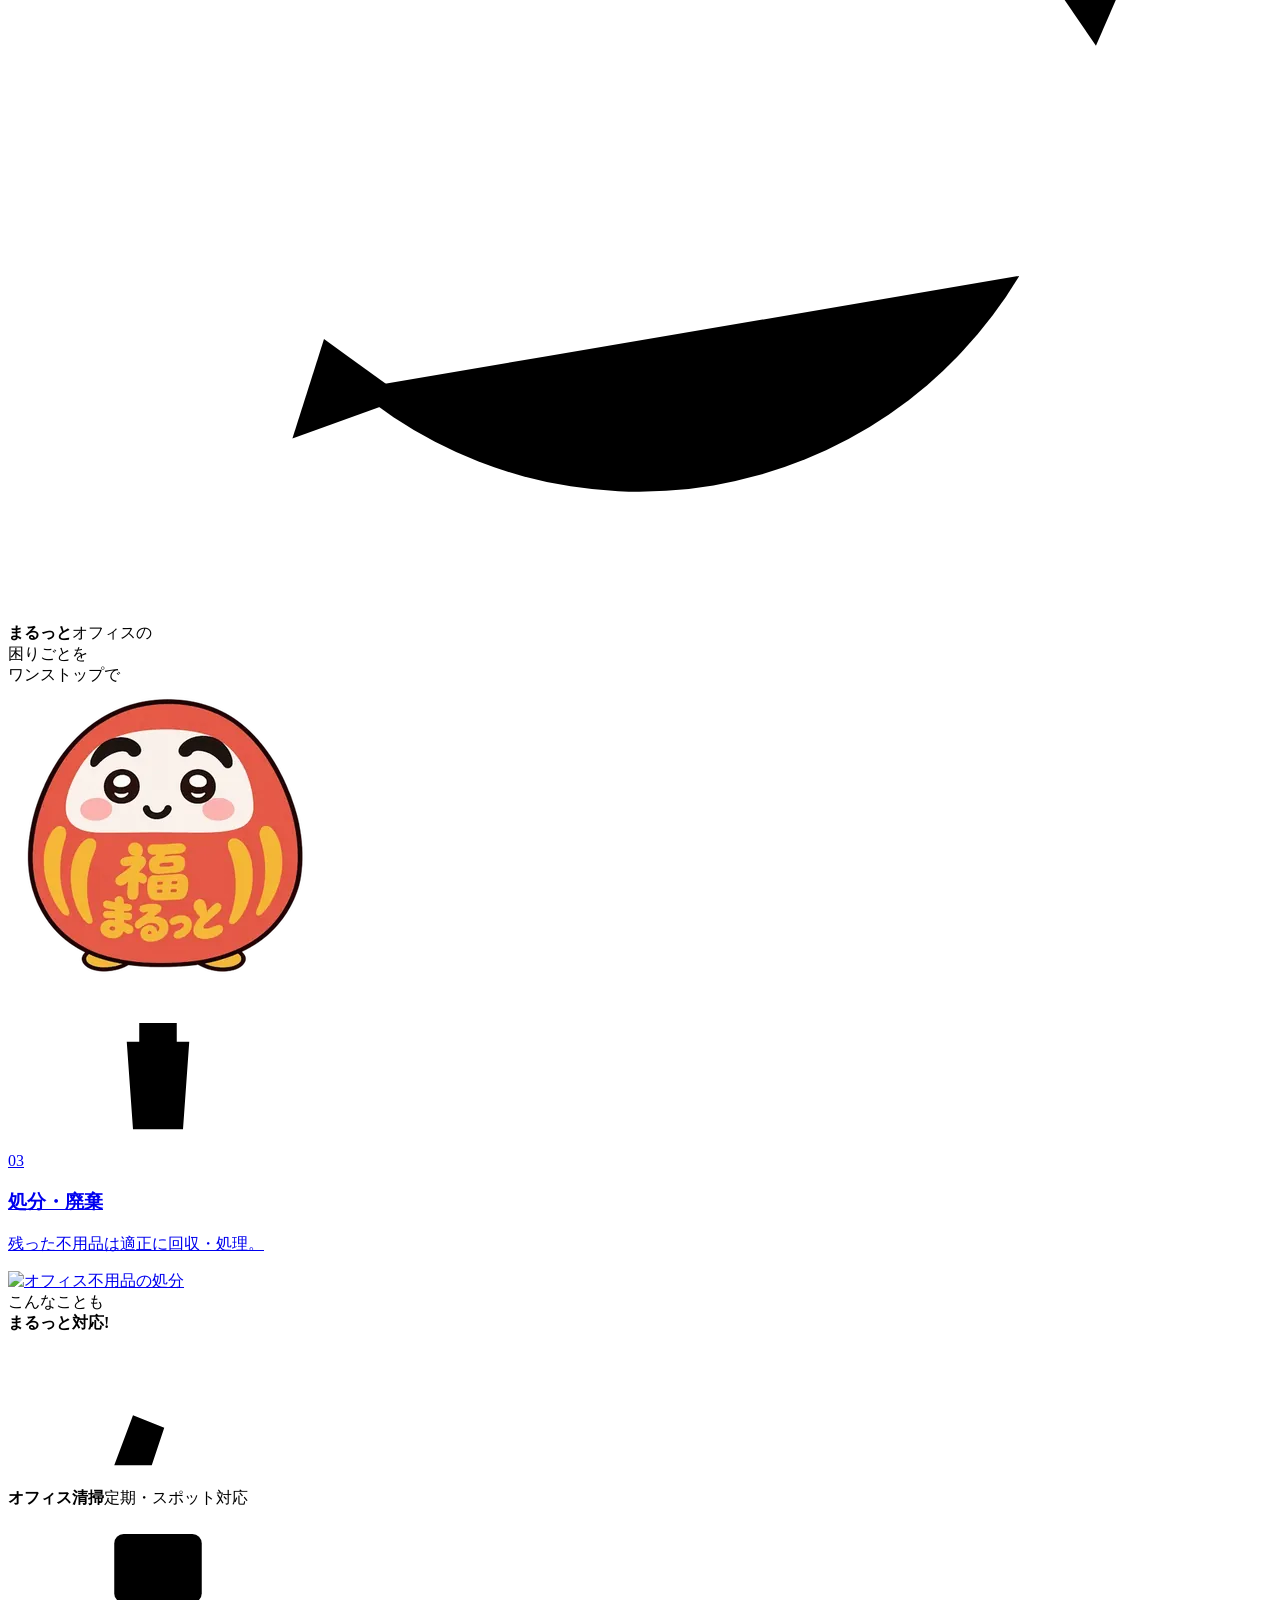
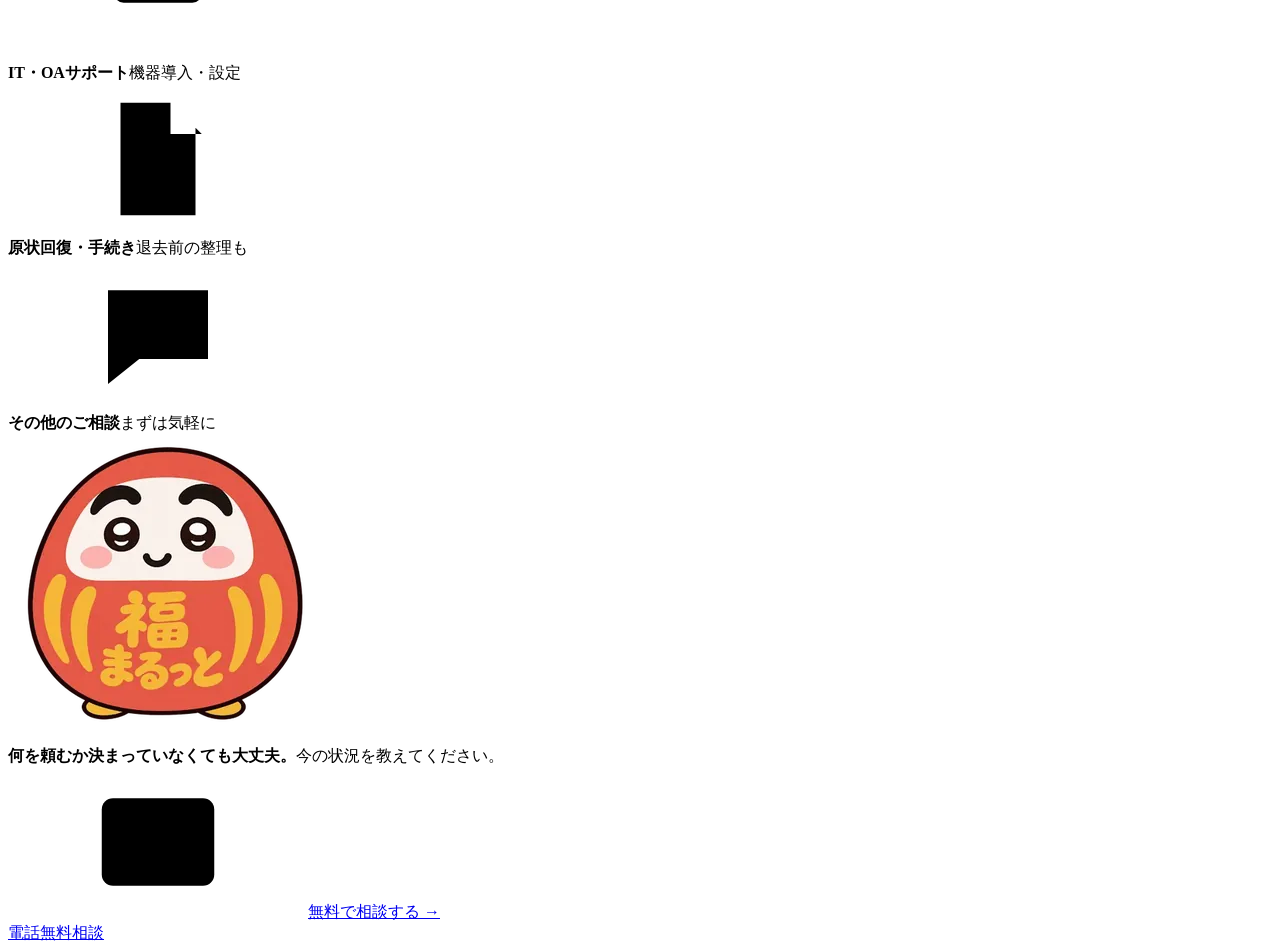
==== commit 1ead7041: "Build zero-base LP hero and conversion sections" ====
--- a/index.html
+++ b/index.html
@@ -2,154 +2,140 @@
 <html lang="ja">
 <head>
 <meta charset="utf-8">
-<meta name="viewport" content="width=device-width,initial-scale=1">
+<meta name="viewport" content="width=device-width,initial-scale=1,viewport-fit=cover">
 <title>まるっと便｜オフィスの困ったを、ぜんぶ、まるっと。</title>
-<meta name="description" content="オフィス移転・買取・リユース・処分・廃棄・清掃・IT/OAまで。オフィスの困りごとをワンストップで。">
+<meta name="description" content="オフィス移転・買取・処分・廃棄・清掃・IT/OAまで。オフィスの困りごとを窓口ひとつでまとめて相談できる、まるっと便。">
 <link rel="preconnect" href="https://fonts.googleapis.com">
 <link rel="preconnect" href="https://fonts.gstatic.com" crossorigin>
 <link href="https://fonts.googleapis.com/css2?family=M+PLUS+1p:wght@500;700;800;900&family=Noto+Sans+JP:wght@400;500;600;700;800;900&display=swap" rel="stylesheet">
-<link rel="stylesheet" href="real-home.css">
+<link rel="stylesheet" href="marutto-lp.css">
 </head>
 <body>
 <svg class="defs" aria-hidden="true">
-  <symbol id="ico-mail" viewBox="0 0 24 24"><rect x="3" y="5" width="18" height="14" rx="1.8"/><path d="m4 7 8 6 8-6"/></symbol>
-  <symbol id="ico-truck" viewBox="0 0 24 24"><path d="M3 6h11v10H3z"/><path d="M14 10h4l3 3v3h-7z"/><circle cx="7" cy="18" r="2"/><circle cx="18" cy="18" r="2"/></symbol>
-  <symbol id="ico-yen" viewBox="0 0 24 24"><path d="m6 3 6 8 6-8M12 11v10M7 13h10M7 17h10"/></symbol>
-  <symbol id="ico-trash" viewBox="0 0 24 24"><path d="M4 7h16M9 7V4h6v3M7 7l1 14h8l1-14M10 11v6M14 11v6"/></symbol>
-  <symbol id="ico-broom" viewBox="0 0 24 24"><path d="m15 3-5 12M8 13l5 2-2 6H5z"/></symbol>
-  <symbol id="ico-pc" viewBox="0 0 24 24"><rect x="5" y="4" width="14" height="11" rx="1.4"/><path d="M3 19h18M9 17h6"/></symbol>
-  <symbol id="ico-doc" viewBox="0 0 24 24"><path d="M6 3h8l4 4v14H6zM14 3v5h5M9 12h6M9 16h6"/></symbol>
-  <symbol id="ico-chat" viewBox="0 0 24 24"><path d="M4 5h16v11H9l-5 4z"/><circle cx="8" cy="10.5" r=".7"/><circle cx="12" cy="10.5" r=".7"/><circle cx="16" cy="10.5" r=".7"/></symbol>
-  <symbol id="ico-handshake" viewBox="0 0 24 24"><path d="m3 12 5-5 4 4 4-4 5 5M5 14l3 3 2-2 2 2 2-2 2 2 3-3"/></symbol>
-  <symbol id="ico-people" viewBox="0 0 24 24"><circle cx="9" cy="8" r="3"/><circle cx="17" cy="9" r="2.5"/><path d="M3 20c0-4 2-6 6-6s6 2 6 6M14 15c4 0 7 1.5 7 5"/></symbol>
-  <symbol id="ico-headset" viewBox="0 0 24 24"><path d="M4 13a8 8 0 0 1 16 0M4 13v5h4v-6H4M20 13v5h-4v-6h4M16 19c-1 2-3 2-5 2"/></symbol>
-  <symbol id="ico-map" viewBox="0 0 24 24"><path d="m4 5 5-2 6 2 5-2v16l-5 2-6-2-5 2zM9 3v16M15 5v16"/></symbol>
+<symbol id="i-mail" viewBox="0 0 24 24"><rect x="3" y="5" width="18" height="14" rx="1.8"/><path d="m4 7 8 6 8-6"/></symbol>
+<symbol id="i-check" viewBox="0 0 24 24"><path d="m5 12 4 4 10-10"/></symbol>
+<symbol id="i-truck" viewBox="0 0 24 24"><path d="M3 6h11v10H3z"/><path d="M14 10h4l3 3v3h-7z"/><circle cx="7" cy="18" r="2"/><circle cx="18" cy="18" r="2"/></symbol>
+<symbol id="i-yen" viewBox="0 0 24 24"><path d="m6 3 6 8 6-8M12 11v10M7 13h10M7 17h10"/></symbol>
+<symbol id="i-trash" viewBox="0 0 24 24"><path d="M4 7h16M9 7V4h6v3M7 7l1 14h8l1-14M10 11v6M14 11v6"/></symbol>
+<symbol id="i-broom" viewBox="0 0 24 24"><path d="m15 3-5 12M8 13l5 2-2 6H5z"/></symbol>
+<symbol id="i-pc" viewBox="0 0 24 24"><rect x="5" y="4" width="14" height="11" rx="1.5"/><path d="M3 19h18M9 17h6"/></symbol>
+<symbol id="i-doc" viewBox="0 0 24 24"><path d="M6 3h8l4 4v14H6zM14 3v5h5M9 12h6M9 16h6"/></symbol>
+<symbol id="i-chat" viewBox="0 0 24 24"><path d="M4 5h16v11H9l-5 4z"/><circle cx="8" cy="10.5" r=".7"/><circle cx="12" cy="10.5" r=".7"/><circle cx="16" cy="10.5" r=".7"/></symbol>
 </svg>
 
 <header class="site-header">
-  <div class="header">
-    <a class="logo" href="#top" aria-label="まるっと便 トップ">
-      <span class="logo-main">まるっと<span>便</span></span>
-      <span class="logo-en">MARUTTO BIN</span>
-    </a>
-    <div class="tagline">まるっと、<br>まかせよう。</div>
-    <nav class="nav">
-      <a href="#services">サービス一覧</a>
-      <a href="works.html">導入事例</a>
-      <a href="#reasons">選ばれる理由</a>
-      <a href="faq.html">よくあるご質問</a>
+  <div class="header-inner">
+    <a class="brand" href="#top"><span class="brand-main">まるっと<span>便</span></span><span class="brand-sub">MARUTTO BIN</span></a>
+    <div class="brand-tagline">まるっと、<br>まかせよう。</div>
+    <nav class="desktop-nav">
+      <a href="#services">サービス</a>
+      <a href="#problems">お悩み</a>
+      <a href="#support">まるっと対応</a>
+      <a href="contact.html">お問い合わせ</a>
     </nav>
-    <a class="cta cta-head" href="contact.html"><svg><use href="#ico-mail"/></svg>無料で相談する <b>→</b></a>
+    <a class="header-cta" href="contact.html"><svg><use href="#i-mail"/></svg>無料で相談する <b>→</b></a>
   </div>
 </header>
 
 <main id="top">
 <section class="hero">
+  <span class="decor decor-left"></span><span class="decor decor-dot"></span>
   <div class="hero-inner">
     <div class="hero-copy">
+      <p class="eyebrow">オフィスのこと、まとめてお任せ。</p>
       <h1>オフィスの困ったを、<br>ぜんぶ、<em>まるっと。</em></h1>
-      <p class="hero-mini">配送・人材・処分・清掃・買取・サポート・採用・SNS・OA機器まで</p>
-      <p class="hero-text">オフィスに関わるあらゆる悩みを、まるっと便がワンストップで解決。<br>面倒な手配や業者探しは、もう必要ありません。</p>
-      <div class="hero-btns">
-        <a class="cta" href="contact.html"><svg><use href="#ico-mail"/></svg>無料で相談する <b>→</b></a>
-        <a class="cta cta-white" href="#services">サービスを見る <b>→</b></a>
+      <p class="hero-lead">移転・買取・処分・清掃・IT/OAまで。<br>面倒な手配や業者探しを、窓口ひとつでまとめて解決します。</p>
+      <div class="hero-actions">
+        <a class="btn btn-main" href="contact.html"><svg><use href="#i-mail"/></svg>無料で相談する <b>→</b></a>
+        <a class="btn btn-sub" href="#services">サービスを見る <b>→</b></a>
       </div>
-      <div class="trust"><span>相談無料</span><span>一都三県を中心に対応</span><span>法人・個人事業主どちらもOK</span></div>
+      <div class="trust-row">
+        <span><svg><use href="#i-check"/></svg>相談無料</span>
+        <span><svg><use href="#i-check"/></svg>一都三県中心</span>
+        <span><svg><use href="#i-check"/></svg>法人・個人事業主OK</span>
+      </div>
     </div>
-
-    <div class="hero-photo-wrap">
-      <img class="hero-photo" src="https://images.unsplash.com/photo-1497366216548-37526070297c?auto=format&fit=crop&w=1200&q=90" alt="明るいオフィス">
-      <div class="handwrite">まるっと、<br>まかせよう。</div>
-      <div class="wall-logo"><b>まるっと便</b><small>MARUTTO BIN</small></div>
-      <div class="bubble">オフィスの<br>「困った」を<br>まるっと解決!</div>
-      <img class="daruma hero-daruma" src="assets/daruma-main.webp" alt="福をまるっと">
+    <div class="hero-visual">
+      <img class="hero-photo" src="https://images.unsplash.com/photo-1497366216548-37526070297c?auto=format&fit=crop&w=1400&q=90" alt="明るいオフィス">
+      <div class="hero-note">まるっと、<br>まかせよう。</div>
+      <div class="hero-bubble">オフィスの<br>「困った」を<br>まるっと解決!</div>
+      <img class="hero-daruma" src="assets/daruma-main.webp" alt="福をまるっと だるま">
     </div>
   </div>
 </section>
 
-<section class="services" id="services">
-  <i class="deco d1"></i><i class="deco d2"></i><i class="deco d3"></i><i class="deco d4"></i><i class="deco d5"></i>
-  <div class="wrap">
-    <div class="section-head">
-      <p>＼ まるっと便の <strong>3つ</strong> のサービス ／</p>
-      <h2>3つのサービスでオフィスの困りごとを解決</h2>
+<section class="problem-section" id="problems">
+  <div class="section-wrap">
+    <div class="problem-heading">
+      <span>こんなお悩みありませんか？</span>
+      <h2>その面倒、<br><strong>まるっと便なら窓口ひとつ。</strong></h2>
     </div>
-
-    <div class="service-layout">
-      <a class="svc svc-move" href="move.html">
-        <div class="svc-icon blue"><svg><use href="#ico-truck"/></svg></div>
-        <div class="svc-copy"><h3>移転</h3><p>オフィス移転を<br>スムーズにサポート</p><div class="pills"><span>移転作業</span><span>レイアウト変更</span><span>内装・原状回復</span></div></div>
-        <img src="https://images.unsplash.com/photo-1497366754035-f200968a6e72?auto=format&fit=crop&w=700&q=86" alt="オフィス移転">
-      </a>
-
-      <div class="service-row">
-        <a class="svc svc-side" href="reuse.html">
-          <div class="svc-icon green"><svg><use href="#ico-yen"/></svg></div>
-          <div class="svc-copy"><h3>買取・リユース</h3><p>オフィス家具・備品を<br>しっかり買取・リユース</p><div class="pills"><span>オフィス家具</span><span>OA機器</span><span>什器・備品</span></div></div>
-          <img src="https://images.unsplash.com/photo-1493666438817-866a91353ca9?auto=format&fit=crop&w=700&q=86" alt="オフィス家具">
-        </a>
-
-        <div class="cycle">
-          <svg class="cycle-arrows" viewBox="0 0 280 280" aria-hidden="true">
-            <path class="arr blue-line" d="M48 115 A95 95 0 0 1 132 46"/>
-            <polygon class="blue-fill" points="128,35 151,46 130,60"/>
-            <path class="arr red-line" d="M167 46 A95 95 0 0 1 239 133"/>
-            <polygon class="red-fill" points="249,128 241,151 227,133"/>
-            <path class="arr green-line" d="M225 200 A98 98 0 0 1 78 228"/>
-            <polygon class="green-fill" points="70,216 64,239 87,231"/>
-          </svg>
-          <div class="cycle-disc"><strong>まるっと</strong><span>オフィスの<br>あらゆるお困りごとを<br>ワンストップで</span></div>
-          <img class="daruma cycle-daruma" src="assets/daruma-main.webp" alt="">
-        </div>
-
-        <a class="svc svc-side" href="dispose.html">
-          <div class="svc-icon red"><svg><use href="#ico-trash"/></svg></div>
-          <div class="svc-copy"><h3>処分・廃棄</h3><p>不用品の処分を<br>まとめて解決</p><div class="pills"><span>不用品回収</span><span>産業廃棄物処理</span><span>機密書類</span></div></div>
-          <img src="https://images.unsplash.com/photo-1497366811353-6870744d04b2?auto=format&fit=crop&w=700&q=86" alt="オフィス不用品の処分">
-        </a>
-      </div>
-    </div>
-
-    <div class="support-strip">
-      <div class="support-title">こんなことも<br><strong>まるっと対応!</strong></div>
-      <div class="support-cell"><svg><use href="#ico-broom"/></svg><div><b>オフィス清掃</b><span>定期・スポット清掃も!</span></div></div>
-      <div class="support-cell"><svg><use href="#ico-pc"/></svg><div><b>IT・OAサポート</b><span>機器の導入・設定も!</span></div></div>
-      <div class="support-cell"><svg><use href="#ico-doc"/></svg><div><b>各種手続きサポート</b><span>行政手続きもおまかせ!</span></div></div>
-      <div class="support-cell"><svg><use href="#ico-chat"/></svg><div><b>その他のご相談</b><span>どんなお悩みもお気軽に!</span></div></div>
+    <div class="problem-grid">
+      <article><b>01</b><p>移転と処分を<br>別々に頼むのが面倒</p></article>
+      <article><b>02</b><p>売れる家具があるか<br>わからない</p></article>
+      <article><b>03</b><p>退去まで時間がなく<br>段取りが大変</p></article>
+      <article><b>04</b><p>清掃やOAも<br>まとめて頼みたい</p></article>
     </div>
   </div>
 </section>
 
-<section class="reasons" id="reasons">
-  <div class="wrap">
-    <div class="reason-heading">＼ まるっと便が選ばれる <strong>4つ</strong> の理由 ／</div>
-    <div class="reason-grid">
-      <article><span class="no">01</span><svg><use href="#ico-handshake"/></svg><h3>ワンストップ対応</h3><p>オフィスのあらゆる業務をまとめてお任せできます。</p></article>
-      <article><span class="no">02</span><svg><use href="#ico-people"/></svg><h3>グループの総合力</h3><p>専門スタッフが連携し、最適な解決策をご提案。</p></article>
-      <article><span class="no">03</span><svg><use href="#ico-headset"/></svg><h3>相談しやすい</h3><p>初めての方でも安心。丁寧にサポートします。</p></article>
-      <article><span class="no">04</span><svg><use href="#ico-map"/></svg><h3>一都三県を中心に対応</h3><p>案件内容に応じて柔軟に対応可能です。</p></article>
+<section class="services-section" id="services">
+  <span class="shape shape-a"></span><span class="shape shape-b"></span><span class="shape shape-c"></span>
+  <div class="section-wrap">
+    <div class="section-title">
+      <p>＼ まるっと便の <strong>3つ</strong> の主なサービス ／</p>
+      <h2>運ぶ。売る。処分する。<br>全部つながっているから、手間が減る。</h2>
+    </div>
+
+    <div class="service-loop">
+      <a class="service-card service-move" href="move.html">
+        <div class="service-icon blue"><svg><use href="#i-truck"/></svg></div>
+        <div class="service-body"><span>01</span><h3>移転</h3><p>移転計画から搬出・搬入、什器設置まで。</p></div>
+        <img src="https://images.unsplash.com/photo-1497366754035-f200968a6e72?auto=format&fit=crop&w=900&q=86" alt="オフィス移転">
+      </a>
+
+      <a class="service-card service-reuse" href="reuse.html">
+        <div class="service-icon green"><svg><use href="#i-yen"/></svg></div>
+        <div class="service-body"><span>02</span><h3>買取・リユース</h3><p>使える家具・備品は買取・再活用へ。</p></div>
+        <img src="https://images.unsplash.com/photo-1493666438817-866a91353ca9?auto=format&fit=crop&w=900&q=86" alt="オフィス家具">
+      </a>
+
+      <div class="cycle-core">
+        <svg viewBox="0 0 280 280" aria-hidden="true">
+          <path class="arrow blue-arrow" d="M45 115 A95 95 0 0 1 130 44"/><polygon class="blue-fill" points="127,34 150,45 130,59"/>
+          <path class="arrow red-arrow" d="M166 45 A95 95 0 0 1 240 135"/><polygon class="red-fill" points="251,130 241,153 228,134"/>
+          <path class="arrow green-arrow" d="M224 204 A98 98 0 0 1 77 229"/><polygon class="green-fill" points="70,218 63,240 88,231"/>
+        </svg>
+        <div class="cycle-disc"><strong>まるっと</strong><span>オフィスの<br>困りごとを<br>ワンストップで</span></div>
+        <img src="assets/daruma-main.webp" alt="">
+      </div>
+
+      <a class="service-card service-dispose" href="dispose.html">
+        <div class="service-icon red"><svg><use href="#i-trash"/></svg></div>
+        <div class="service-body"><span>03</span><h3>処分・廃棄</h3><p>残った不用品は適正に回収・処理。</p></div>
+        <img src="https://images.unsplash.com/photo-1497366811353-6870744d04b2?auto=format&fit=crop&w=900&q=86" alt="オフィス不用品の処分">
+      </a>
+    </div>
+
+    <div class="support-strip" id="support">
+      <div class="support-title">こんなことも<br><strong>まるっと対応!</strong></div>
+      <div class="support-item"><svg><use href="#i-broom"/></svg><div><b>オフィス清掃</b><span>定期・スポット対応</span></div></div>
+      <div class="support-item"><svg><use href="#i-pc"/></svg><div><b>IT・OAサポート</b><span>機器導入・設定</span></div></div>
+      <div class="support-item"><svg><use href="#i-doc"/></svg><div><b>原状回復・手続き</b><span>退去前の整理も</span></div></div>
+      <div class="support-item"><svg><use href="#i-chat"/></svg><div><b>その他のご相談</b><span>まずは気軽に</span></div></div>
     </div>
   </div>
 </section>
 
-
-<section class="bottom-contact">
-  <div class="contact-box">
-    <img class="daruma" src="assets/daruma-main.webp" alt="">
-    <div class="contact-copy"><b>オフィスのことなら<br>まずはお気軽にご相談ください!</b><small>内容が決まっていなくてもOKです。</small></div>
-    <a class="cta" href="contact.html"><svg><use href="#ico-mail"/></svg>無料で相談する <b>→</b></a>
-    <a class="phone" href="tel:0488789116"><span>お電話でのご相談もOK</span><strong>048-878-9116</strong><small>平日 9:00〜17:00</small></a>
+<section class="first-cta">
+  <div class="first-cta-inner">
+    <img src="assets/daruma-main.webp" alt="">
+    <div><b>何を頼むか決まっていなくても大丈夫。</b><span>今の状況を教えてください。</span></div>
+    <a class="btn btn-main" href="contact.html"><svg><use href="#i-mail"/></svg>無料で相談する <b>→</b></a>
   </div>
 </section>
 </main>
 
-<footer>
-  <div class="footer">
-    <a class="logo" href="#top"><span class="logo-main">まるっと<span>便</span></span><span class="logo-en">MARUTTO BIN</span></a>
-    <div class="tagline">まるっと、<br>まかせよう。</div>
-    <nav><a href="#services">サービス一覧</a><a href="works.html">導入事例</a><a href="#reasons">選ばれる理由</a><a href="faq.html">よくあるご質問</a><a href="company.html">会社情報</a></nav>
-    <div class="legal"><a href="privacy.html">プライバシーポリシー</a><span>© YAMADA TRANSPORT Co., Ltd.</span></div>
-  </div>
-</footer>
+<div class="mobile-sticky"><a href="tel:0488789116">電話</a><a href="contact.html">無料相談</a></div>
 </body>
 </html>
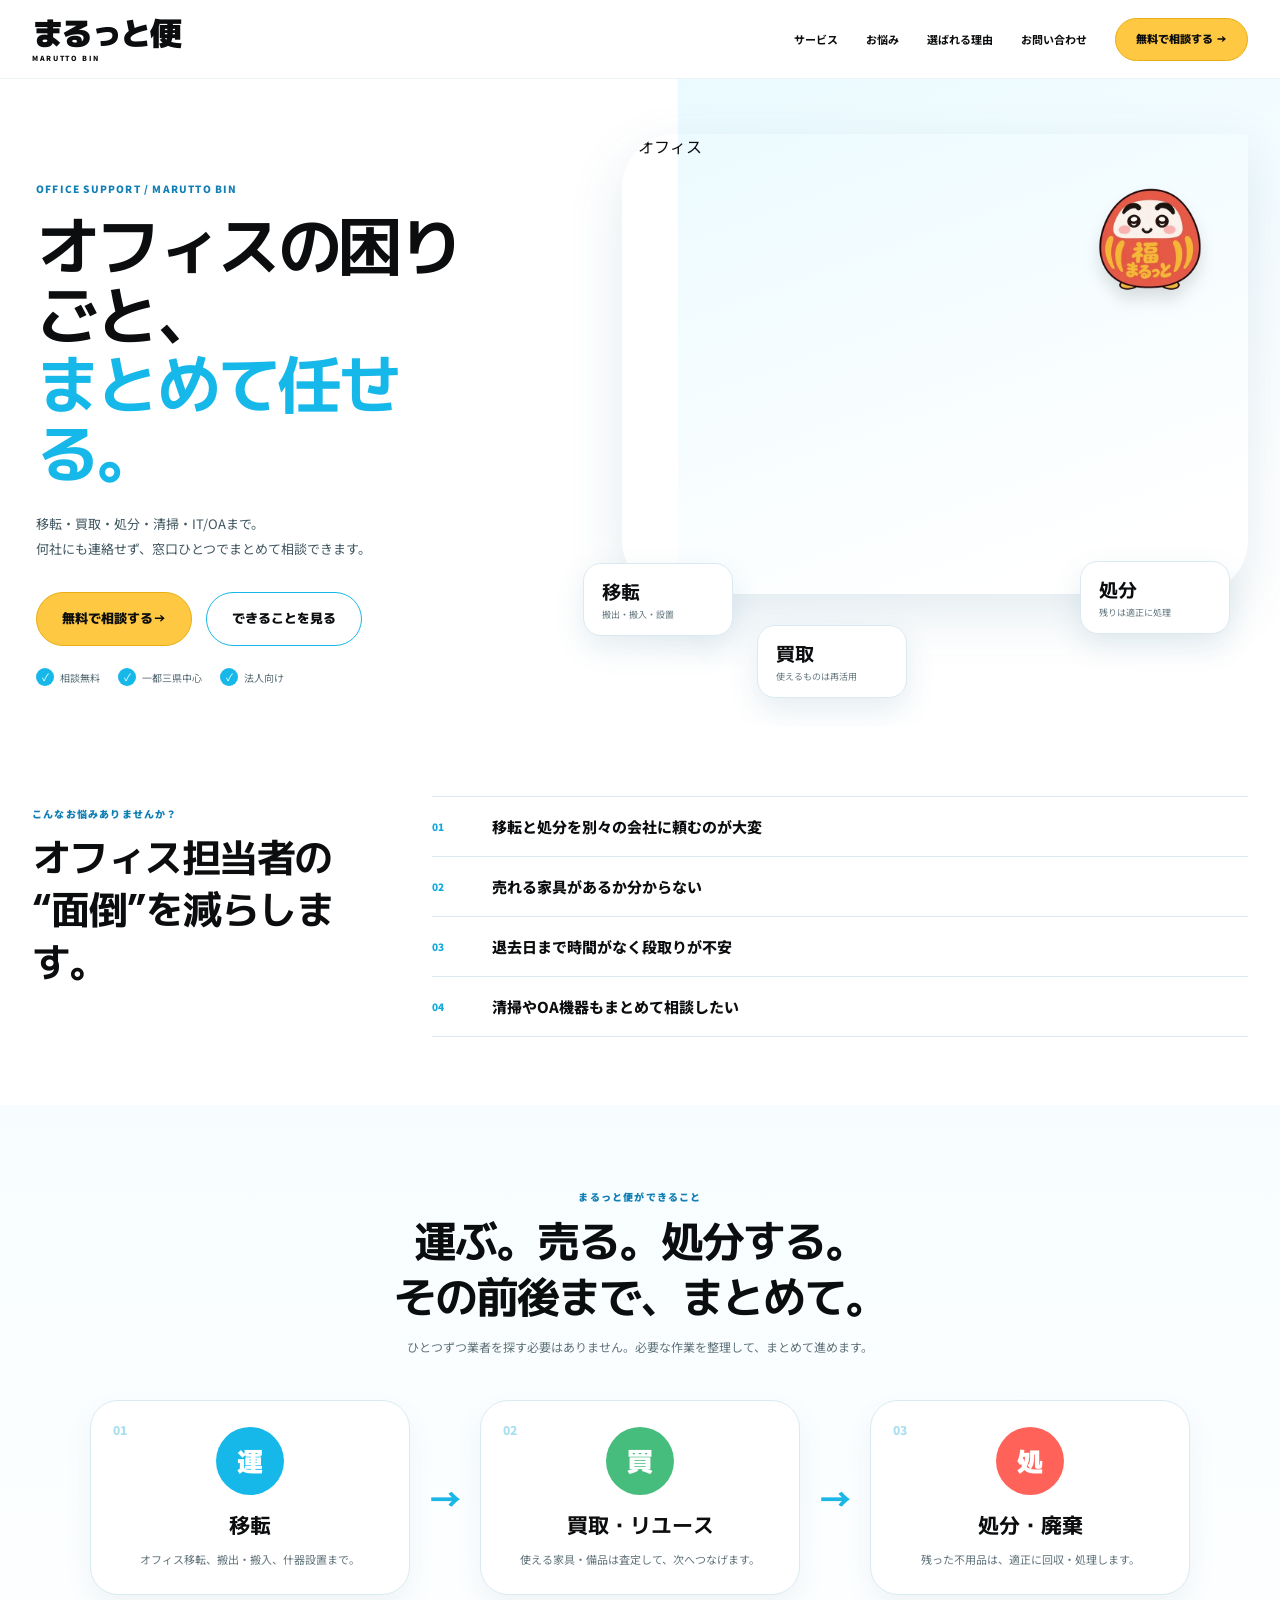
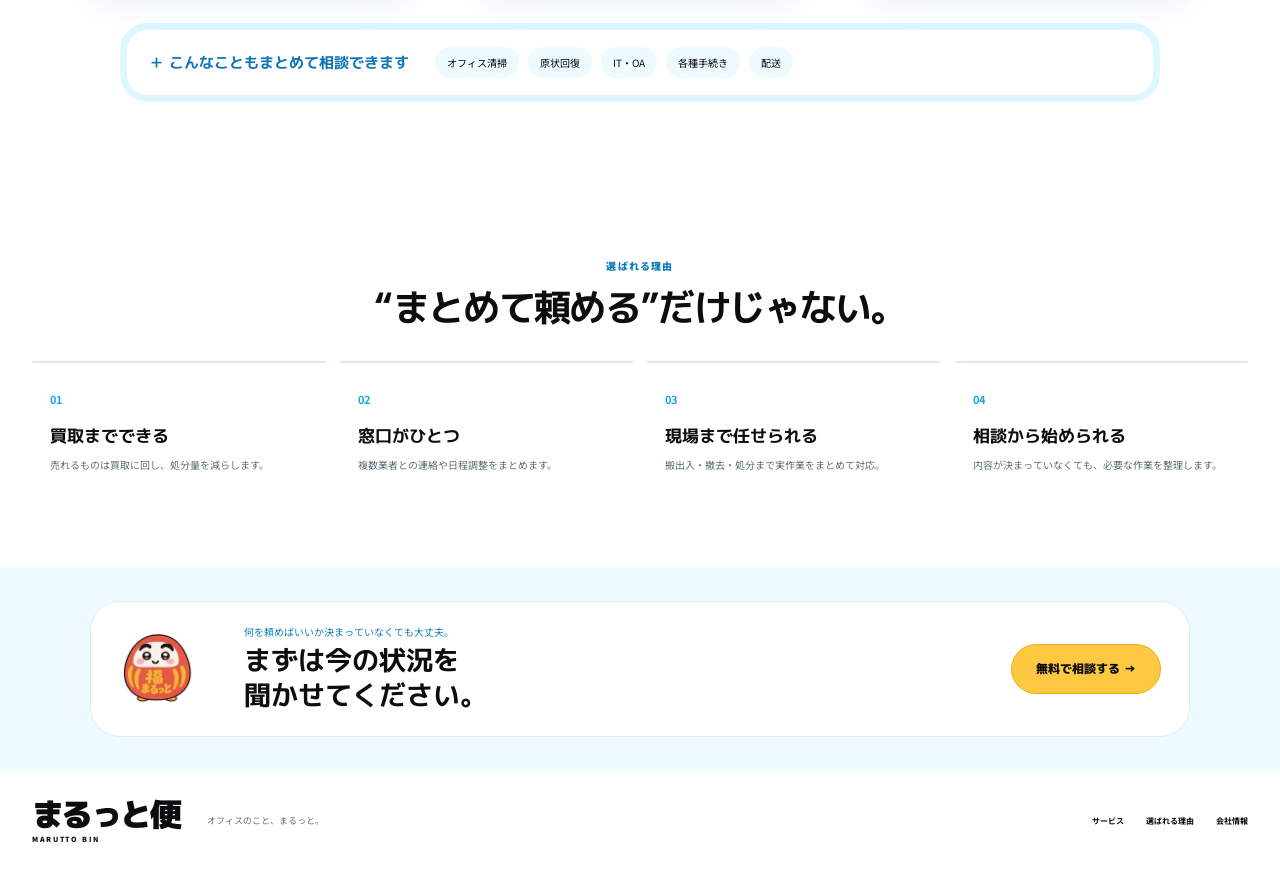
==== commit efe3dd6e: "Reset marutto-zero-v2 to a true zero-base homepage" ====
--- a/index.html
+++ b/index.html
@@ -2,140 +2,132 @@
 <html lang="ja">
 <head>
 <meta charset="utf-8">
-<meta name="viewport" content="width=device-width,initial-scale=1,viewport-fit=cover">
-<title>まるっと便｜オフィスの困ったを、ぜんぶ、まるっと。</title>
-<meta name="description" content="オフィス移転・買取・処分・廃棄・清掃・IT/OAまで。オフィスの困りごとを窓口ひとつでまとめて相談できる、まるっと便。">
+<meta name="viewport" content="width=device-width,initial-scale=1">
+<title>まるっと便｜オフィスの困りごとを、まとめて解決。</title>
+<meta name="description" content="移転・買取・処分・清掃・IT/OAまで。オフィスの困りごとを窓口ひとつでまとめて相談できる、まるっと便。">
 <link rel="preconnect" href="https://fonts.googleapis.com">
 <link rel="preconnect" href="https://fonts.gstatic.com" crossorigin>
-<link href="https://fonts.googleapis.com/css2?family=M+PLUS+1p:wght@500;700;800;900&family=Noto+Sans+JP:wght@400;500;600;700;800;900&display=swap" rel="stylesheet">
-<link rel="stylesheet" href="marutto-lp.css">
+<link href="https://fonts.googleapis.com/css2?family=M+PLUS+1p:wght@500;700;800;900&family=Noto+Sans+JP:wght@400;500;700;800;900&display=swap" rel="stylesheet">
+<link rel="stylesheet" href="styles.css">
 </head>
 <body>
-<svg class="defs" aria-hidden="true">
-<symbol id="i-mail" viewBox="0 0 24 24"><rect x="3" y="5" width="18" height="14" rx="1.8"/><path d="m4 7 8 6 8-6"/></symbol>
-<symbol id="i-check" viewBox="0 0 24 24"><path d="m5 12 4 4 10-10"/></symbol>
-<symbol id="i-truck" viewBox="0 0 24 24"><path d="M3 6h11v10H3z"/><path d="M14 10h4l3 3v3h-7z"/><circle cx="7" cy="18" r="2"/><circle cx="18" cy="18" r="2"/></symbol>
-<symbol id="i-yen" viewBox="0 0 24 24"><path d="m6 3 6 8 6-8M12 11v10M7 13h10M7 17h10"/></symbol>
-<symbol id="i-trash" viewBox="0 0 24 24"><path d="M4 7h16M9 7V4h6v3M7 7l1 14h8l1-14M10 11v6M14 11v6"/></symbol>
-<symbol id="i-broom" viewBox="0 0 24 24"><path d="m15 3-5 12M8 13l5 2-2 6H5z"/></symbol>
-<symbol id="i-pc" viewBox="0 0 24 24"><rect x="5" y="4" width="14" height="11" rx="1.5"/><path d="M3 19h18M9 17h6"/></symbol>
-<symbol id="i-doc" viewBox="0 0 24 24"><path d="M6 3h8l4 4v14H6zM14 3v5h5M9 12h6M9 16h6"/></symbol>
-<symbol id="i-chat" viewBox="0 0 24 24"><path d="M4 5h16v11H9l-5 4z"/><circle cx="8" cy="10.5" r=".7"/><circle cx="12" cy="10.5" r=".7"/><circle cx="16" cy="10.5" r=".7"/></symbol>
-</svg>
-
-<header class="site-header">
-  <div class="header-inner">
-    <a class="brand" href="#top"><span class="brand-main">まるっと<span>便</span></span><span class="brand-sub">MARUTTO BIN</span></a>
-    <div class="brand-tagline">まるっと、<br>まかせよう。</div>
-    <nav class="desktop-nav">
-      <a href="#services">サービス</a>
-      <a href="#problems">お悩み</a>
-      <a href="#support">まるっと対応</a>
-      <a href="contact.html">お問い合わせ</a>
-    </nav>
-    <a class="header-cta" href="contact.html"><svg><use href="#i-mail"/></svg>無料で相談する <b>→</b></a>
-  </div>
+<header class="header">
+  <a class="logo" href="#top"><span>まるっと便</span><small>MARUTTO BIN</small></a>
+  <nav><a href="#service">サービス</a><a href="#problem">お悩み</a><a href="#reason">選ばれる理由</a><a href="#contact">お問い合わせ</a></nav>
+  <a class="header-cta" href="#contact">無料で相談する →</a>
 </header>
 
 <main id="top">
 <section class="hero">
-  <span class="decor decor-left"></span><span class="decor decor-dot"></span>
+  <div class="hero-bg"></div>
   <div class="hero-inner">
     <div class="hero-copy">
-      <p class="eyebrow">オフィスのこと、まとめてお任せ。</p>
-      <h1>オフィスの困ったを、<br>ぜんぶ、<em>まるっと。</em></h1>
-      <p class="hero-lead">移転・買取・処分・清掃・IT/OAまで。<br>面倒な手配や業者探しを、窓口ひとつでまとめて解決します。</p>
+      <p class="kicker">OFFICE SUPPORT / MARUTTO BIN</p>
+      <h1>オフィスの困りごと、<br><em>まとめて任せる。</em></h1>
+      <p class="lead">移転・買取・処分・清掃・IT/OAまで。<br>何社にも連絡せず、窓口ひとつでまとめて相談できます。</p>
       <div class="hero-actions">
-        <a class="btn btn-main" href="contact.html"><svg><use href="#i-mail"/></svg>無料で相談する <b>→</b></a>
-        <a class="btn btn-sub" href="#services">サービスを見る <b>→</b></a>
+        <a class="primary" href="#contact">無料で相談する <b>→</b></a>
+        <a class="secondary" href="#service">できることを見る</a>
       </div>
-      <div class="trust-row">
-        <span><svg><use href="#i-check"/></svg>相談無料</span>
-        <span><svg><use href="#i-check"/></svg>一都三県中心</span>
-        <span><svg><use href="#i-check"/></svg>法人・個人事業主OK</span>
+      <div class="hero-points"><span>相談無料</span><span>一都三県中心</span><span>法人向け</span></div>
+    </div>
+
+    <div class="hero-panel">
+      <div class="photo-wrap">
+        <img src="https://images.unsplash.com/photo-1497366811353-6870744d04b2?auto=format&fit=crop&w=1200&q=88" alt="オフィス">
       </div>
-    </div>
-    <div class="hero-visual">
-      <img class="hero-photo" src="https://images.unsplash.com/photo-1497366216548-37526070297c?auto=format&fit=crop&w=1400&q=90" alt="明るいオフィス">
-      <div class="hero-note">まるっと、<br>まかせよう。</div>
-      <div class="hero-bubble">オフィスの<br>「困った」を<br>まるっと解決!</div>
-      <img class="hero-daruma" src="assets/daruma-main.webp" alt="福をまるっと だるま">
+      <div class="mini-card card-a"><b>移転</b><span>搬出・搬入・設置</span></div>
+      <div class="mini-card card-b"><b>買取</b><span>使えるものは再活用</span></div>
+      <div class="mini-card card-c"><b>処分</b><span>残りは適正に処理</span></div>
+      <img class="daruma" src="assets/daruma-main.webp" alt="福をまるっと">
     </div>
   </div>
 </section>
 
-<section class="problem-section" id="problems">
-  <div class="section-wrap">
-    <div class="problem-heading">
-      <span>こんなお悩みありませんか？</span>
-      <h2>その面倒、<br><strong>まるっと便なら窓口ひとつ。</strong></h2>
+<section class="problem" id="problem">
+  <div class="wrap problem-grid">
+    <div class="problem-copy">
+      <p class="section-label">こんなお悩みありませんか？</p>
+      <h2>オフィス担当者の<br>“面倒”を減らします。</h2>
     </div>
-    <div class="problem-grid">
-      <article><b>01</b><p>移転と処分を<br>別々に頼むのが面倒</p></article>
-      <article><b>02</b><p>売れる家具があるか<br>わからない</p></article>
-      <article><b>03</b><p>退去まで時間がなく<br>段取りが大変</p></article>
-      <article><b>04</b><p>清掃やOAも<br>まとめて頼みたい</p></article>
+    <div class="problem-list">
+      <div><span>01</span><p>移転と処分を別々の会社に頼むのが大変</p></div>
+      <div><span>02</span><p>売れる家具があるか分からない</p></div>
+      <div><span>03</span><p>退去日まで時間がなく段取りが不安</p></div>
+      <div><span>04</span><p>清掃やOA機器もまとめて相談したい</p></div>
     </div>
   </div>
 </section>
 
-<section class="services-section" id="services">
-  <span class="shape shape-a"></span><span class="shape shape-b"></span><span class="shape shape-c"></span>
-  <div class="section-wrap">
-    <div class="section-title">
-      <p>＼ まるっと便の <strong>3つ</strong> の主なサービス ／</p>
-      <h2>運ぶ。売る。処分する。<br>全部つながっているから、手間が減る。</h2>
+<section class="service" id="service">
+  <div class="wrap">
+    <div class="section-head">
+      <p class="section-label">まるっと便ができること</p>
+      <h2>運ぶ。売る。処分する。<br>その前後まで、まとめて。</h2>
+      <p>ひとつずつ業者を探す必要はありません。必要な作業を整理して、まとめて進めます。</p>
     </div>
 
-    <div class="service-loop">
-      <a class="service-card service-move" href="move.html">
-        <div class="service-icon blue"><svg><use href="#i-truck"/></svg></div>
-        <div class="service-body"><span>01</span><h3>移転</h3><p>移転計画から搬出・搬入、什器設置まで。</p></div>
-        <img src="https://images.unsplash.com/photo-1497366754035-f200968a6e72?auto=format&fit=crop&w=900&q=86" alt="オフィス移転">
-      </a>
-
-      <a class="service-card service-reuse" href="reuse.html">
-        <div class="service-icon green"><svg><use href="#i-yen"/></svg></div>
-        <div class="service-body"><span>02</span><h3>買取・リユース</h3><p>使える家具・備品は買取・再活用へ。</p></div>
-        <img src="https://images.unsplash.com/photo-1493666438817-866a91353ca9?auto=format&fit=crop&w=900&q=86" alt="オフィス家具">
-      </a>
-
-      <div class="cycle-core">
-        <svg viewBox="0 0 280 280" aria-hidden="true">
-          <path class="arrow blue-arrow" d="M45 115 A95 95 0 0 1 130 44"/><polygon class="blue-fill" points="127,34 150,45 130,59"/>
-          <path class="arrow red-arrow" d="M166 45 A95 95 0 0 1 240 135"/><polygon class="red-fill" points="251,130 241,153 228,134"/>
-          <path class="arrow green-arrow" d="M224 204 A98 98 0 0 1 77 229"/><polygon class="green-fill" points="70,218 63,240 88,231"/>
-        </svg>
-        <div class="cycle-disc"><strong>まるっと</strong><span>オフィスの<br>困りごとを<br>ワンストップで</span></div>
-        <img src="assets/daruma-main.webp" alt="">
-      </div>
-
-      <a class="service-card service-dispose" href="dispose.html">
-        <div class="service-icon red"><svg><use href="#i-trash"/></svg></div>
-        <div class="service-body"><span>03</span><h3>処分・廃棄</h3><p>残った不用品は適正に回収・処理。</p></div>
-        <img src="https://images.unsplash.com/photo-1497366811353-6870744d04b2?auto=format&fit=crop&w=900&q=86" alt="オフィス不用品の処分">
-      </a>
+    <div class="service-flow">
+      <article>
+        <span class="num">01</span>
+        <div class="round blue">運</div>
+        <h3>移転</h3>
+        <p>オフィス移転、搬出・搬入、什器設置まで。</p>
+      </article>
+      <div class="flow-arrow">→</div>
+      <article>
+        <span class="num">02</span>
+        <div class="round green">買</div>
+        <h3>買取・リユース</h3>
+        <p>使える家具・備品は査定して、次へつなげます。</p>
+      </article>
+      <div class="flow-arrow">→</div>
+      <article>
+        <span class="num">03</span>
+        <div class="round red">処</div>
+        <h3>処分・廃棄</h3>
+        <p>残った不用品は、適正に回収・処理します。</p>
+      </article>
     </div>
 
-    <div class="support-strip" id="support">
-      <div class="support-title">こんなことも<br><strong>まるっと対応!</strong></div>
-      <div class="support-item"><svg><use href="#i-broom"/></svg><div><b>オフィス清掃</b><span>定期・スポット対応</span></div></div>
-      <div class="support-item"><svg><use href="#i-pc"/></svg><div><b>IT・OAサポート</b><span>機器導入・設定</span></div></div>
-      <div class="support-item"><svg><use href="#i-doc"/></svg><div><b>原状回復・手続き</b><span>退去前の整理も</span></div></div>
-      <div class="support-item"><svg><use href="#i-chat"/></svg><div><b>その他のご相談</b><span>まずは気軽に</span></div></div>
+    <div class="plus-box">
+      <b>＋ こんなこともまとめて相談できます</b>
+      <div><span>オフィス清掃</span><span>原状回復</span><span>IT・OA</span><span>各種手続き</span><span>配送</span></div>
     </div>
   </div>
 </section>
 
-<section class="first-cta">
-  <div class="first-cta-inner">
+<section class="reason" id="reason">
+  <div class="wrap">
+    <div class="section-head compact">
+      <p class="section-label">選ばれる理由</p>
+      <h2>“まとめて頼める”だけじゃない。</h2>
+    </div>
+    <div class="reason-grid">
+      <article><b>01</b><h3>買取までできる</h3><p>売れるものは買取に回し、処分量を減らします。</p></article>
+      <article><b>02</b><h3>窓口がひとつ</h3><p>複数業者との連絡や日程調整をまとめます。</p></article>
+      <article><b>03</b><h3>現場まで任せられる</h3><p>搬出入・撤去・処分まで実作業をまとめて対応。</p></article>
+      <article><b>04</b><h3>相談から始められる</h3><p>内容が決まっていなくても、必要な作業を整理します。</p></article>
+    </div>
+  </div>
+</section>
+
+<section class="contact" id="contact">
+  <div class="contact-inner">
     <img src="assets/daruma-main.webp" alt="">
-    <div><b>何を頼むか決まっていなくても大丈夫。</b><span>今の状況を教えてください。</span></div>
-    <a class="btn btn-main" href="contact.html"><svg><use href="#i-mail"/></svg>無料で相談する <b>→</b></a>
+    <div>
+      <p>何を頼めばいいか決まっていなくても大丈夫。</p>
+      <h2>まずは今の状況を<br>聞かせてください。</h2>
+    </div>
+    <a href="contact.html">無料で相談する →</a>
   </div>
 </section>
 </main>
 
-<div class="mobile-sticky"><a href="tel:0488789116">電話</a><a href="contact.html">無料相談</a></div>
+<footer>
+  <a class="logo" href="#top"><span>まるっと便</span><small>MARUTTO BIN</small></a>
+  <p>オフィスのこと、まるっと。</p>
+  <nav><a href="#service">サービス</a><a href="#reason">選ばれる理由</a><a href="company.html">会社情報</a></nav>
+</footer>
 </body>
 </html>
--- a/styles.css
+++ b/styles.css
@@ -0,0 +1,10 @@
+:root{--ink:#0b0d0f;--blue:#16b8e9;--yellow:#ffc842;--green:#47bd7d;--red:#ff6259;--pale:#f1fbff;--line:#dbeaf0;--max:1240px}
+*{box-sizing:border-box}html{scroll-behavior:smooth}body{margin:0;color:var(--ink);font-family:'Noto Sans JP',sans-serif;background:#fff}a{text-decoration:none;color:inherit}img{display:block;max-width:100%}.wrap{width:min(var(--max),calc(100% - 64px));margin:auto}
+.header{height:78px;width:min(1320px,calc(100% - 64px));margin:auto;display:flex;align-items:center;gap:28px}.logo{display:flex;flex-direction:column;line-height:1}.logo span{font-family:'M PLUS 1p',sans-serif;font-size:32px;font-weight:900;letter-spacing:-.08em}.logo small{font-size:7px;font-weight:900;letter-spacing:.24em;margin-top:6px}.header nav{display:flex;gap:28px;margin-left:auto;font-size:11px;font-weight:700}.header-cta{background:var(--yellow);border:1px solid #e9ae13;border-radius:999px;padding:12px 20px;font-family:'M PLUS 1p',sans-serif;font-size:11px;font-weight:800}
+.hero{position:relative;overflow:hidden;border-top:1px solid #eef3f5}.hero-bg{position:absolute;right:-8%;top:0;width:55%;height:100%;background:linear-gradient(160deg,#eafaff,#fff 70%);border-bottom-left-radius:140px}.hero-inner{position:relative;width:min(1320px,calc(100% - 64px));margin:auto;display:grid;grid-template-columns:44% 56%;min-height:610px}.hero-copy{padding:92px 50px 40px 4px}.kicker,.section-label{color:#117fb5;font-size:10px;font-weight:900;letter-spacing:.12em}.hero h1{font-family:'M PLUS 1p',sans-serif;font-size:64px;line-height:1.08;letter-spacing:-.055em;margin:15px 0 25px}.hero h1 em{font-style:normal;color:var(--blue)}.lead{font-size:13px;line-height:1.9;color:#415761;margin:0}.hero-actions{display:flex;gap:14px;margin:30px 0 22px}.primary,.secondary{display:inline-flex;align-items:center;justify-content:center;min-height:54px;padding:0 25px;border-radius:999px;font-family:'M PLUS 1p',sans-serif;font-size:13px;font-weight:800}.primary{background:var(--yellow);border:1px solid #e9ae13}.secondary{background:#fff;border:1.5px solid var(--blue)}.hero-points{display:flex;gap:18px;font-size:10px;color:#536871}.hero-points span:before{content:'✓';display:inline-grid;place-items:center;width:18px;height:18px;background:var(--blue);color:#fff;border-radius:50%;margin-right:6px;font-size:10px}.hero-panel{position:relative;min-height:610px;padding:55px 0 40px 55px}.photo-wrap{height:460px;border-radius:54px 0 54px 54px;overflow:hidden;box-shadow:0 20px 55px rgba(37,99,128,.13)}.photo-wrap img{width:100%;height:100%;object-fit:cover;filter:brightness(1.08)}.mini-card{position:absolute;background:#fff;border:1px solid var(--line);box-shadow:0 12px 30px rgba(39,105,136,.12);border-radius:18px;padding:14px 18px;min-width:150px}.mini-card b{display:block;font-family:'M PLUS 1p',sans-serif;font-size:19px}.mini-card span{display:block;font-size:9px;color:#64777f;margin-top:2px}.card-a{left:16px;bottom:90px}.card-b{left:190px;bottom:28px}.card-c{right:18px;bottom:92px}.daruma{position:absolute;width:118px;right:38px;top:105px;filter:drop-shadow(0 10px 8px rgba(0,0,0,.12))}
+.problem{padding:70px 0 68px}.problem-grid{display:grid;grid-template-columns:320px 1fr;gap:80px}.problem-copy h2{font-family:'M PLUS 1p',sans-serif;font-size:39px;line-height:1.35;letter-spacing:-.04em;margin:10px 0}.problem-list{border-top:1px solid var(--line)}.problem-list>div{display:grid;grid-template-columns:60px 1fr;align-items:center;padding:19px 0;border-bottom:1px solid var(--line)}.problem-list span{font-size:10px;color:#13a8db;font-weight:900}.problem-list p{font-size:15px;font-weight:800;margin:0}
+.service{padding:74px 0;background:linear-gradient(180deg,#f7fdff,#fff)}.section-head{text-align:center;max-width:900px;margin:0 auto 45px}.section-head h2{font-family:'M PLUS 1p',sans-serif;font-size:43px;line-height:1.3;letter-spacing:-.045em;margin:8px 0 12px}.section-head>p:last-child{font-size:12px;color:#60737b}.service-flow{display:grid;grid-template-columns:1fr 70px 1fr 70px 1fr;align-items:stretch;max-width:1100px;margin:auto}.service-flow article{position:relative;border:1px solid var(--line);border-radius:28px;background:#fff;padding:26px;text-align:center;box-shadow:0 12px 28px rgba(37,106,139,.07)}.service-flow .num{position:absolute;left:22px;top:20px;color:#a9dff0;font-size:12px;font-weight:900}.round{width:68px;height:68px;border-radius:50%;margin:0 auto 14px;display:grid;place-items:center;color:#fff;font-family:'M PLUS 1p',sans-serif;font-size:26px;font-weight:900}.blue{background:var(--blue)}.green{background:var(--green)}.red{background:var(--red)}.service-flow h3{font-family:'M PLUS 1p',sans-serif;font-size:21px;margin:0 0 9px}.service-flow p{font-size:11px;line-height:1.7;color:#60737b;margin:0}.flow-arrow{display:grid;place-items:center;color:#1ab6e6;font-size:31px;font-weight:900}.plus-box{max-width:1040px;margin:28px auto 0;border:7px solid #def6ff;border-radius:28px;padding:17px 22px;background:#fff;display:flex;align-items:center;gap:26px}.plus-box b{font-family:'M PLUS 1p',sans-serif;font-size:15px;color:#0e75b7;white-space:nowrap}.plus-box>div{display:flex;gap:9px;flex-wrap:wrap}.plus-box span{font-size:10px;background:#edfaff;border-radius:999px;padding:8px 12px}
+.reason{padding:72px 0}.section-head.compact{margin-bottom:30px}.section-head.compact h2{font-size:37px}.reason-grid{display:grid;grid-template-columns:repeat(4,1fr);gap:14px}.reason-grid article{border-top:2px solid #dcebf1;padding:22px 18px}.reason-grid b{color:#18a9dc;font-size:11px}.reason-grid h3{font-family:'M PLUS 1p',sans-serif;font-size:17px;margin:14px 0 8px}.reason-grid p{font-size:10px;line-height:1.7;color:#5d7078;margin:0}
+.contact{padding:34px 0;background:#eefaff}.contact-inner{width:min(1100px,calc(100% - 64px));margin:auto;background:#fff;border-radius:30px;display:grid;grid-template-columns:100px 1fr auto;align-items:center;gap:25px;padding:22px 28px;border:1px solid #dceef5}.contact-inner img{width:78px}.contact-inner p{font-size:10px;color:#157fb6;margin:0 0 4px}.contact-inner h2{font-family:'M PLUS 1p',sans-serif;font-size:27px;line-height:1.3;margin:0}.contact-inner>a{background:var(--yellow);border:1px solid #e9ae13;border-radius:999px;padding:15px 24px;font-family:'M PLUS 1p',sans-serif;font-size:12px;font-weight:800}
+footer{height:100px;width:min(1240px,calc(100% - 64px));margin:auto;display:grid;grid-template-columns:auto 1fr auto;align-items:center;gap:28px}footer>p{font-size:9px;color:#61737b}footer nav{display:flex;gap:22px;font-size:8px;font-weight:700}
+@media(max-width:900px){.header{width:calc(100% - 28px);height:68px}.header nav,.header-cta{display:none}.logo span{font-size:25px}.hero-inner{width:calc(100% - 28px);grid-template-columns:1fr}.hero-copy{padding:45px 0 25px}.hero h1{font-size:45px}.hero-actions{flex-direction:column}.hero-actions a{width:100%}.hero-points{display:grid;grid-template-columns:1fr 1fr}.hero-panel{padding:15px 0 55px;min-height:auto}.photo-wrap{height:330px;border-radius:28px}.mini-card{display:none}.daruma{width:92px;right:14px;top:210px}.wrap{width:calc(100% - 28px)}.problem-grid{grid-template-columns:1fr;gap:25px}.problem-copy h2{font-size:31px}.service-flow{grid-template-columns:1fr}.flow-arrow{height:45px;transform:rotate(90deg)}.plus-box{display:block}.plus-box b{display:block;margin-bottom:12px}.reason-grid{grid-template-columns:1fr 1fr}.contact-inner{width:calc(100% - 28px);grid-template-columns:70px 1fr;padding:16px}.contact-inner>a{grid-column:1/-1;text-align:center}.contact-inner h2{font-size:21px}footer{width:calc(100% - 28px);height:auto;padding:25px 0;grid-template-columns:1fr;text-align:center}footer .logo{justify-self:center}footer nav{justify-content:center}}
